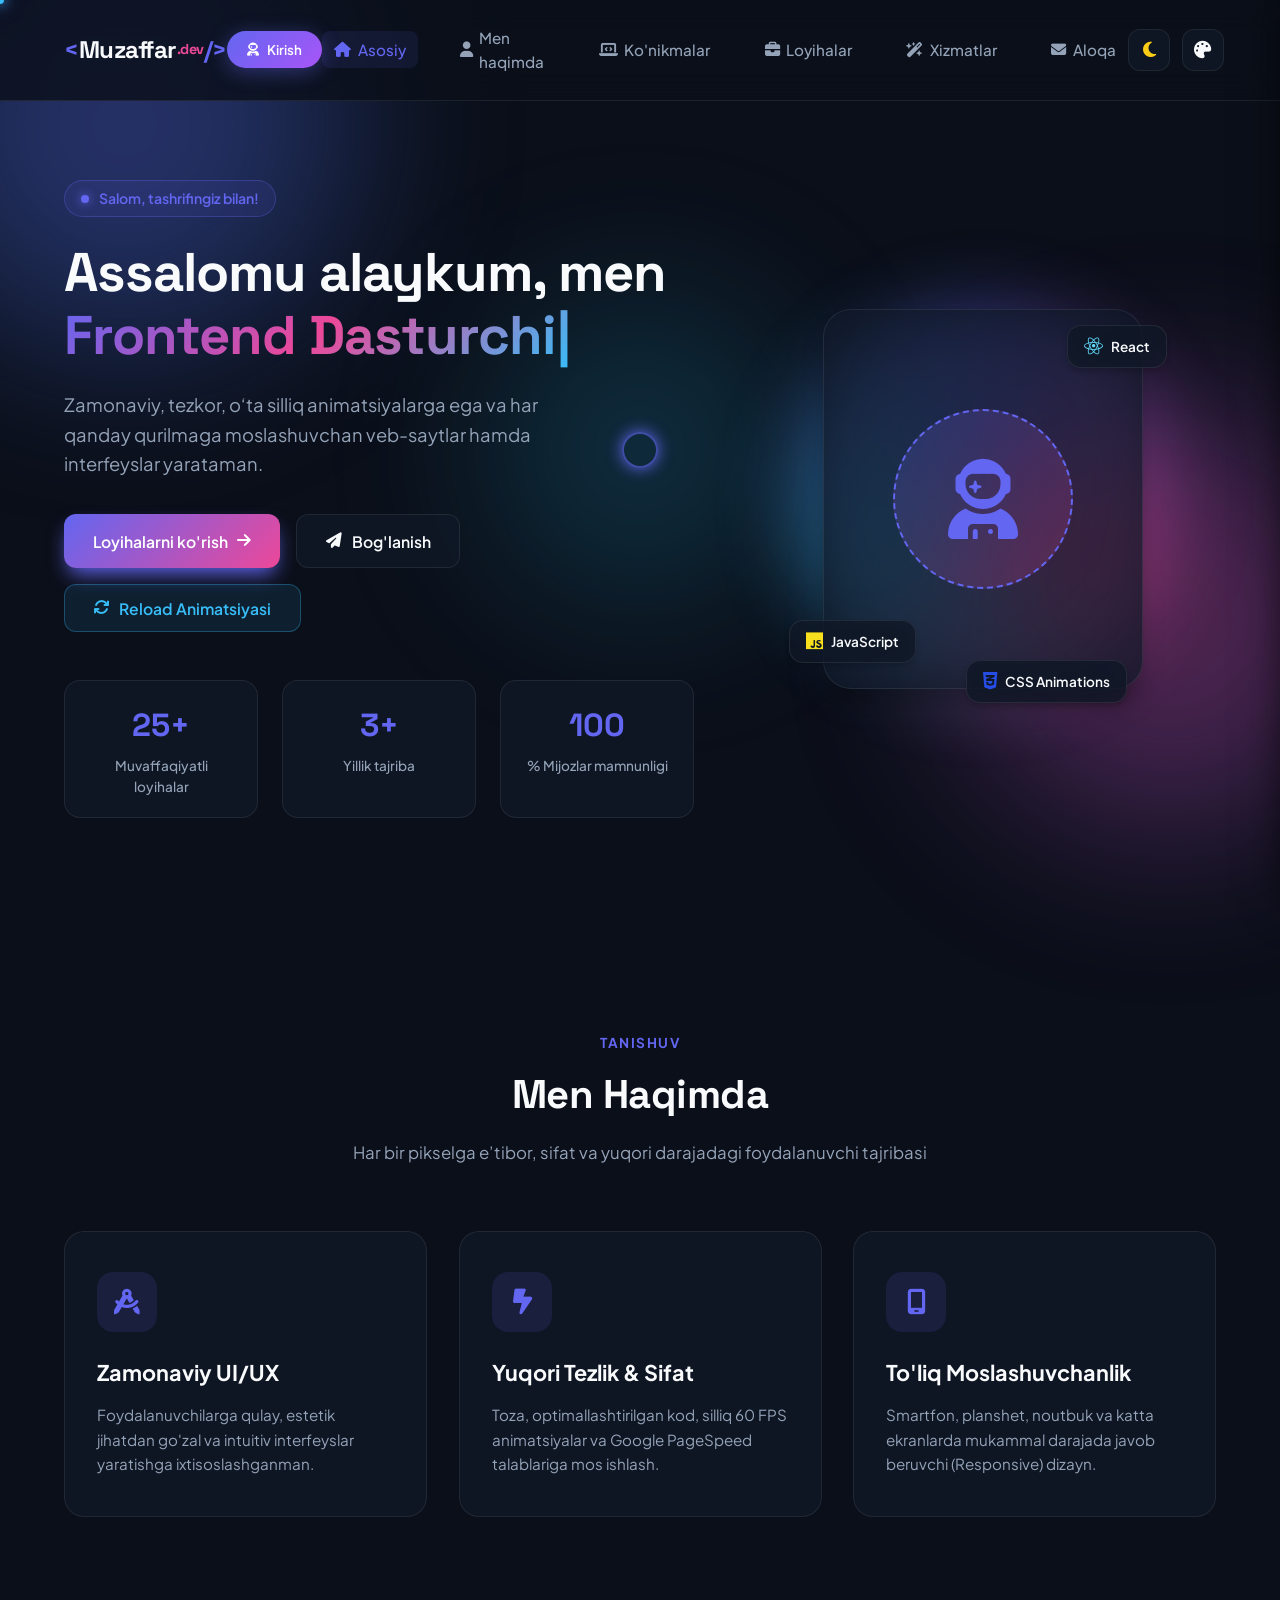
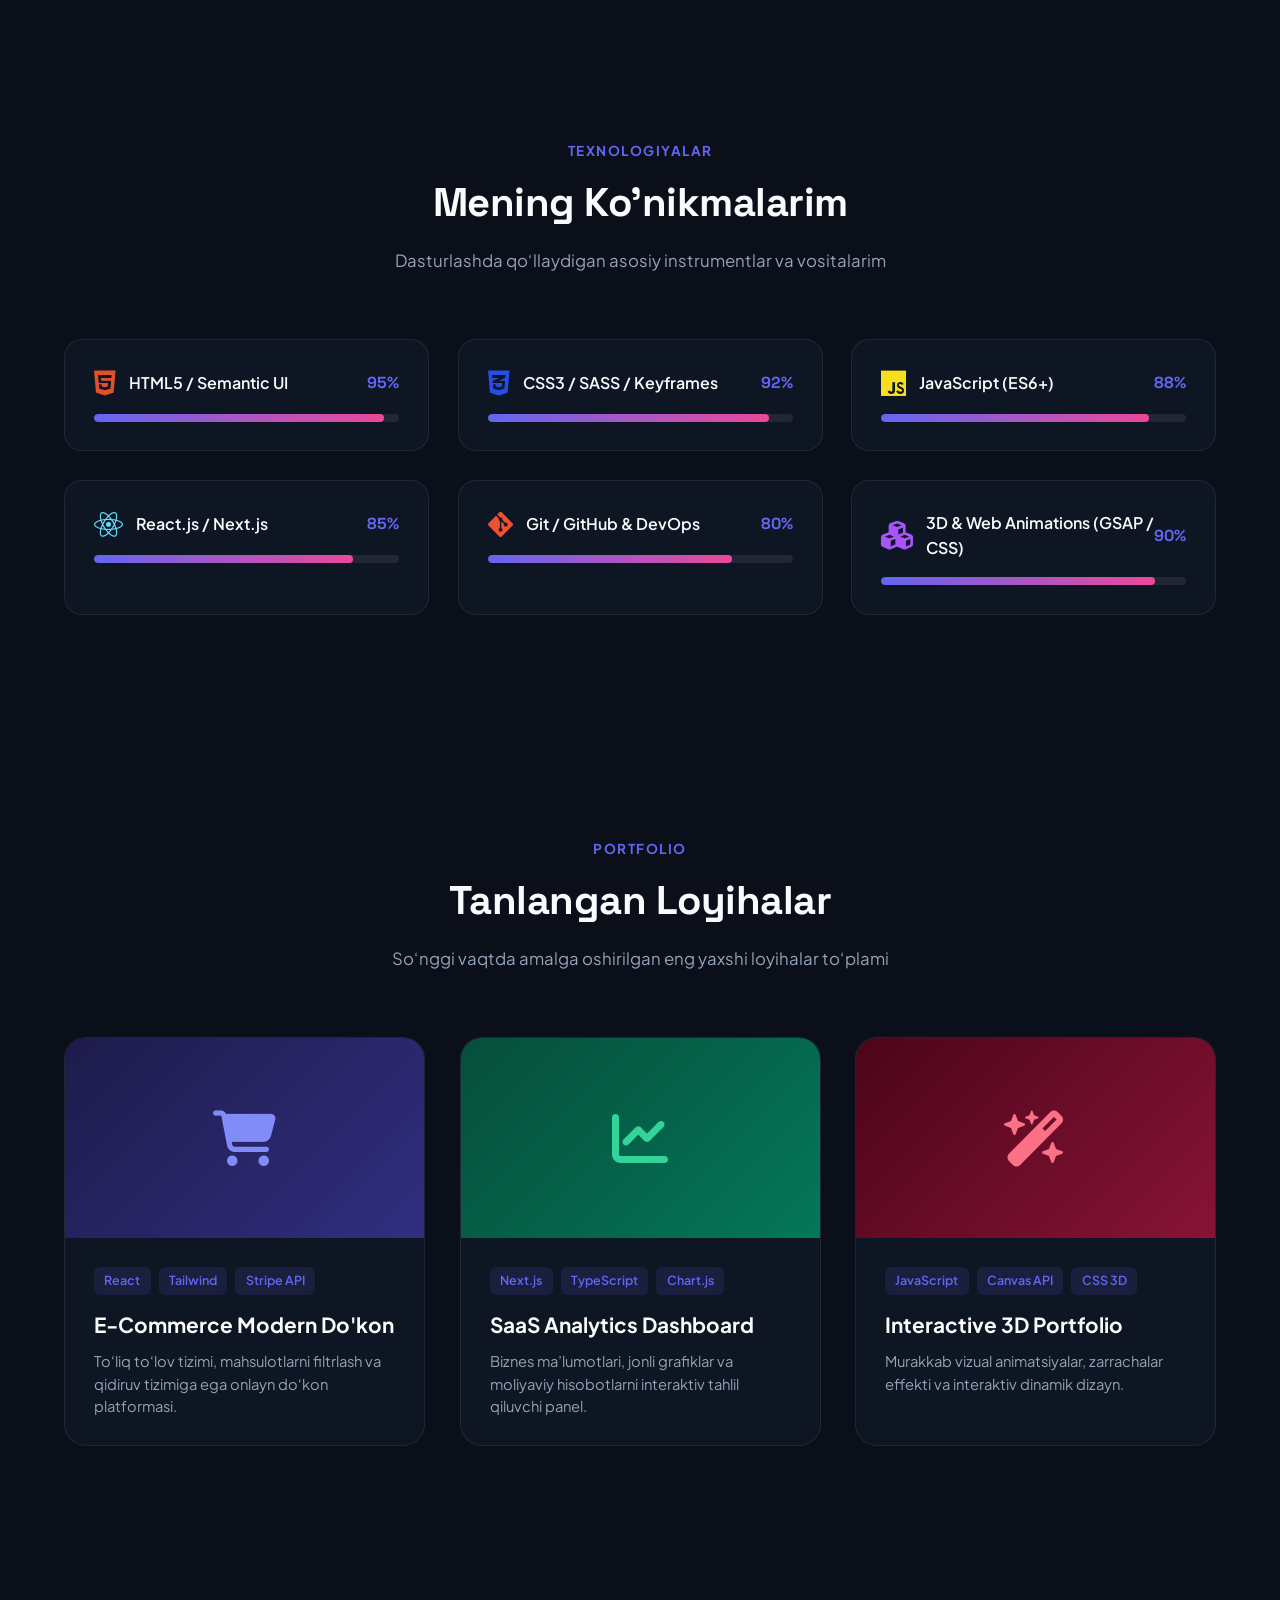
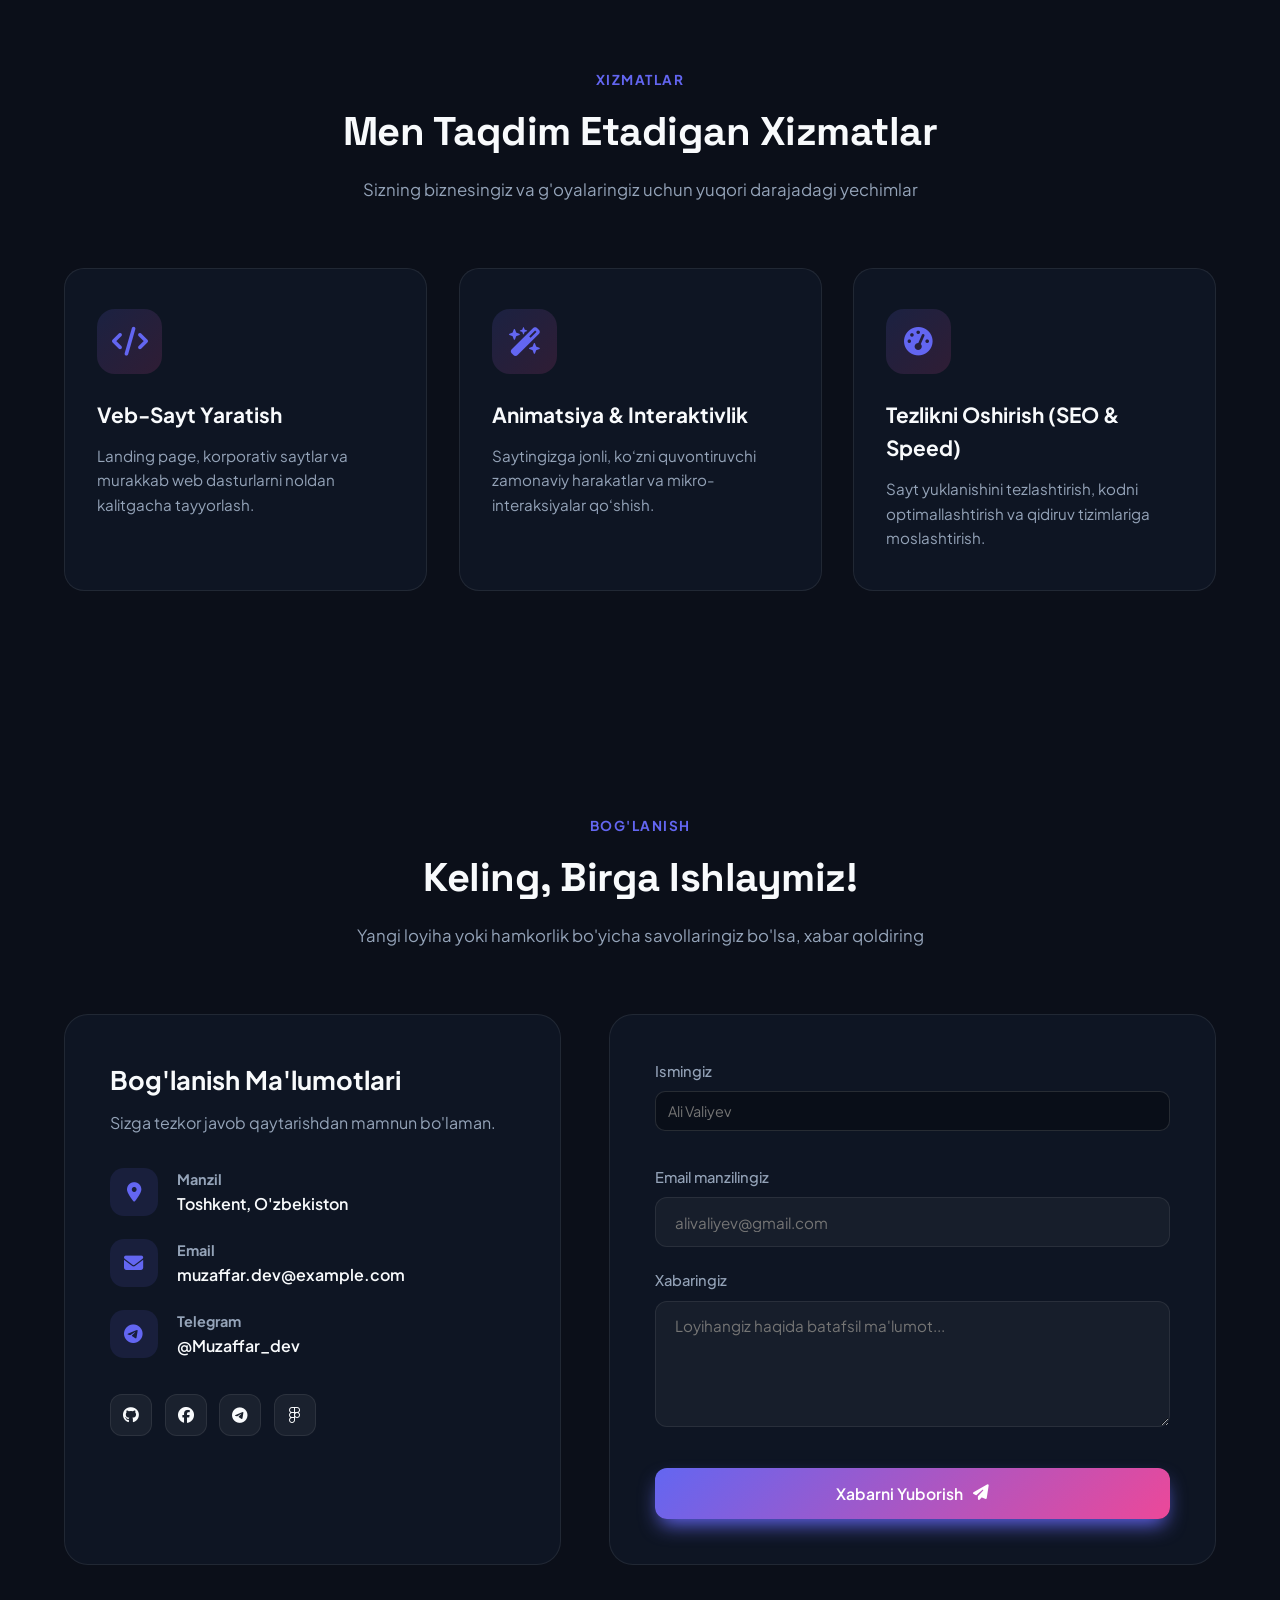
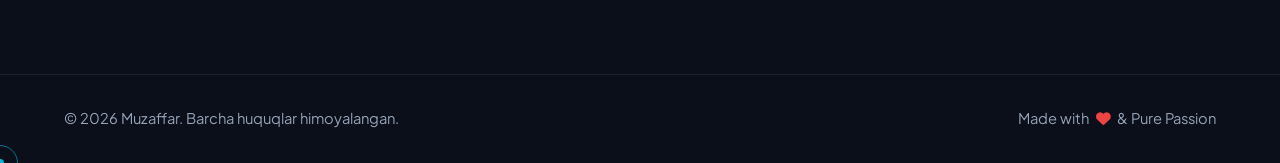
==== index.html @ 4d71cad2 "mening birinchi loyiham" ====
<!DOCTYPE html>
<html lang="uz" data-theme="dark">

<head>
  <meta charset="UTF-8">
  <meta name="viewport" content="width=device-width, initial-scale=1.0">
  <title>Portfolio | Creative Developer & Designer</title>

  <link rel="preconnect" href="https://fonts.googleapis.com">
  <link rel="preconnect" href="https://fonts.gstatic.com" crossorigin>
  <link
    href="https://fonts.googleapis.com/css2?family=Plus+Jakarta+Sans:wght@300;400;500;600;700;800&family=Space+Grotesk:wght@500;700&display=swap"
    rel="stylesheet">
  <link rel="stylesheet" href="https://cdnjs.cloudflare.com/ajax/libs/font-awesome/6.5.1/css/all.min.css">
  <link rel="stylesheet" href="style.css">
  <link rel="stylesheet" href="animations.css">
  <!-- FontAwesome va Google Identity Services -->
  <link rel="stylesheet" href="https://cdnjs.cloudflare.com/ajax/libs/font-awesome/6.5.1/css/all.min.css">
  <script src="https://accounts.google.com/gsi/client" async defer></script>
  <link rel="stylesheet" href="auth-cabinet.css">
</head>

<body>


  <div id="site-preloader">
    <div class="preloader-content">
      <div class="preloader-spinner">
        <div class="spinner-ring outer"></div>
        <div class="spinner-ring inner"></div>
        <div class="spinner-core">
          <i class="fa-solid fa-code"></i>
        </div>
      </div>
      <div class="preloader-info">
        <span class="preloader-title">Yuklanmoqda...</span>
        <div class="preloader-bar-bg">
          <div class="preloader-bar-fill" id="preloader-bar"></div>
        </div>
        <span class="preloader-percent" id="preloader-percent">0%</span>
      </div>
    </div>
  </div>

  <!-- Scroll Progress Bar -->
  <div id="scroll-progress"></div>

  <!-- Interactive Custom Cursor -->
  <div id="cursor-dot"></div>
  <div id="cursor-ring"></div>

  <!-- Background Ambient Floating Light Orbs -->
  <div class="ambient-orb orb-1"></div>
  <div class="ambient-orb orb-2"></div>
  <div class="ambient-orb orb-3"></div>

  <!-- ========================================================
       2. HEADER & NAVIGATION
       ======================================================== -->
  <header class="header" id="header">
    <div class="container nav-container">
      <a href="#hero" class="logo">
        <span class="logo-bracket">&lt;</span>
        <span class="logo-text">Muzaffar</span>
        <span class="logo-dot">.dev</span>
        <span class="logo-bracket">/&gt;</span>
      </a>

      <!-- NAVBARDAGI PROFIL / KIRISH TUGMASI -->
      <div class="nav-auth-container" id="navAuthContainer">
        <button class="btn-open-login" id="openLoginBtn" onclick="openLoginModal()">
          <i class="fa-solid fa-user-astronaut"></i>
          <span>Kirish</span>
        </button>

        <!-- Foydalanuvchi kirgandan keyin ko'rinadigan qism -->
        <div class="user-pill hidden" id="userPill" onclick="toggleCabinet()">
          <img src="" alt="Avatar" id="navUserAvatar" class="nav-avatar">
          <span id="navUserName" class="nav-name">Foydalanuvchi</span>
          <span class="user-badge" id="navUserBadge">Google</span>
          <span class="online-dot"></span>
        </div>
      </div>

      <nav class="nav-menu" id="nav-menu">
        <ul class="nav-list">
          <li class="nav-item"><a href="#hero" class="nav-link active"><i class="fa-solid fa-house"></i> Asosiy</a></li>
          <li class="nav-item"><a href="#about" class="nav-link"><i class="fa-solid fa-user"></i> Men haqimda</a></li>
          <li class="nav-item"><a href="#skills" class="nav-link"><i class="fa-solid fa-laptop-code"></i>
              Ko'nikmalar</a></li>
          <li class="nav-item"><a href="#projects" class="nav-link"><i class="fa-solid fa-briefcase"></i> Loyihalar</a>
          </li>
          <li class="nav-item"><a href="#services" class="nav-link"><i class="fa-solid fa-wand-magic-sparkles"></i>
              Xizmatlar</a></li>
          <li class="nav-item"><a href="#contact" class="nav-link"><i class="fa-solid fa-envelope"></i> Aloqa</a></li>
        </ul>
      </nav>

      <div class="nav-actions">
        <!-- Theme & Background Color Switcher with Animation -->
        <button class="theme-toggle-btn" id="theme-toggle" title="Orqa fon rangini o'zgartirish"
          aria-label="Mavzuni almashtirish">
          <i class="fa-solid fa-moon dark-icon"></i>
          <i class="fa-solid fa-sun light-icon"></i>
        </button>

        <!-- Color Palette Switcher -->
        <div class="color-palette-wrapper">
          <button class="palette-btn" id="palette-toggle" title="Rang sxemasini tanlash">
            <i class="fa-solid fa-palette"></i>
          </button>
          <div class="palette-dropdown" id="palette-dropdown">
            <span class="palette-dot color-indigo active" data-color="#6366f1"></span>
            <span class="palette-dot color-emerald" data-color="#10b981"></span>
            <span class="palette-dot color-rose" data-color="#f43f5e"></span>
            <span class="palette-dot color-amber" data-color="#f59e0b"></span>
            <span class="palette-dot color-cyan" data-color="#06b6d4"></span>
          </div>
        </div>

        <button class="menu-burger" id="menu-burger" aria-label="Menyu">
          <span></span>
          <span></span>
          <span></span>
        </button>
      </div>
    </div>
  </header>

  <main>
    <!-- ========================================================
         3. HERO SECTION
         ======================================================== -->
    <section class="hero-section" id="hero">
      <div class="container hero-container">
        <div class="hero-content reveal-on-scroll">
          <div class="hero-badge">
            <span class="badge-ping"></span>
            <span>Salom, tashrifingiz bilan!</span>
          </div>

          <h1 class="hero-title">
            Assalomu alaykum, men <br>
            <span class="gradient-text type-text" id="type-text">Frontend Dasturchi</span>
          </h1>

          <p class="hero-description">
            Zamonaviy, tezkor, o‘ta silliq animatsiyalarga ega va har qanday qurilmaga moslashuvchan veb-saytlar hamda
            interfeyslar yarataman.
          </p>

          <div class="hero-buttons">
            <a href="#projects" class="btn btn-primary">
              <span>Loyihalarni ko'rish</span>
              <i class="fa-solid fa-arrow-right"></i>
            </a>
            <a href="#contact" class="btn btn-secondary">
              <i class="fa-solid fa-paper-plane"></i>
              <span>Bog'lanish</span>
            </a>
            <button class="btn btn-reload" id="btn-reload-demo" title="Sahifani qayta yuklash animatsiyasini sinash">
              <i class="fa-solid fa-arrows-rotate"></i>
              <span>Reload Animatsiyasi</span>
            </button>
          </div>

          <div class="hero-stats">
            <div class="stat-card tilt-card">
              <h3 class="stat-num" data-target="25">0</h3>
              <p>Muvaffaqiyatli loyihalar</p>
            </div>
            <div class="stat-card tilt-card">
              <h3 class="stat-num" data-target="3">0</h3>
              <p>Yillik tajriba</p>
            </div>
            <div class="stat-card tilt-card">
              <h3 class="stat-num" data-target="100">0</h3>
              <p>% Mijozlar mamnunligi</p>
            </div>
          </div>
        </div>

        <div class="hero-visual reveal-on-scroll">
          <div class="avatar-glow-ring"></div>
          <div class="avatar-card tilt-card">
            <div class="avatar-box">
              <div class="avatar-icon-layer">
                <i class="fa-solid fa-user-astronaut astronaut-icon"></i>
              </div>
            </div>
            <div class="floating-tech-badge badge-top-right">
              <i class="fa-brands fa-react tech-react"></i>
              <span>React</span>
            </div>
            <div class="floating-tech-badge badge-bottom-left">
              <i class="fa-brands fa-js tech-js"></i>
              <span>JavaScript</span>
            </div>
            <div class="floating-tech-badge badge-bottom-right">
              <i class="fa-brands fa-css3-alt tech-css"></i>
              <span>CSS Animations</span>
            </div>
          </div>
        </div>
      </div>
    </section>

    <!-- ========================================================
         4. ABOUT SECTION
         ======================================================== -->
    <section class="section about-section" id="about">
      <div class="container">
        <div class="section-header reveal-on-scroll">
          <span class="section-tag">Tanishuv</span>
          <h2 class="section-title">Men Haqimda</h2>
          <p class="section-subtitle">Har bir pikselga e’tibor, sifat va yuqori darajadagi foydalanuvchi tajribasi</p>
        </div>

        <div class="about-grid">
          <div class="about-card tilt-card reveal-on-scroll">
            <div class="about-icon"><i class="fa-solid fa-compass-drafting"></i></div>
            <h3>Zamonaviy UI/UX</h3>
            <p>Foydalanuvchilarga qulay, estetik jihatdan go'zal va intuitiv interfeyslar yaratishga ixtisoslashganman.
            </p>
          </div>

          <div class="about-card tilt-card reveal-on-scroll">
            <div class="about-icon"><i class="fa-solid fa-bolt-lightning"></i></div>
            <h3>Yuqori Tezlik & Sifat</h3>
            <p>Toza, optimallashtirilgan kod, silliq 60 FPS animatsiyalar va Google PageSpeed talablariga mos ishlash.
            </p>
          </div>

          <div class="about-card tilt-card reveal-on-scroll">
            <div class="about-icon"><i class="fa-solid fa-mobile-screen"></i></div>
            <h3>To'liq Moslashuvchanlik</h3>
            <p>Smartfon, planshet, noutbuk va katta ekranlarda mukammal darajada javob beruvchi (Responsive) dizayn.</p>
          </div>
        </div>
      </div>
    </section>

    <!-- ========================================================
         5. SKILLS SECTION
         ======================================================== -->
    <section class="section skills-section" id="skills">
      <div class="container">
        <div class="section-header reveal-on-scroll">
          <span class="section-tag">Texnologiyalar</span>
          <h2 class="section-title">Mening Ko'nikmalarim</h2>
          <p class="section-subtitle">Dasturlashda qo‘llaydigan asosiy instrumentlar va vositalarim</p>
        </div>

        <div class="skills-grid">
          <div class="skill-card tilt-card reveal-on-scroll">
            <div class="skill-header">
              <i class="fa-brands fa-html5 skill-icon" style="color: #e34f26;"></i>
              <span class="skill-name">HTML5 / Semantic UI</span>
              <span class="skill-percent">95%</span>
            </div>
            <div class="skill-bar">
              <div class="skill-fill" style="width: 95%;"></div>
            </div>
          </div>

          <div class="skill-card tilt-card reveal-on-scroll">
            <div class="skill-header">
              <i class="fa-brands fa-css3-alt skill-icon" style="color: #264de4;"></i>
              <span class="skill-name">CSS3 / SASS / Keyframes</span>
              <span class="skill-percent">92%</span>
            </div>
            <div class="skill-bar">
              <div class="skill-fill" style="width: 92%;"></div>
            </div>
          </div>

          <div class="skill-card tilt-card reveal-on-scroll">
            <div class="skill-header">
              <i class="fa-brands fa-js skill-icon" style="color: #f7df1e;"></i>
              <span class="skill-name">JavaScript (ES6+)</span>
              <span class="skill-percent">88%</span>
            </div>
            <div class="skill-bar">
              <div class="skill-fill" style="width: 88%;"></div>
            </div>
          </div>

          <div class="skill-card tilt-card reveal-on-scroll">
            <div class="skill-header">
              <i class="fa-brands fa-react skill-icon" style="color: #61dafb;"></i>
              <span class="skill-name">React.js / Next.js</span>
              <span class="skill-percent">85%</span>
            </div>
            <div class="skill-bar">
              <div class="skill-fill" style="width: 85%;"></div>
            </div>
          </div>

          <div class="skill-card tilt-card reveal-on-scroll">
            <div class="skill-header">
              <i class="fa-brands fa-git-alt skill-icon" style="color: #f05032;"></i>
              <span class="skill-name">Git / GitHub & DevOps</span>
              <span class="skill-percent">80%</span>
            </div>
            <div class="skill-bar">
              <div class="skill-fill" style="width: 80%;"></div>
            </div>
          </div>

          <div class="skill-card tilt-card reveal-on-scroll">
            <div class="skill-header">
              <i class="fa-solid fa-cubes skill-icon" style="color: #a855f7;"></i>
              <span class="skill-name">3D & Web Animations (GSAP / CSS)</span>
              <span class="skill-percent">90%</span>
            </div>
            <div class="skill-bar">
              <div class="skill-fill" style="width: 90%;"></div>
            </div>
          </div>
        </div>
      </div>
    </section>

    <!-- ========================================================
         6. PROJECTS SECTION
         ======================================================== -->
    <section class="section projects-section" id="projects">
      <div class="container">
        <div class="section-header reveal-on-scroll">
          <span class="section-tag">Portfolio</span>
          <h2 class="section-title">Tanlangan Loyihalar</h2>
          <p class="section-subtitle">So‘nggi vaqtda amalga oshirilgan eng yaxshi loyihalar to‘plami</p>
        </div>

        <div class="projects-grid">
          <!-- Project 1 -->
          <div class="project-card tilt-card reveal-on-scroll">
            <div class="project-preview">
              <div class="project-img-mockup mockup-1">
                <i class="fa-solid fa-cart-shopping"></i>
              </div>
              <div class="project-overlay">
                <a href="#" class="overlay-link"><i class="fa-solid fa-arrow-up-right-from-square"></i></a>
                <a href="#" class="overlay-link"><i class="fa-brands fa-github"></i></a>
              </div>
            </div>
            <div class="project-info">
              <div class="project-tags">
                <span>React</span>
                <span>Tailwind</span>
                <span>Stripe API</span>
              </div>
              <h3 class="project-title">E-Commerce Modern Do'kon</h3>
              <p class="project-desc">To‘liq to‘lov tizimi, mahsulotlarni filtrlash va qidiruv tizimiga ega onlayn
                do‘kon platformasi.</p>
            </div>
          </div>

          <!-- Project 2 -->
          <div class="project-card tilt-card reveal-on-scroll">
            <div class="project-preview">
              <div class="project-img-mockup mockup-2">
                <i class="fa-solid fa-chart-line"></i>
              </div>
              <div class="project-overlay">
                <a href="#" class="overlay-link"><i class="fa-solid fa-arrow-up-right-from-square"></i></a>
                <a href="#" class="overlay-link"><i class="fa-brands fa-github"></i></a>
              </div>
            </div>
            <div class="project-info">
              <div class="project-tags">
                <span>Next.js</span>
                <span>TypeScript</span>
                <span>Chart.js</span>
              </div>
              <h3 class="project-title">SaaS Analytics Dashboard</h3>
              <p class="project-desc">Biznes ma’lumotlari, jonli grafiklar va moliyaviy hisobotlarni interaktiv tahlil
                qiluvchi panel.</p>
            </div>
          </div>

          <!-- Project 3 -->
          <div class="project-card tilt-card reveal-on-scroll">
            <div class="project-preview">
              <div class="project-img-mockup mockup-3">
                <i class="fa-solid fa-wand-magic-sparkles"></i>
              </div>
              <div class="project-overlay">
                <a href="#" class="overlay-link"><i class="fa-solid fa-arrow-up-right-from-square"></i></a>
                <a href="#" class="overlay-link"><i class="fa-brands fa-github"></i></a>
              </div>
            </div>
            <div class="project-info">
              <div class="project-tags">
                <span>JavaScript</span>
                <span>Canvas API</span>
                <span>CSS 3D</span>
              </div>
              <h3 class="project-title">Interactive 3D Portfolio</h3>
              <p class="project-desc">Murakkab vizual animatsiyalar, zarrachalar effekti va interaktiv dinamik dizayn.
              </p>
            </div>
          </div>
        </div>
      </div>
    </section>

    <!-- ========================================================
         7. SERVICES SECTION
         ======================================================== -->
    <section class="section services-section" id="services">
      <div class="container">
        <div class="section-header reveal-on-scroll">
          <span class="section-tag">Xizmatlar</span>
          <h2 class="section-title">Men Taqdim Etadigan Xizmatlar</h2>
          <p class="section-subtitle">Sizning biznesingiz va g'oyalaringiz uchun yuqori darajadagi yechimlar</p>
        </div>

        <div class="services-grid">
          <div class="service-card tilt-card reveal-on-scroll">
            <div class="service-icon"><i class="fa-solid fa-code"></i></div>
            <h3>Veb-Sayt Yaratish</h3>
            <p>Landing page, korporativ saytlar va murakkab web dasturlarni noldan kalitgacha tayyorlash.</p>
          </div>

          <div class="service-card tilt-card reveal-on-scroll">
            <div class="service-icon"><i class="fa-solid fa-wand-magic-sparkles"></i></div>
            <h3>Animatsiya & Interaktivlik</h3>
            <p>Saytingizga jonli, ko‘zni quvontiruvchi zamonaviy harakatlar va mikro-interaksiyalar qo‘shish.</p>
          </div>

          <div class="service-card tilt-card reveal-on-scroll">
            <div class="service-icon"><i class="fa-solid fa-gauge-high"></i></div>
            <h3>Tezlikni Oshirish (SEO & Speed)</h3>
            <p>Sayt yuklanishini tezlashtirish, kodni optimallashtirish va qidiruv tizimlariga moslashtirish.</p>
          </div>
        </div>
      </div>
    </section>

    <!-- ========================================================
         8. CONTACT SECTION
         ======================================================== -->
    <section class="section contact-section" id="contact">
      <div class="container">
        <div class="section-header reveal-on-scroll">
          <span class="section-tag">Bog'lanish</span>
          <h2 class="section-title">Keling, Birga Ishlaymiz!</h2>
          <p class="section-subtitle">Yangi loyiha yoki hamkorlik bo'yicha savollaringiz bo'lsa, xabar qoldiring</p>
        </div>

        <div class="contact-wrapper">
          <div class="contact-info tilt-card reveal-on-scroll">
            <h3>Bog'lanish Ma'lumotlari</h3>
            <p>Sizga tezkor javob qaytarishdan mamnun bo'laman.</p>

            <div class="contact-items">
              <div class="contact-item">
                <i class="fa-solid fa-location-dot"></i>
                <div>
                  <strong>Manzil</strong>
                  <p>Toshkent, O'zbekiston</p>
                </div>
              </div>
              <div class="contact-item">
                <i class="fa-solid fa-envelope"></i>
                <div>
                  <strong>Email</strong>
                  <p>muzaffar.dev@example.com</p>
                </div>
              </div>
              <div class="contact-item">
                <i class="fa-brands fa-telegram"></i>
                <div>
                  <strong>Telegram</strong>
                  <p>@Muzaffar_dev</p>
                </div>
              </div>
            </div>

            <div class="contact-socials">
              <a href="https://github.com/" class="social-link"><i class="fa-brands fa-github"></i></a>
              <a href="https://www.facebook.com/" class="social-link"><i class="fa-brands fa-facebook"></i></a>
              <a href="https://t.me/Muzaffar20112011" class="social-link"><i class="fa-brands fa-telegram"></i></a>
              <a href="https://www.figma.com/files/team/1638169599381898693/recents-and-sharing/recently-viewed?fuid=1638169596234379493"
                class="social-link"><i class="fa-brands fa-figma"></i></a>
            </div>
          </div>

          <form class="contact-form tilt-card reveal-on-scroll" id="contact-form">
            <div class="form-group">
              <label for="name">Ismingiz</label>
              <input type="text" id="name" required placeholder="Ali Valiyev">
            </div>
            <div class="form-group">
              <label for="email">Email manzilingiz</label>
              <input type="email" id="email" required placeholder="alivaliyev@gmail.com">
            </div>
            <div class="form-group">
              <label for="message">Xabaringiz</label>
              <textarea id="message" rows="5" required placeholder="Loyihangiz haqida batafsil ma'lumot..."></textarea>
            </div>
            <button type="submit" class="btn btn-primary btn-submit">
              <span>Xabarni Yuborish</span>
              <i class="fa-solid fa-paper-plane"></i>
            </button>
          </form>
        </div>
      </div>
    </section>
  </main>

  <!-- ========================================================
       9. FOOTER & BACK TO TOP BUTTON
       ======================================================== -->
  <footer class="footer">
    <div class="container footer-content">
      <p>&copy; 2026 Muzaffar. Barcha huquqlar himoyalangan.</p>
      <div class="footer-badge">
        <span>Made with</span>
        <i class="fa-solid fa-heart heart-pulse"></i>
        <span>& Pure Passion</span>
      </div>
    </div>
  </footer>

  <!-- Back to top button -->
  <button id="back-to-top" class="back-to-top" title="Tepaga qaytish" aria-label="Tepaga qaytish">
    <i class="fa-solid fa-chevron-up"></i>
  </button>

  <!-- 1. KIRISH MODAL OYNASI (LOGIN MODAL) -->
  <div class="auth-modal-overlay" id="loginModal">
    <div class="auth-modal-card">
      <button class="modal-close-btn" onclick="closeLoginModal()">&times;</button>

      <div class="modal-header">
        <div class="modal-logo-glow">
          <i class="fa-solid fa-shield-halved"></i>
        </div>
        <h2>Xush kelibsiz!</h2>
        <p>Portfolioga kirib, fikr bildiring va loyihalarni sevimlilarga saqlang.</p>
      </div>

      <div class="modal-actions">
        <!-- GOOGLE BILAN KIRISH TUGMASI -->
        <button class="btn-google-login" onclick="loginWithGoogle()">
          <svg width="20" height="20" viewBox="0 0 24 24">
            <path fill="#4285F4"
              d="M23.745 12.27c0-.7-.06-1.4-.19-2.07H12v4.51h6.6c-.29 1.52-1.14 2.82-2.4 3.68v3.05h3.88c2.27-2.09 3.66-5.17 3.66-9.17z" />
            <path fill="#34A853"
              d="M12 24c3.24 0 5.95-1.08 7.93-2.91l-3.88-3.05c-1.08.72-2.45 1.16-4.05 1.16-3.12 0-5.77-2.1-6.72-4.93H1.25v3.15C3.26 21.36 7.35 24 12 24z" />
            <path fill="#FBBC05"
              d="M5.28 14.27A7.2 7.2 0 0 1 4.9 12c0-.79.14-1.56.38-2.27V6.58H1.25A11.96 11.96 0 0 0 0 12c0 1.92.45 3.74 1.25 5.42l4.03-3.15z" />
            <path fill="#EA4335"
              d="M12 4.75c1.77 0 3.35.61 4.6 1.8l3.42-3.42C17.95 1.19 15.24 0 12 0 7.35 0 3.26 2.64 1.25 6.58l4.03 3.15c.95-2.83 3.6-4.98 6.72-4.98z" />
          </svg>
          <span>Google orqali kirish</span>
        </button>

        <div class="auth-divider">
          <span>yoki</span>
        </div>

        <!-- MEHMON SIFATIDA KIRISH -->
        <div class="guest-login-form">
          <div class="input-glow-group">
            <i class="fa-solid fa-user-tag"></i>
            <input type="text" id="guestNameInput" placeholder="Ismingiz (ixtiyoriy, masalan: Jasur)" maxlength="25">
          </div>
          <button class="btn-guest-login" onclick="loginAsGuest()">
            <i class="fa-solid fa-user-secret"></i>
            <span>Mehmon sifatida davom etish</span>
          </button>
        </div>
      </div>

      <div class="modal-footer">
        <small><i class="fa-solid fa-lock"></i> Ma'lumotlaringiz xavfsiz va faqat portfolio doirasida saqlanadi.</small>
      </div>
    </div>
  </div>

  <!-- 2. SHAXSIY KABINET (USER DRAWER PANEL) -->
  <div class="cabinet-overlay" id="cabinetOverlay" onclick="closeCabinet()"></div>
  <div class="cabinet-drawer" id="cabinetDrawer">
    <div class="cabinet-header">
      <h3><i class="fa-solid fa-sliders"></i> Shaxsiy Kabinet</h3>
      <button class="drawer-close-btn" onclick="closeCabinet()">&times;</button>
    </div>

    <div class="cabinet-content">
      <!-- Foydalanuvchi Profili -->
      <div class="cabinet-user-card">
        <div class="avatar-wrap">
          <img src="" id="cabinetAvatar" alt="Avatar">
          <span class="active-pulse"></span>
        </div>
        <div class="user-details">
          <h4 id="cabinetName">Foydalanuvchi</h4>
          <span id="cabinetEmail">foydalanuvchi@gmail.com</span>
          <span class="role-chip" id="cabinetRole">Google Verified</span>
        </div>
      </div>

      <!-- Kabinet bo'limlari -->
      <div class="cabinet-tabs">
        <button class="tab-btn active" onclick="switchCabinetTab('favorites')">
          <i class="fa-solid fa-heart"></i> Sevimlilar (<span id="favCount">0</span>)
        </button>
        <button class="tab-btn" onclick="switchCabinetTab('review')">
          <i class="fa-solid fa-comment-dots"></i> Fikr qoldirish
        </button>
        <button class="tab-btn" onclick="switchCabinetTab('message')">
          <i class="fa-solid fa-envelope"></i> Shaxsiy xabar
        </button>
      </div>

      <!-- Tab 1: Sevimlilar ro'yxati -->
      <div class="tab-content" id="tabFavorites">
        <div class="favorites-list" id="favoritesList">
          <p class="empty-text">Hali birorta loyiha saqlanmagan. Loyihalar ustidagi ❤️ belgisini bosing!</p>
        </div>
      </div>

      <!-- Tab 2: Fikr qoldirish -->
      <div class="tab-content hidden" id="tabReview">
        <div class="rating-stars" id="starRating">
          <i class="fa-regular fa-star" data-val="1" onclick="setRating(1)"></i>
          <i class="fa-regular fa-star" data-val="2" onclick="setRating(2)"></i>
          <i class="fa-regular fa-star" data-val="3" onclick="setRating(3)"></i>
          <i class="fa-regular fa-star" data-val="4" onclick="setRating(4)"></i>
          <i class="fa-regular fa-star" data-val="5" onclick="setRating(5)"></i>
        </div>
        <textarea id="reviewTextInput" placeholder="Portfolio va loyihalar haqida fikringizni yozing..."
          rows="4"></textarea>
        <button class="btn-primary-action" onclick="submitUserReview()">
          <i class="fa-solid fa-paper-plane"></i> Fikrni e'lon qilish
        </button>
      </div>

      <!-- Tab 3: Shaxsiy xabar yuborish -->
      <div class="tab-content hidden" id="tabMessage">
        <div class="direct-msg-box">
          <input type="text" id="directMsgSubject" placeholder="Mavzu (masalan: Ish taklifi)">
          <textarea id="directMsgBody" placeholder="Portfolio egasiga shaxsiy taklifingizni qoldiring..."
            rows="4"></textarea>
          <button class="btn-primary-action" onclick="sendDirectMessage()">
            <i class="fa-solid fa-paper-plane"></i> Xabarni yuborish
          </button>
        </div>
      </div>

      <!-- Chiqish tugmasi -->
      <div class="cabinet-footer">
        <button class="btn-logout" onclick="logoutUser()">
          <i class="fa-solid fa-arrow-right-from-bracket"></i> Tizimdan chiqish
        </button>
      </div>
    </div>
  </div>

  <!-- Kursor va Canvas orqa fon (Animatsiyalar uchun) -->
  <div class="custom-cursor-dot" id="cursorDot"></div>
  <div class="custom-cursor-outline" id="cursorOutline"></div>
  <canvas id="ambientCanvas"></canvas>

  <script src="auth-cabinet.js"></script>
  <script src="animations.js"></script>

  <script src="animations.js"></script>
  <script src="app.js"></script>
</body>

</html>
---- style.css ----
/* ========================================================
   MODERN PORTFOLIO BASE & THEME STYLES (STYLE.CSS)
   ======================================================== */

:root {
  /* Color Palette - Default (Indigo) */
  --primary: #6366f1;
  --primary-hover: #4f46e5;
  --primary-rgb: 99, 102, 241;
  --primary-glow: rgba(99, 102, 241, 0.4);

  --secondary: #ec4899;
  --accent: #38bdf8;

  /* Dark Theme (Default) */
  --bg-main: #0b0f19;
  --bg-card: rgba(17, 24, 39, 0.75);
  --bg-card-hover: rgba(31, 41, 55, 0.85);
  --bg-nav: rgba(11, 15, 25, 0.8);
  --text-primary: #f8fafc;
  --text-secondary: #94a3b8;
  --text-muted: #64748b;
  --border-color: rgba(255, 255, 255, 0.08);
  --border-glow: rgba(99, 102, 241, 0.3);
  --shadow-sm: 0 4px 6px -1px rgba(0, 0, 0, 0.2);
  --shadow-lg: 0 20px 25px -5px rgba(0, 0, 0, 0.4);
}

[data-theme="light"] {
  --bg-main: #f8fafc;
  --bg-card: rgba(255, 255, 255, 0.85);
  --bg-card-hover: rgba(241, 245, 249, 0.95);
  --bg-nav: rgba(255, 255, 255, 0.85);
  --text-primary: #0f172a;
  --text-secondary: #475569;
  --text-muted: #94a3b8;
  --border-color: rgba(0, 0, 0, 0.08);
  --border-glow: rgba(99, 102, 241, 0.2);
  --shadow-sm: 0 4px 6px -1px rgba(0, 0, 0, 0.05);
  --shadow-lg: 0 20px 25px -5px rgba(0, 0, 0, 0.1);
}

/* Base Reset */
*, *::before, *::after {
  margin: 0;
  padding: 0;
  box-sizing: border-box;
}

body {
  font-family: 'Plus Jakarta Sans', -apple-system, BlinkMacSystemFont, sans-serif;
  background-color: var(--bg-main);
  color: var(--text-primary);
  line-height: 1.6;
  position: relative;
  min-height: 100vh;
}

a {
  text-decoration: none;
  color: inherit;
}

ul {
  list-style: none;
}

button, input, textarea {
  font-family: inherit;
  outline: none;
  border: none;
}

.container {
  width: 90%;
  max-width: 1200px;
  margin: 0 auto;
}

.gradient-text {
  background: linear-gradient(135deg, var(--primary), var(--secondary), var(--accent));
  -webkit-background-clip: text;
  -webkit-text-fill-color: transparent;
}

/* ========================================================
   HEADER & NAVBAR
   ======================================================== */
.header {
  position: fixed;
  top: 0;
  left: 0;
  width: 100%;
  z-index: 1000;
  padding: 1.2rem 0;
  background: var(--bg-nav);
  backdrop-filter: blur(16px);
  -webkit-backdrop-filter: blur(16px);
  border-bottom: 1px solid var(--border-color);
  transition: all 0.3s ease;
}

.header.scrolled {
  padding: 0.8rem 0;
  box-shadow: var(--shadow-sm);
}

.nav-container {
  display: flex;
  align-items: center;
  justify-content: space-between;
}

.logo {
  font-family: 'Space Grotesk', sans-serif;
  font-size: 1.5rem;
  font-weight: 700;
  letter-spacing: -0.5px;
  display: flex;
  align-items: center;
}

.logo-bracket {
  color: var(--primary);
  font-weight: 800;
}

.logo-text {
  color: var(--text-primary);
}

.logo-dot {
  color: var(--secondary);
  font-size: 0.9rem;
}

.nav-list {
  display: flex;
  gap: 1.8rem;
  align-items: center;
}

.nav-link {
  font-size: 0.95rem;
  font-weight: 500;
  color: var(--text-secondary);
  display: flex;
  align-items: center;
  gap: 0.4rem;
  padding: 0.4rem 0.8rem;
  border-radius: 8px;
  transition: all 0.25s ease;
}

.nav-link:hover, .nav-link.active {
  color: var(--primary);
  background: rgba(var(--primary-rgb), 0.1);
}

.nav-actions {
  display: flex;
  align-items: center;
  gap: 0.75rem;
}

.theme-toggle-btn, .palette-btn {
  background: var(--bg-card);
  border: 1px solid var(--border-color);
  color: var(--text-primary);
  width: 42px;
  height: 42px;
  border-radius: 12px;
  cursor: pointer;
  display: flex;
  align-items: center;
  justify-content: center;
  font-size: 1.1rem;
  transition: all 0.3s cubic-bezier(0.34, 1.56, 0.64, 1);
}

.theme-toggle-btn:hover, .palette-btn:hover {
  transform: translateY(-2px);
  border-color: var(--primary);
  box-shadow: 0 0 15px var(--primary-glow);
}

[data-theme="dark"] .light-icon { display: none; }
[data-theme="dark"] .dark-icon { display: inline-block; color: #facc15; }
[data-theme="light"] .dark-icon { display: none; }
[data-theme="light"] .light-icon { display: inline-block; color: #f59e0b; }

/* Color Palette Dropdown */
.color-palette-wrapper {
  position: relative;
}

.palette-dropdown {
  position: absolute;
  top: 125%;
  right: 0;
  background: var(--bg-card);
  border: 1px solid var(--border-color);
  backdrop-filter: blur(20px);
  padding: 0.6rem;
  border-radius: 16px;
  display: flex;
  gap: 0.5rem;
  box-shadow: var(--shadow-lg);
  opacity: 0;
  visibility: hidden;
  transform: translateY(10px);
  transition: all 0.25s cubic-bezier(0.16, 1, 0.3, 1);
  z-index: 100;
}

.palette-dropdown.active {
  opacity: 1;
  visibility: visible;
  transform: translateY(0);
}

.palette-dot {
  width: 24px;
  height: 24px;
  border-radius: 50%;
  cursor: pointer;
  transition: transform 0.2s ease, border-color 0.2s ease;
  border: 2px solid transparent;
}

.palette-dot:hover, .palette-dot.active {
  transform: scale(1.25);
  border-color: #ffffff;
}

.color-indigo { background: #6366f1; }
.color-emerald { background: #10b981; }
.color-rose { background: #f43f5e; }
.color-amber { background: #f59e0b; }
.color-cyan { background: #06b6d4; }

.menu-burger {
  display: none;
  flex-direction: column;
  justify-content: space-around;
  width: 40px;
  height: 40px;
  background: var(--bg-card);
  border: 1px solid var(--border-color);
  border-radius: 10px;
  padding: 10px;
  cursor: pointer;
}

.menu-burger span {
  width: 100%;
  height: 2px;
  background: var(--text-primary);
  border-radius: 2px;
  transition: all 0.3s ease;
}

/* ========================================================
   HERO SECTION
   ======================================================== */
.hero-section {
  padding: 180px 0 100px;
  min-height: 100vh;
  display: flex;
  align-items: center;
  position: relative;
  z-index: 1;
}

.hero-container {
  display: grid;
  grid-template-columns: 1.15fr 0.85fr;
  align-items: center;
  gap: 3.5rem;
}

.hero-badge {
  display: inline-flex;
  align-items: center;
  gap: 0.6rem;
  padding: 0.4rem 1rem;
  border-radius: 9999px;
  background: rgba(var(--primary-rgb), 0.1);
  border: 1px solid var(--border-glow);
  color: var(--primary);
  font-size: 0.88rem;
  font-weight: 600;
  margin-bottom: 1.5rem;
}

.badge-ping {
  width: 8px;
  height: 8px;
  border-radius: 50%;
  background: var(--primary);
  box-shadow: 0 0 10px var(--primary);
  animation: ping 1.5s cubic-bezier(0, 0, 0.2, 1) infinite;
}

@keyframes ping {
  75%, 100% {
    transform: scale(2);
    opacity: 0;
  }
}

.hero-title {
  font-family: 'Space Grotesk', sans-serif;
  font-size: 3.4rem;
  font-weight: 800;
  line-height: 1.15;
  margin-bottom: 1.5rem;
  letter-spacing: -1px;
}

.hero-description {
  color: var(--text-secondary);
  font-size: 1.15rem;
  max-width: 540px;
  margin-bottom: 2.2rem;
}

.hero-buttons {
  display: flex;
  gap: 1rem;
  flex-wrap: wrap;
  margin-bottom: 3rem;
}

.btn {
  display: inline-flex;
  align-items: center;
  gap: 0.6rem;
  padding: 0.85rem 1.8rem;
  border-radius: 12px;
  font-weight: 600;
  font-size: 0.98rem;
  cursor: pointer;
  transition: all 0.3s cubic-bezier(0.34, 1.56, 0.64, 1);
}

.btn-primary {
  background: linear-gradient(135deg, var(--primary), var(--secondary));
  color: #ffffff;
  box-shadow: 0 10px 20px -5px var(--primary-glow);
}

.btn-primary:hover {
  transform: translateY(-3px) scale(1.02);
  box-shadow: 0 15px 30px -5px var(--primary-glow);
}

.btn-secondary {
  background: var(--bg-card);
  color: var(--text-primary);
  border: 1px solid var(--border-color);
}

.btn-secondary:hover {
  transform: translateY(-3px);
  border-color: var(--primary);
  background: var(--bg-card-hover);
}

.btn-reload {
  background: rgba(56, 189, 248, 0.1);
  color: var(--accent);
  border: 1px solid rgba(56, 189, 248, 0.3);
}

.btn-reload:hover {
  transform: translateY(-3px);
  background: rgba(56, 189, 248, 0.2);
}

.btn-reload i {
  transition: transform 0.6s ease;
}

.btn-reload:hover i {
  transform: rotate(360deg);
}

.hero-stats {
  display: flex;
  gap: 1.5rem;
}

.stat-card {
  background: var(--bg-card);
  border: 1px solid var(--border-color);
  border-radius: 16px;
  padding: 1.2rem 1.5rem;
  flex: 1;
  text-align: center;
  backdrop-filter: blur(10px);
}

.stat-num {
  font-family: 'Space Grotesk', sans-serif;
  font-size: 2rem;
  font-weight: 700;
  color: var(--primary);
  margin-bottom: 0.2rem;
}

.stat-card p {
  color: var(--text-muted);
  font-size: 0.85rem;
  font-weight: 500;
}

/* Hero Visual Box */
.hero-visual {
  position: relative;
  display: flex;
  justify-content: center;
  align-items: center;
}

.avatar-glow-ring {
  position: absolute;
  width: 380px;
  height: 380px;
  border-radius: 50%;
  background: conic-gradient(from 0deg, var(--primary), var(--secondary), var(--accent), var(--primary));
  filter: blur(40px);
  opacity: 0.45;
  animation: spinRing 12s linear infinite;
}

@keyframes spinRing {
  to { transform: rotate(360deg); }
}

.avatar-card {
  position: relative;
  width: 320px;
  height: 380px;
  background: var(--bg-card);
  border: 1px solid var(--border-color);
  border-radius: 28px;
  backdrop-filter: blur(20px);
  display: flex;
  align-items: center;
  justify-content: center;
  box-shadow: var(--shadow-lg);
}

.avatar-box {
  width: 180px;
  height: 180px;
  border-radius: 50%;
  background: linear-gradient(135deg, rgba(var(--primary-rgb), 0.2), rgba(236, 72, 153, 0.2));
  display: flex;
  align-items: center;
  justify-content: center;
  border: 2px dashed var(--primary);
}

.astronaut-icon {
  font-size: 5rem;
  color: var(--primary);
  animation: floatAstronaut 4s ease-in-out infinite alternate;
}

@keyframes floatAstronaut {
  0% { transform: translateY(0) rotate(0deg); }
  100% { transform: translateY(-15px) rotate(5deg); }
}

.floating-tech-badge {
  position: absolute;
  background: var(--bg-card);
  border: 1px solid var(--border-color);
  padding: 0.6rem 1rem;
  border-radius: 14px;
  display: flex;
  align-items: center;
  gap: 0.5rem;
  font-size: 0.85rem;
  font-weight: 600;
  box-shadow: var(--shadow-sm);
  backdrop-filter: blur(12px);
  animation: floatBadge 3.5s ease-in-out infinite alternate;
}

.badge-top-right {
  top: 15px;
  right: -25px;
  animation-delay: -1s;
}

.badge-bottom-left {
  bottom: 25px;
  left: -35px;
  animation-delay: -2s;
}

.badge-bottom-right {
  bottom: -15px;
  right: 15px;
  animation-delay: -0.5s;
}

.tech-react { color: #61dafb; font-size: 1.2rem; }
.tech-js { color: #f7df1e; font-size: 1.2rem; }
.tech-css { color: #264de4; font-size: 1.2rem; }

@keyframes floatBadge {
  0% { transform: translateY(0); }
  100% { transform: translateY(-10px); }
}

/* ========================================================
   SECTIONS GENERAL
   ======================================================== */
.section {
  padding: 110px 0;
  position: relative;
  z-index: 1;
}

.section-header {
  text-align: center;
  max-width: 650px;
  margin: 0 auto 4rem;
}

.section-tag {
  display: inline-block;
  font-size: 0.85rem;
  font-weight: 700;
  text-transform: uppercase;
  letter-spacing: 1.5px;
  color: var(--primary);
  margin-bottom: 0.6rem;
}

.section-title {
  font-family: 'Space Grotesk', sans-serif;
  font-size: 2.5rem;
  font-weight: 700;
  color: var(--text-primary);
  margin-bottom: 0.8rem;
  letter-spacing: -0.5px;
}

.section-subtitle {
  color: var(--text-secondary);
  font-size: 1.05rem;
}

/* ========================================================
   ABOUT SECTION
   ======================================================== */
.about-grid {
  display: grid;
  grid-template-columns: repeat(auto-fit, minmax(300px, 1fr));
  gap: 2rem;
}

.about-card {
  background: var(--bg-card);
  border: 1px solid var(--border-color);
  border-radius: 20px;
  padding: 2.5rem 2rem;
  backdrop-filter: blur(10px);
  transition: all 0.3s ease;
}

.about-card:hover {
  border-color: var(--primary);
  transform: translateY(-5px);
}

.about-icon {
  width: 60px;
  height: 60px;
  border-radius: 16px;
  background: rgba(var(--primary-rgb), 0.12);
  color: var(--primary);
  display: flex;
  align-items: center;
  justify-content: center;
  font-size: 1.6rem;
  margin-bottom: 1.5rem;
}

.about-card h3 {
  font-size: 1.35rem;
  margin-bottom: 0.8rem;
  color: var(--text-primary);
}

.about-card p {
  color: var(--text-secondary);
  font-size: 0.95rem;
}

/* ========================================================
   SKILLS SECTION
   ======================================================== */
.skills-grid {
  display: grid;
  grid-template-columns: repeat(auto-fit, minmax(320px, 1fr));
  gap: 1.8rem;
}

.skill-card {
  background: var(--bg-card);
  border: 1px solid var(--border-color);
  border-radius: 18px;
  padding: 1.8rem;
  backdrop-filter: blur(10px);
}

.skill-header {
  display: flex;
  align-items: center;
  margin-bottom: 1rem;
}

.skill-icon {
  font-size: 1.8rem;
  margin-right: 0.8rem;
}

.skill-name {
  font-weight: 600;
  font-size: 1rem;
  color: var(--text-primary);
}

.skill-percent {
  margin-left: auto;
  font-weight: 700;
  color: var(--primary);
  font-family: 'Space Grotesk', sans-serif;
}

.skill-bar {
  width: 100%;
  height: 8px;
  background: rgba(255, 255, 255, 0.08);
  border-radius: 99px;
  overflow: hidden;
}

.skill-fill {
  height: 100%;
  border-radius: 99px;
  background: linear-gradient(90deg, var(--primary), var(--secondary));
  transition: width 1.2s cubic-bezier(0.16, 1, 0.3, 1);
}

/* ========================================================
   PROJECTS SECTION
   ======================================================== */
.projects-grid {
  display: grid;
  grid-template-columns: repeat(auto-fit, minmax(320px, 1fr));
  gap: 2.2rem;
}

.project-card {
  background: var(--bg-card);
  border: 1px solid var(--border-color);
  border-radius: 22px;
  overflow: hidden;
  backdrop-filter: blur(10px);
}

.project-preview {
  position: relative;
  height: 200px;
  background: #1e293b;
  overflow: hidden;
  display: flex;
  align-items: center;
  justify-content: center;
}

.project-img-mockup {
  width: 100%;
  height: 100%;
  display: flex;
  align-items: center;
  justify-content: center;
  font-size: 3.5rem;
  transition: transform 0.5s ease;
}

.mockup-1 { background: linear-gradient(135deg, #1e1b4b, #312e81); color: #818cf8; }
.mockup-2 { background: linear-gradient(135deg, #064e3b, #047857); color: #34d399; }
.mockup-3 { background: linear-gradient(135deg, #4c0519, #881337); color: #fb7185; }

.project-card:hover .project-img-mockup {
  transform: scale(1.08);
}

.project-overlay {
  position: absolute;
  inset: 0;
  background: rgba(11, 15, 25, 0.7);
  backdrop-filter: blur(5px);
  display: flex;
  align-items: center;
  justify-content: center;
  gap: 1rem;
  opacity: 0;
  transition: opacity 0.3s ease;
}

.project-card:hover .project-overlay {
  opacity: 1;
}

.overlay-link {
  width: 48px;
  height: 48px;
  border-radius: 50%;
  background: #ffffff;
  color: #0f172a;
  display: flex;
  align-items: center;
  justify-content: center;
  font-size: 1.1rem;
  transition: transform 0.2s ease;
}

.overlay-link:hover {
  transform: scale(1.15);
}

.project-info {
  padding: 1.8rem;
}

.project-tags {
  display: flex;
  gap: 0.5rem;
  margin-bottom: 0.8rem;
  flex-wrap: wrap;
}

.project-tags span {
  font-size: 0.78rem;
  font-weight: 600;
  padding: 0.25rem 0.65rem;
  border-radius: 6px;
  background: rgba(var(--primary-rgb), 0.12);
  color: var(--primary);
}

.project-title {
  font-size: 1.3rem;
  font-weight: 700;
  margin-bottom: 0.6rem;
  color: var(--text-primary);
}

.project-desc {
  color: var(--text-secondary);
  font-size: 0.92rem;
  line-height: 1.5;
}

/* ========================================================
   SERVICES SECTION
   ======================================================== */
.services-grid {
  display: grid;
  grid-template-columns: repeat(auto-fit, minmax(300px, 1fr));
  gap: 2rem;
}

.service-card {
  background: var(--bg-card);
  border: 1px solid var(--border-color);
  border-radius: 20px;
  padding: 2.5rem 2rem;
  backdrop-filter: blur(10px);
}

.service-icon {
  width: 65px;
  height: 65px;
  border-radius: 18px;
  background: linear-gradient(135deg, rgba(var(--primary-rgb), 0.15), rgba(236, 72, 153, 0.15));
  color: var(--primary);
  display: flex;
  align-items: center;
  justify-content: center;
  font-size: 1.8rem;
  margin-bottom: 1.5rem;
}

.service-card h3 {
  font-size: 1.3rem;
  margin-bottom: 0.8rem;
  color: var(--text-primary);
}

.service-card p {
  color: var(--text-secondary);
  font-size: 0.95rem;
}

/* ========================================================
   CONTACT SECTION
   ======================================================== */
.contact-wrapper {
  display: grid;
  grid-template-columns: 0.9fr 1.1fr;
  gap: 3rem;
}

.contact-info, .contact-form {
  background: var(--bg-card);
  border: 1px solid var(--border-color);
  border-radius: 24px;
  padding: 2.8rem;
  backdrop-filter: blur(10px);
}

.contact-info h3 {
  font-size: 1.6rem;
  margin-bottom: 0.6rem;
}

.contact-info > p {
  color: var(--text-secondary);
  margin-bottom: 2rem;
}

.contact-items {
  display: flex;
  flex-direction: column;
  gap: 1.4rem;
  margin-bottom: 2.2rem;
}

.contact-item {
  display: flex;
  align-items: center;
  gap: 1.2rem;
}

.contact-item i {
  width: 48px;
  height: 48px;
  border-radius: 14px;
  background: rgba(var(--primary-rgb), 0.12);
  color: var(--primary);
  display: flex;
  align-items: center;
  justify-content: center;
  font-size: 1.2rem;
}

.contact-item strong {
  display: block;
  font-size: 0.9rem;
  color: var(--text-muted);
}

.contact-item p {
  color: var(--text-primary);
  font-weight: 600;
}

.contact-socials {
  display: flex;
  gap: 0.8rem;
}

.social-link {
  width: 42px;
  height: 42px;
  border-radius: 12px;
  background: rgba(255, 255, 255, 0.05);
  border: 1px solid var(--border-color);
  color: var(--text-primary);
  display: flex;
  align-items: center;
  justify-content: center;
  transition: all 0.25s ease;
}

.social-link:hover {
  background: var(--primary);
  color: #ffffff;
  transform: translateY(-3px);
}

.form-group {
  margin-bottom: 1.4rem;
}

.form-group label {
  display: block;
  margin-bottom: 0.5rem;
  font-size: 0.92rem;
  font-weight: 500;
  color: var(--text-secondary);
}

.form-group input, .form-group textarea {
  width: 100%;
  padding: 0.9rem 1.2rem;
  background: rgba(255, 255, 255, 0.04);
  border: 1px solid var(--border-color);
  border-radius: 12px;
  color: var(--text-primary);
  font-size: 0.95rem;
  transition: all 0.25s ease;
}

.form-group input:focus, .form-group textarea:focus {
  border-color: var(--primary);
  box-shadow: 0 0 15px var(--primary-glow);
  background: rgba(255, 255, 255, 0.07);
}

.btn-submit {
  width: 100%;
  justify-content: center;
  padding: 1rem;
}

/* ========================================================
   FOOTER & BACK TO TOP
   ======================================================== */
.footer {
  border-top: 1px solid var(--border-color);
  padding: 2rem 0;
  background: var(--bg-nav);
  position: relative;
  z-index: 1;
}

.footer-content {
  display: flex;
  align-items: center;
  justify-content: space-between;
  flex-wrap: wrap;
  gap: 1rem;
  color: var(--text-secondary);
  font-size: 0.92rem;
}

.footer-badge {
  display: flex;
  align-items: center;
  gap: 0.4rem;
}

.heart-pulse {
  color: #ef4444;
  animation: heartPulse 1.2s infinite;
}

@keyframes heartPulse {
  0%, 100% { transform: scale(1); }
  50% { transform: scale(1.3); }
}

.back-to-top {
  position: fixed;
  bottom: 30px;
  right: 30px;
  width: 48px;
  height: 48px;
  border-radius: 50%;
  background: var(--primary);
  color: #ffffff;
  display: flex;
  align-items: center;
  justify-content: center;
  font-size: 1.2rem;
  cursor: pointer;
  z-index: 999;
  opacity: 0;
  visibility: hidden;
  transform: translateY(20px);
  box-shadow: 0 10px 20px var(--primary-glow);
  transition: all 0.3s cubic-bezier(0.34, 1.56, 0.64, 1);
}

.back-to-top.show {
  opacity: 1;
  visibility: visible;
  transform: translateY(0);
}

.back-to-top:hover {
  transform: translateY(-5px);
  background: var(--primary-hover);
}

/* ========================================================
   RESPONSIVE (MOBILE & TABLET)
   ======================================================== */
@media (max-width: 992px) {
  .hero-container {
    grid-template-columns: 1fr;
    text-align: center;
    gap: 4rem;
  }

  .hero-title {
    font-size: 2.8rem;
  }

  .hero-description {
    margin: 0 auto 2.2rem;
  }

  .hero-buttons {
    justify-content: center;
  }

  .hero-stats {
    max-width: 500px;
    margin: 0 auto;
  }

  .contact-wrapper {
    grid-template-columns: 1fr;
  }
}

@media (max-width: 768px) {
  .nav-menu {
    position: fixed;
    top: 75px;
    left: 0;
    width: 100%;
    background: var(--bg-card);
    border-bottom: 1px solid var(--border-color);
    padding: 1.5rem;
    backdrop-filter: blur(25px);
    transform: translateY(-150%);
    transition: transform 0.35s ease;
  }

  .nav-menu.active {
    transform: translateY(0);
  }

  .nav-list {
    flex-direction: column;
    gap: 0.8rem;
    align-items: stretch;
  }

  .menu-burger {
    display: flex;
  }

  .hero-title {
    font-size: 2.2rem;
  }

  .hero-stats {
    flex-direction: column;
  }

  .section-title {
    font-size: 2rem;
  }

  .avatar-card {
    width: 280px;
    height: 330px;
  }
}
---- animations.css ----
/* ========================================================
   MODERN PORTFOLIO ANIMATIONS & EFFECTS (ANIMATIONS.CSS)
   ======================================================== */

/* 1. Global Silliq Fon va Rang O'tishlari (Background Morph) */
html, body {
  transition: background-color 0.7s cubic-bezier(0.4, 0, 0.2, 1),
              color 0.4s ease,
              border-color 0.4s ease;
  scroll-behavior: smooth;
  overflow-x: hidden;
}

/* 2. Scroll Progress Bar (Sahifa tepasidagi indikator) */
#scroll-progress {
  position: fixed;
  top: 0;
  left: 0;
  height: 4px;
  width: 0%;
  background: linear-gradient(90deg, var(--primary), var(--secondary), var(--accent));
  z-index: 99999;
  box-shadow: 0 0 12px var(--primary-glow);
  transition: width 0.1s ease-out;
}

/* 3. Preloader & Sahifaga Kirish Animatsiyasi */
#site-preloader {
  position: fixed;
  inset: 0;
  background: #070a12;
  z-index: 999999;
  display: flex;
  align-items: center;
  justify-content: center;
  transition: opacity 0.8s cubic-bezier(0.77, 0, 0.175, 1),
              transform 0.9s cubic-bezier(0.77, 0, 0.175, 1),
              visibility 0.8s;
}

#site-preloader.loaded {
  opacity: 0;
  visibility: hidden;
  transform: translateY(-100%);
}

/* Reload animatsiyasi chaqirilganda */
#site-preloader.reloading {
  opacity: 1 !important;
  visibility: visible !important;
  transform: translateY(0) !important;
}

.preloader-content {
  display: flex;
  flex-direction: column;
  align-items: center;
  text-align: center;
}

.preloader-spinner {
  position: relative;
  width: 90px;
  height: 90px;
  display: flex;
  align-items: center;
  justify-content: center;
  margin-bottom: 1.8rem;
}

.spinner-ring {
  position: absolute;
  inset: 0;
  border-radius: 50%;
  border: 3px solid transparent;
}

.spinner-ring.outer {
  border-top-color: var(--primary);
  border-right-color: var(--secondary);
  animation: spinClockwise 1.2s cubic-bezier(0.68, -0.55, 0.265, 1.55) infinite;
}

.spinner-ring.inner {
  inset: 10px;
  border-bottom-color: var(--accent);
  animation: spinCounter 0.9s linear infinite;
}

.spinner-core {
  font-size: 1.8rem;
  color: var(--primary);
  animation: pulseCore 1.5s ease-in-out infinite alternate;
}

.preloader-info {
  display: flex;
  flex-direction: column;
  align-items: center;
  gap: 0.6rem;
}

.preloader-title {
  color: #94a3b8;
  font-size: 0.95rem;
  font-weight: 500;
  letter-spacing: 1.5px;
}

.preloader-bar-bg {
  width: 220px;
  height: 6px;
  background: rgba(255, 255, 255, 0.1);
  border-radius: 99px;
  overflow: hidden;
  box-shadow: inset 0 1px 3px rgba(0, 0, 0, 0.5);
}

.preloader-bar-fill {
  width: 0%;
  height: 100%;
  background: linear-gradient(90deg, var(--primary), var(--secondary), var(--accent));
  border-radius: 99px;
  box-shadow: 0 0 10px var(--primary-glow);
  transition: width 0.05s ease-out;
}

.preloader-percent {
  font-family: 'Space Grotesk', sans-serif;
  font-size: 1.15rem;
  font-weight: 700;
  color: #ffffff;
  letter-spacing: 1px;
}

@keyframes spinClockwise {
  0% { transform: rotate(0deg); }
  100% { transform: rotate(360deg); }
}

@keyframes spinCounter {
  0% { transform: rotate(0deg); }
  100% { transform: rotate(-360deg); }
}

@keyframes pulseCore {
  0% { transform: scale(0.85); opacity: 0.7; }
  100% { transform: scale(1.15); opacity: 1; }
}

/* 4. Sahifaga kirishdagi silliq ko'tarilish (Page Stagger Reveal) */
.page-loaded main, 
.page-loaded header {
  animation: pageEntrance 1s cubic-bezier(0.16, 1, 0.3, 1) forwards;
}

@keyframes pageEntrance {
  0% {
    opacity: 0;
    transform: translateY(25px);
  }
  100% {
    opacity: 1;
    transform: translateY(0);
  }
}

/* 5. Zamonaviy Neon Glow Cursor */
#cursor-dot, #cursor-ring {
  pointer-events: none;
  position: fixed;
  border-radius: 50%;
  z-index: 99998;
  transform: translate(-50%, -50%);
  transition: opacity 0.3s ease;
}

#cursor-dot {
  width: 8px;
  height: 8px;
  background: var(--accent);
  box-shadow: 0 0 12px var(--accent), 0 0 20px var(--primary);
}

#cursor-ring {
  width: 36px;
  height: 36px;
  border: 2px solid rgba(var(--primary-rgb), 0.6);
  box-shadow: 0 0 15px var(--primary-glow);
  transition: width 0.3s ease, height 0.3s ease, background 0.3s ease, border-color 0.3s ease;
}

#cursor-ring.cursor-hover {
  width: 55px;
  height: 55px;
  background: rgba(var(--primary-rgb), 0.15);
  border-color: var(--secondary);
}

@media (hover: none) and (pointer: coarse) {
  #cursor-dot, #cursor-ring { display: none !important; }
}

/* 6. Dinamik Suzuvchi Fon Sharlari (Ambient Orbs) */
.ambient-orb {
  position: fixed;
  border-radius: 50%;
  filter: blur(90px);
  opacity: 0.35;
  pointer-events: none;
  z-index: 0;
  animation: floatOrb 20s ease-in-out infinite alternate;
}

.orb-1 {
  width: 450px;
  height: 450px;
  background: radial-gradient(circle, var(--primary), #3b82f6);
  top: -100px;
  left: -100px;
}

.orb-2 {
  width: 420px;
  height: 420px;
  background: radial-gradient(circle, var(--secondary), #8b5cf6);
  bottom: 8%;
  right: -100px;
  animation-duration: 25s;
  animation-delay: -6s;
}

.orb-3 {
  width: 300px;
  height: 300px;
  background: radial-gradient(circle, var(--accent), #06b6d4);
  top: 50%;
  left: 50%;
  transform: translate(-50%, -50%);
  animation-duration: 18s;
  animation-delay: -3s;
  opacity: 0.2;
}

@keyframes floatOrb {
  0% { transform: translate(0, 0) scale(1); }
  50% { transform: translate(70px, 90px) scale(1.15); }
  100% { transform: translate(-50px, 50px) scale(0.92); }
}

/* 7. Scroll Reveal Animatsiyasi */
.reveal-on-scroll {
  opacity: 0;
  transform: translateY(35px);
  transition: opacity 0.8s cubic-bezier(0.16, 1, 0.3, 1),
              transform 0.8s cubic-bezier(0.16, 1, 0.3, 1);
  will-change: opacity, transform;
}

.reveal-on-scroll.revealed {
  opacity: 1;
  transform: translateY(0);
}

/* 8. 3D Tilt Kartochka Effekti */
.tilt-card {
  transform-style: preserve-3d;
  transition: transform 0.2s ease-out, box-shadow 0.35s ease;
  will-change: transform;
}

.tilt-card:hover {
  box-shadow: 0 20px 40px -15px var(--primary-glow);
}

/* 9. Orqa fon o'zgarganda to'lqin tarqalishi (Theme Ripple) */
.theme-ripple {
  position: fixed;
  border-radius: 50%;
  pointer-events: none;
  z-index: 99990;
  transform: translate(-50%, -50%) scale(0);
  animation: rippleExpand 0.85s cubic-bezier(0.4, 0, 0.2, 1) forwards;
}

@keyframes rippleExpand {
  to {
    transform: translate(-50%, -50%) scale(4.5);
    opacity: 0;
  }
}

/* 10. Typewriter Cursor Blink */
.type-text::after {
  content: '|';
  color: var(--primary);
  animation: blink 0.8s infinite;
  margin-left: 2px;
}

@keyframes blink {
  0%, 100% { opacity: 1; }
  50% { opacity: 0; }
}
---- auth-cabinet.css ----
/* ========================================================
   AUTH, LOGIN MODAL VA SHAXSIY KABINET STILLARI
   ======================================================== */

:root {
  --primary-glow: #6366f1;
  --secondary-glow: #a855f7;
  --cyber-cyan: #06b6d4;
  --glass-bg: rgba(18, 24, 38, 0.75);
  --glass-border: rgba(255, 255, 255, 0.12);
  --text-main: #f8fafc;
  --text-muted: #94a3b8;
}

/* Navbardagi profil / kirish qismi */
.nav-auth-container {
  display: flex;
  align-items: center;
  gap: 12px;
}

.btn-open-login {
  background: linear-gradient(
    135deg,
    var(--primary-glow),
    var(--secondary-glow)
  );
  color: #fff;
  border: none;
  padding: 10px 20px;
  border-radius: 9999px;
  font-weight: 600;
  cursor: pointer;
  display: inline-flex;
  align-items: center;
  gap: 8px;
  box-shadow: 0 4px 20px rgba(99, 102, 241, 0.4);
  transition: all 0.3s cubic-bezier(0.4, 0, 0.2, 1);
}

.btn-open-login:hover {
  transform: translateY(-2px) scale(1.03);
  box-shadow: 0 8px 25px rgba(99, 102, 241, 0.6);
}

.user-pill {
  display: flex;
  align-items: center;
  gap: 10px;
  background: var(--glass-bg);
  border: 1px solid var(--glass-border);
  padding: 6px 14px 6px 6px;
  border-radius: 9999px;
  cursor: pointer;
  backdrop-filter: blur(12px);
  transition: all 0.3s ease;
  position: relative;
}

.user-pill:hover {
  border-color: var(--cyber-cyan);
  box-shadow: 0 0 15px rgba(6, 182, 212, 0.3);
}

.nav-avatar {
  width: 34px;
  height: 34px;
  border-radius: 50%;
  object-fit: cover;
  border: 2px solid var(--primary-glow);
}

.nav-name {
  color: var(--text-main);
  font-weight: 500;
  font-size: 0.95rem;
}

.user-badge {
  font-size: 0.7rem;
  background: rgba(99, 102, 241, 0.2);
  color: #818cf8;
  padding: 2px 8px;
  border-radius: 12px;
  font-weight: 600;
}

.online-dot {
  width: 8px;
  height: 8px;
  background-color: #10b981;
  border-radius: 50%;
  box-shadow: 0 0 8px #10b981;
}

/* -------------------------------------------
   MODAL OYNA (LOGIN MODAL)
   ------------------------------------------- */
.auth-modal-overlay {
  position: fixed;
  inset: 0;
  background: rgba(4, 7, 18, 0.75);
  backdrop-filter: blur(10px);
  display: flex;
  align-items: center;
  justify-content: center;
  z-index: 99999;
  opacity: 0;
  visibility: hidden;
  transition: all 0.35s ease;
}

.auth-modal-overlay.active {
  opacity: 1;
  visibility: visible;
}

.auth-modal-card {
  background: rgba(21, 29, 46, 0.95);
  border: 1px solid var(--glass-border);
  width: 90%;
  max-width: 440px;
  padding: 35px 30px;
  border-radius: 24px;
  box-shadow:
    0 25px 60px rgba(0, 0, 0, 0.6),
    0 0 40px rgba(99, 102, 241, 0.2);
  position: relative;
  transform: scale(0.9) translateY(20px);
  transition: all 0.35s cubic-bezier(0.34, 1.56, 0.64, 1);
  text-align: center;
}

.auth-modal-overlay.active .auth-modal-card {
  transform: scale(1) translateY(0);
}

.modal-close-btn {
  position: absolute;
  top: 18px;
  right: 20px;
  background: transparent;
  border: none;
  font-size: 28px;
  color: var(--text-muted);
  cursor: pointer;
  transition: 0.2s;
}

.modal-close-btn:hover {
  color: #fff;
  transform: rotate(90deg);
}

.modal-logo-glow {
  width: 60px;
  height: 60px;
  margin: 0 auto 15px;
  background: linear-gradient(135deg, var(--primary-glow), var(--cyber-cyan));
  border-radius: 18px;
  display: flex;
  align-items: center;
  justify-content: center;
  font-size: 26px;
  color: #fff;
  box-shadow: 0 10px 25px rgba(6, 182, 212, 0.4);
}

.modal-header h2 {
  color: #fff;
  font-size: 1.6rem;
  margin-bottom: 8px;
}

.modal-header p {
  color: var(--text-muted);
  font-size: 0.9rem;
  margin-bottom: 25px;
  line-height: 1.4;
}

/* Google Login tugmasi */
.btn-google-login {
  width: 100%;
  display: flex;
  align-items: center;
  justify-content: center;
  gap: 12px;
  padding: 13px 20px;
  background: #ffffff;
  color: #1f2937;
  border: none;
  border-radius: 14px;
  font-size: 1rem;
  font-weight: 600;
  cursor: pointer;
  box-shadow: 0 4px 15px rgba(255, 255, 255, 0.15);
  transition: all 0.3s ease;
}

.btn-google-login:hover {
  transform: translateY(-2px);
  box-shadow: 0 6px 20px rgba(255, 255, 255, 0.3);
  background: #f1f5f9;
}

.auth-divider {
  margin: 22px 0;
  position: relative;
  text-align: center;
}

.auth-divider::before {
  content: "";
  position: absolute;
  top: 50%;
  left: 0;
  right: 0;
  height: 1px;
  background: var(--glass-border);
}

.auth-divider span {
  position: relative;
  background: #151d2e;
  padding: 0 14px;
  color: var(--text-muted);
  font-size: 0.85rem;
  text-transform: uppercase;
}

/* Mehmon formasi */
.input-glow-group {
  position: relative;
  margin-bottom: 12px;
}

.input-glow-group i {
  position: absolute;
  left: 14px;
  top: 50%;
  transform: translateY(-50%);
  color: var(--text-muted);
}

.input-glow-group input {
  width: 100%;
  padding: 12px 16px 12px 42px;
  border-radius: 12px;
  background: rgba(255, 255, 255, 0.05);
  border: 1px solid var(--glass-border);
  color: #fff;
  font-size: 0.95rem;
  outline: none;
  box-sizing: border-box;
  transition: all 0.3s;
}

.input-glow-group input:focus {
  border-color: var(--cyber-cyan);
  box-shadow: 0 0 15px rgba(6, 182, 212, 0.3);
}

.btn-guest-login {
  width: 100%;
  display: flex;
  align-items: center;
  justify-content: center;
  gap: 10px;
  padding: 12px 20px;
  background: rgba(255, 255, 255, 0.07);
  border: 1px solid var(--glass-border);
  color: var(--text-main);
  border-radius: 12px;
  font-weight: 600;
  cursor: pointer;
  transition: 0.3s;
}

.btn-guest-login:hover {
  background: rgba(255, 255, 255, 0.15);
  border-color: #fff;
}

.modal-footer {
  margin-top: 25px;
  color: var(--text-muted);
  font-size: 0.75rem;
}

/* -------------------------------------------
   SHAXSIY KABINET (DRAWER PANEL)
   ------------------------------------------- */
.cabinet-overlay {
  position: fixed;
  inset: 0;
  background: rgba(0, 0, 0, 0.6);
  z-index: 99990;
  opacity: 0;
  visibility: hidden;
  transition: all 0.3s;
}

.cabinet-overlay.active {
  opacity: 1;
  visibility: visible;
}

.cabinet-drawer {
  position: fixed;
  top: 0;
  right: -420px;
  width: 400px;
  max-width: 90vw;
  height: 100vh;
  background: rgba(15, 23, 42, 0.97);
  backdrop-filter: blur(20px);
  border-left: 1px solid var(--glass-border);
  z-index: 99995;
  box-shadow: -15px 0 40px rgba(0, 0, 0, 0.7);
  transition: right 0.4s cubic-bezier(0.16, 1, 0.3, 1);
  display: flex;
  flex-direction: column;
}

.cabinet-drawer.active {
  right: 0;
}

.cabinet-header {
  padding: 22px 25px;
  display: flex;
  align-items: center;
  justify-content: space-between;
  border-bottom: 1px solid var(--glass-border);
}

.cabinet-header h3 {
  color: #fff;
  font-size: 1.25rem;
  margin: 0;
  display: flex;
  align-items: center;
  gap: 10px;
}

.drawer-close-btn {
  background: none;
  border: none;
  color: var(--text-muted);
  font-size: 26px;
  cursor: pointer;
}

.cabinet-content {
  padding: 20px 25px;
  flex: 1;
  overflow-y: auto;
  display: flex;
  flex-direction: column;
  gap: 20px;
}

.cabinet-user-card {
  display: flex;
  align-items: center;
  gap: 15px;
  background: rgba(255, 255, 255, 0.04);
  padding: 16px;
  border-radius: 18px;
  border: 1px solid var(--glass-border);
}

.avatar-wrap {
  position: relative;
}

.avatar-wrap img {
  width: 60px;
  height: 60px;
  border-radius: 50%;
  object-fit: cover;
  border: 2px solid var(--cyber-cyan);
}

.active-pulse {
  position: absolute;
  bottom: 3px;
  right: 3px;
  width: 12px;
  height: 12px;
  background: #10b981;
  border: 2px solid #0f172a;
  border-radius: 50%;
}

.user-details h4 {
  margin: 0 0 4px;
  color: #fff;
  font-size: 1.1rem;
}

.user-details span {
  display: block;
  font-size: 0.8rem;
  color: var(--text-muted);
}

.role-chip {
  display: inline-block !important;
  margin-top: 6px;
  background: rgba(6, 182, 212, 0.15);
  color: var(--cyber-cyan) !important;
  padding: 2px 8px;
  border-radius: 8px;
  font-weight: 600;
  font-size: 0.75rem !important;
}

/* Tablar */
.cabinet-tabs {
  display: flex;
  gap: 6px;
  background: rgba(255, 255, 255, 0.03);
  padding: 4px;
  border-radius: 12px;
}

.tab-btn {
  flex: 1;
  background: none;
  border: none;
  color: var(--text-muted);
  padding: 8px 6px;
  font-size: 0.8rem;
  border-radius: 8px;
  cursor: pointer;
  transition: 0.2s;
  display: flex;
  align-items: center;
  justify-content: center;
  gap: 6px;
}

.tab-btn.active {
  background: var(--primary-glow);
  color: #fff;
  font-weight: 600;
}

.tab-content {
  background: rgba(255, 255, 255, 0.02);
  border: 1px solid var(--glass-border);
  padding: 16px;
  border-radius: 14px;
}

.hidden {
  display: none !important;
}

.empty-text {
  color: var(--text-muted);
  font-size: 0.85rem;
  text-align: center;
  padding: 20px 0;
}

/* Yulduzchalar */
.rating-stars {
  display: flex;
  justify-content: center;
  gap: 8px;
  font-size: 24px;
  color: #f59e0b;
  cursor: pointer;
  margin-bottom: 12px;
}

textarea,
input[type="text"] {
  width: 100%;
  background: rgba(0, 0, 0, 0.3);
  border: 1px solid var(--glass-border);
  border-radius: 10px;
  color: #fff;
  padding: 10px 12px;
  font-size: 0.9rem;
  outline: none;
  box-sizing: border-box;
  margin-bottom: 12px;
}

textarea:focus,
input[type="text"]:focus {
  border-color: var(--primary-glow);
}

.btn-primary-action {
  width: 100%;
  background: linear-gradient(135deg, var(--cyber-cyan), var(--primary-glow));
  border: none;
  color: #fff;
  padding: 11px;
  border-radius: 10px;
  font-weight: 600;
  cursor: pointer;
  transition: 0.3s;
}

.btn-primary-action:hover {
  opacity: 0.9;
  transform: translateY(-1px);
}

.cabinet-footer {
  margin-top: auto;
  padding-top: 15px;
}

.btn-logout {
  width: 100%;
  background: rgba(239, 68, 68, 0.15);
  border: 1px solid rgba(239, 68, 68, 0.3);
  color: #f87171;
  padding: 12px;
  border-radius: 12px;
  font-weight: 600;
  cursor: pointer;
  transition: 0.3s;
}

.btn-logout:hover {
  background: #ef4444;
  color: #fff;
}

/* Loyihalar uchun "Like" tugmasi stili */
.project-like-btn {
  position: absolute;
  top: 15px;
  right: 15px;
  background: rgba(15, 23, 42, 0.8);
  border: 1px solid var(--glass-border);
  color: var(--text-muted);
  width: 38px;
  height: 38px;
  border-radius: 50%;
  display: flex;
  align-items: center;
  justify-content: center;
  cursor: pointer;
  backdrop-filter: blur(8px);
  transition: all 0.3s;
  z-index: 10;
}

.project-like-btn.liked {
  color: #ef4444;
  transform: scale(1.15);
  box-shadow: 0 0 15px rgba(239, 68, 68, 0.5);
}

/* Sevimlilar ro'yxati kartochkasi */
.fav-item {
  display: flex;
  align-items: center;
  justify-content: space-between;
  padding: 10px;
  background: rgba(255, 255, 255, 0.05);
  border-radius: 10px;
  margin-bottom: 8px;
}

.fav-item span {
  color: #fff;
  font-size: 0.9rem;
}

.fav-item button {
  background: none;
  border: none;
  color: #ef4444;
  cursor: pointer;
}

/* Custom Kursor */
.custom-cursor-dot {
  width: 8px;
  height: 8px;
  background-color: var(--cyber-cyan);
  position: fixed;
  border-radius: 50%;
  pointer-events: none;
  z-index: 999999;
  transform: translate(-50%, -50%);
  transition: opacity 0.2s;
}

.custom-cursor-outline {
  width: 36px;
  height: 36px;
  border: 1.5px solid rgba(6, 182, 212, 0.6);
  position: fixed;
  border-radius: 50%;
  pointer-events: none;
  z-index: 999998;
  transform: translate(-50%, -50%);
  transition:
    transform 0.15s ease-out,
    width 0.2s,
    height 0.2s;
}

#ambientCanvas {
  position: fixed;
  inset: 0;
  pointer-events: none;
  z-index: -1;
}
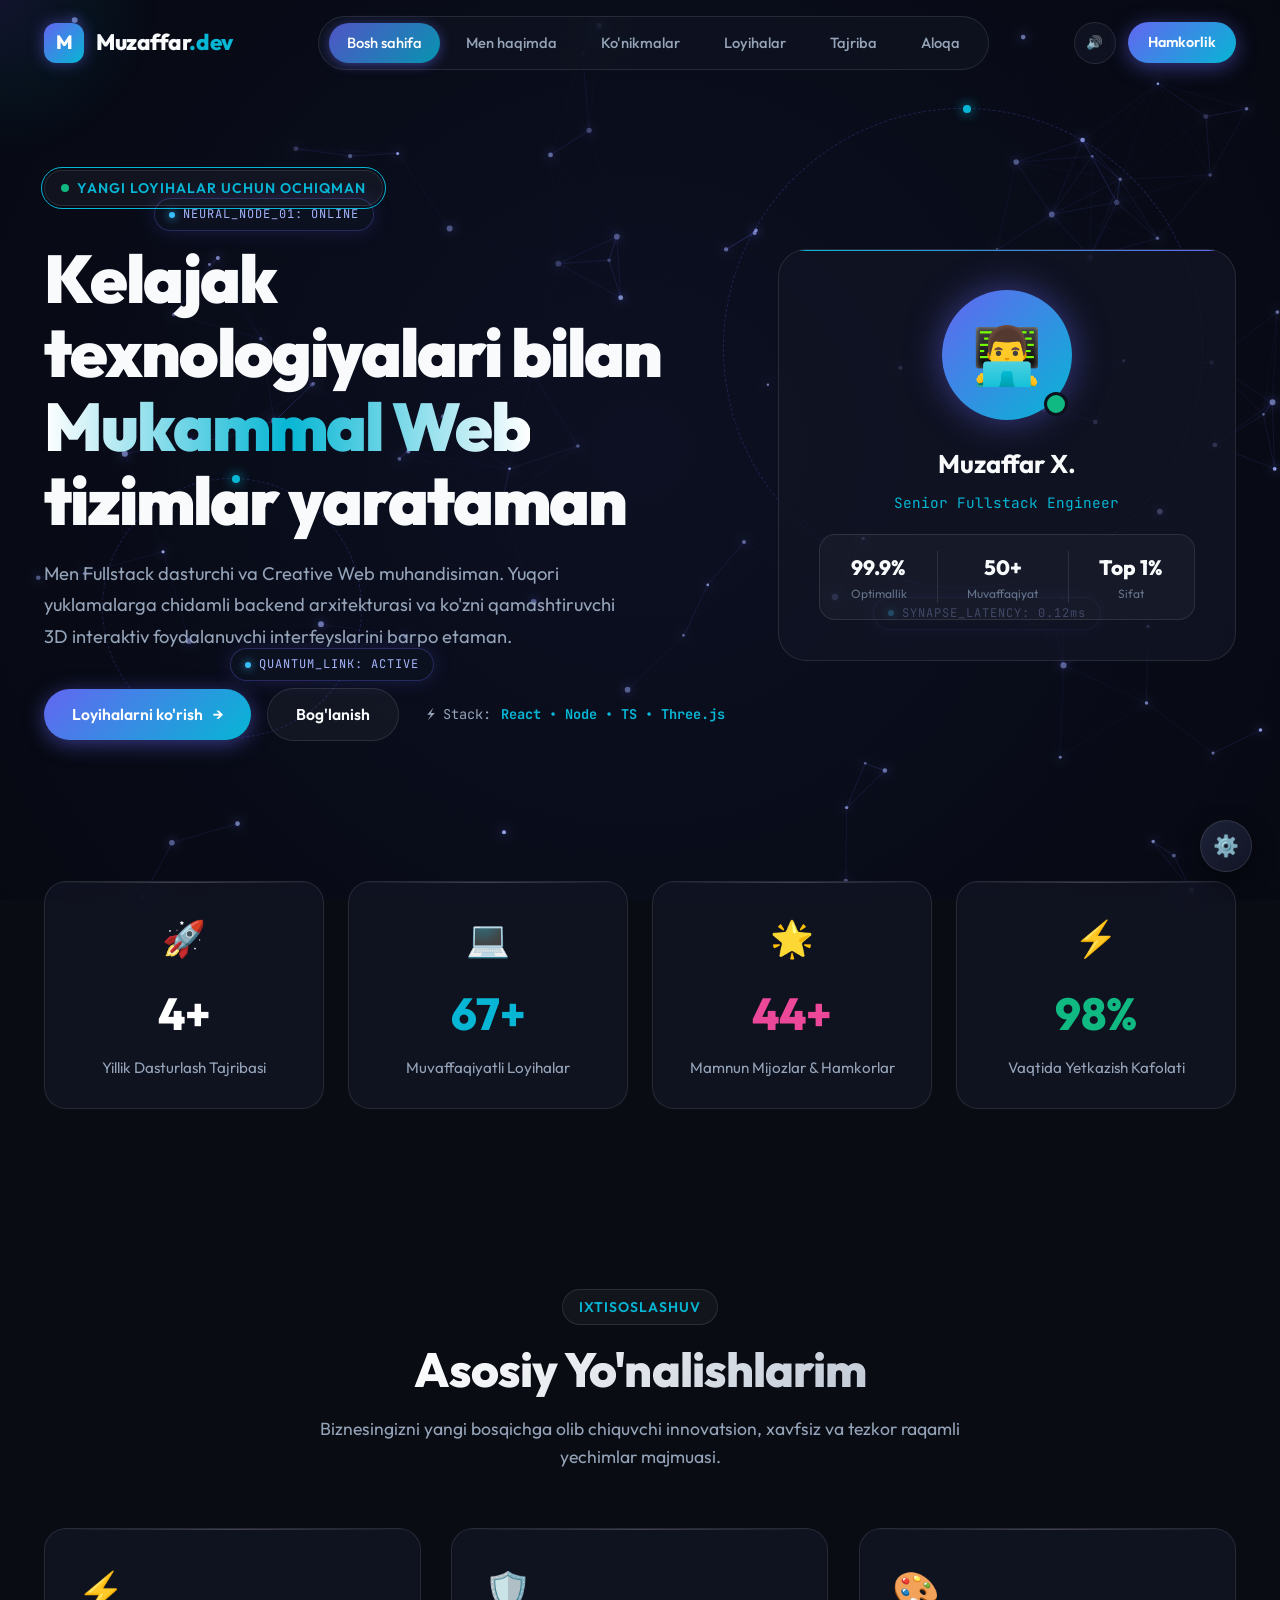
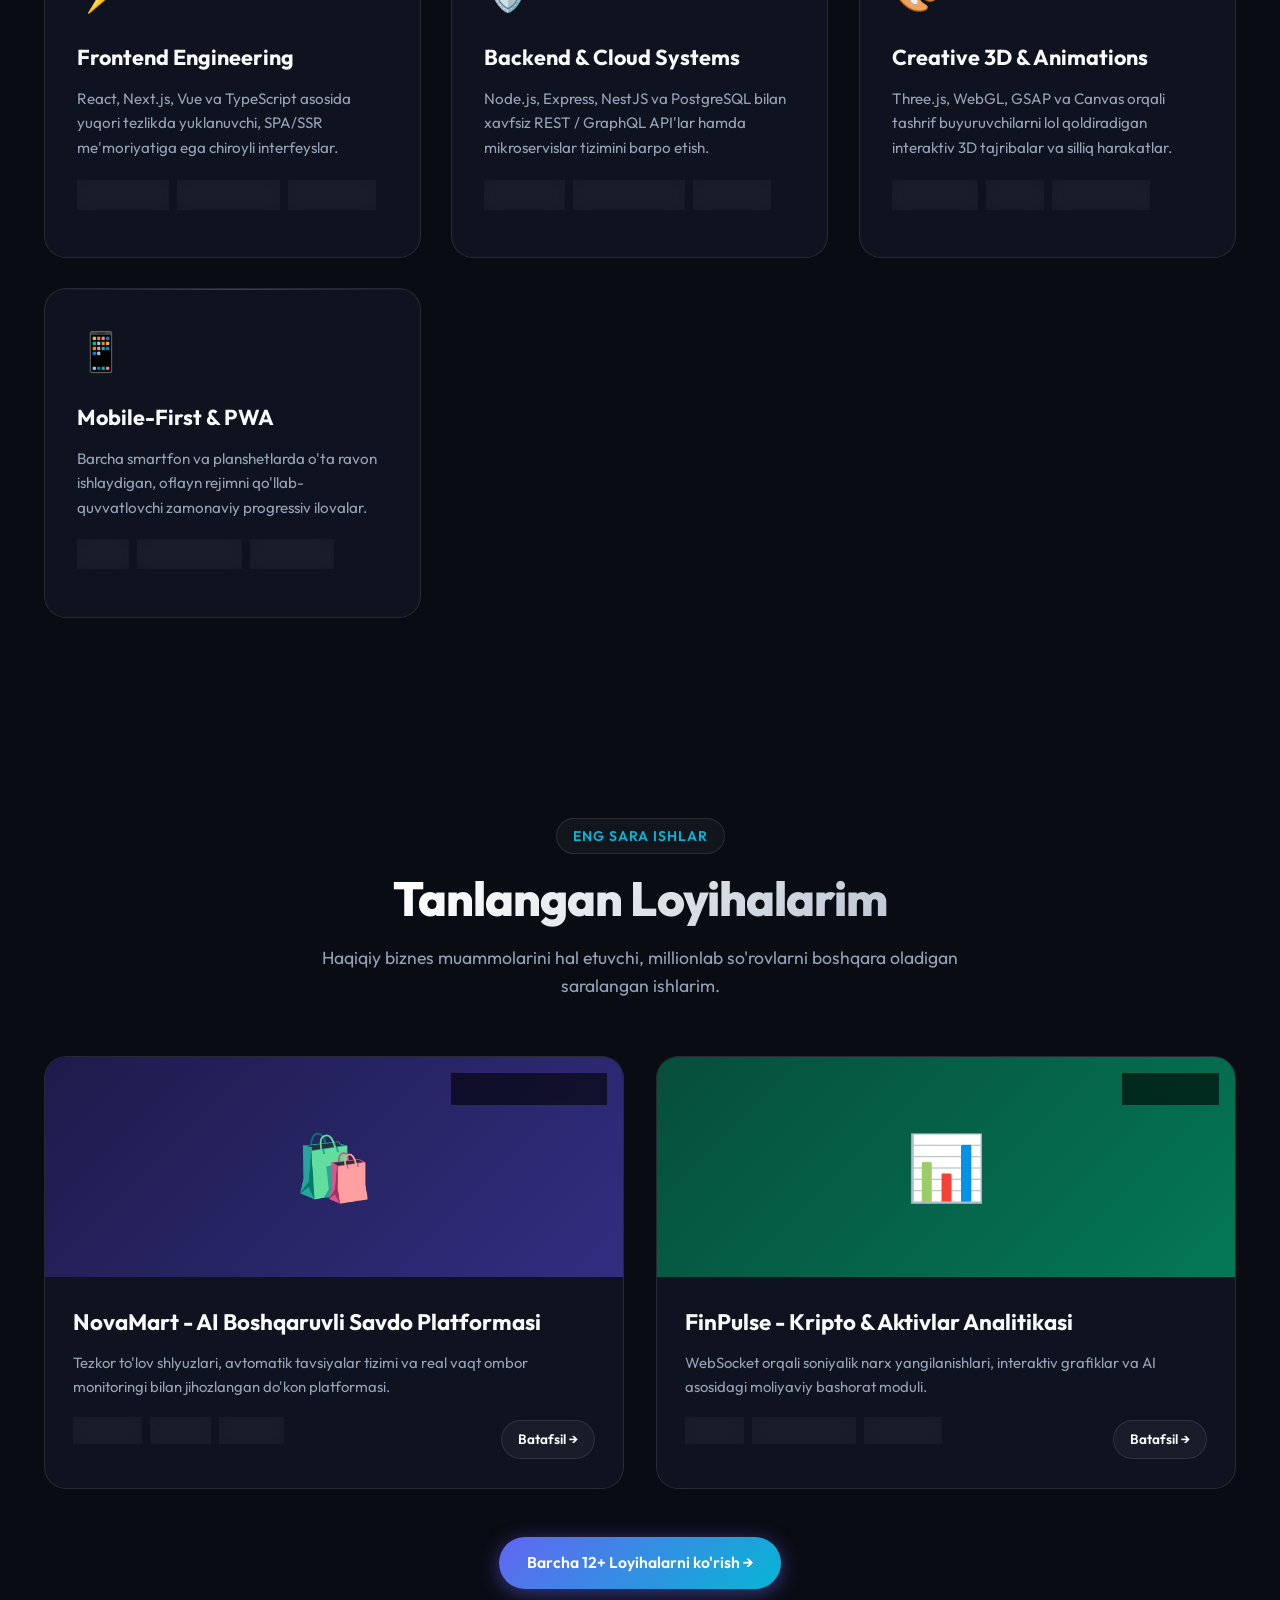
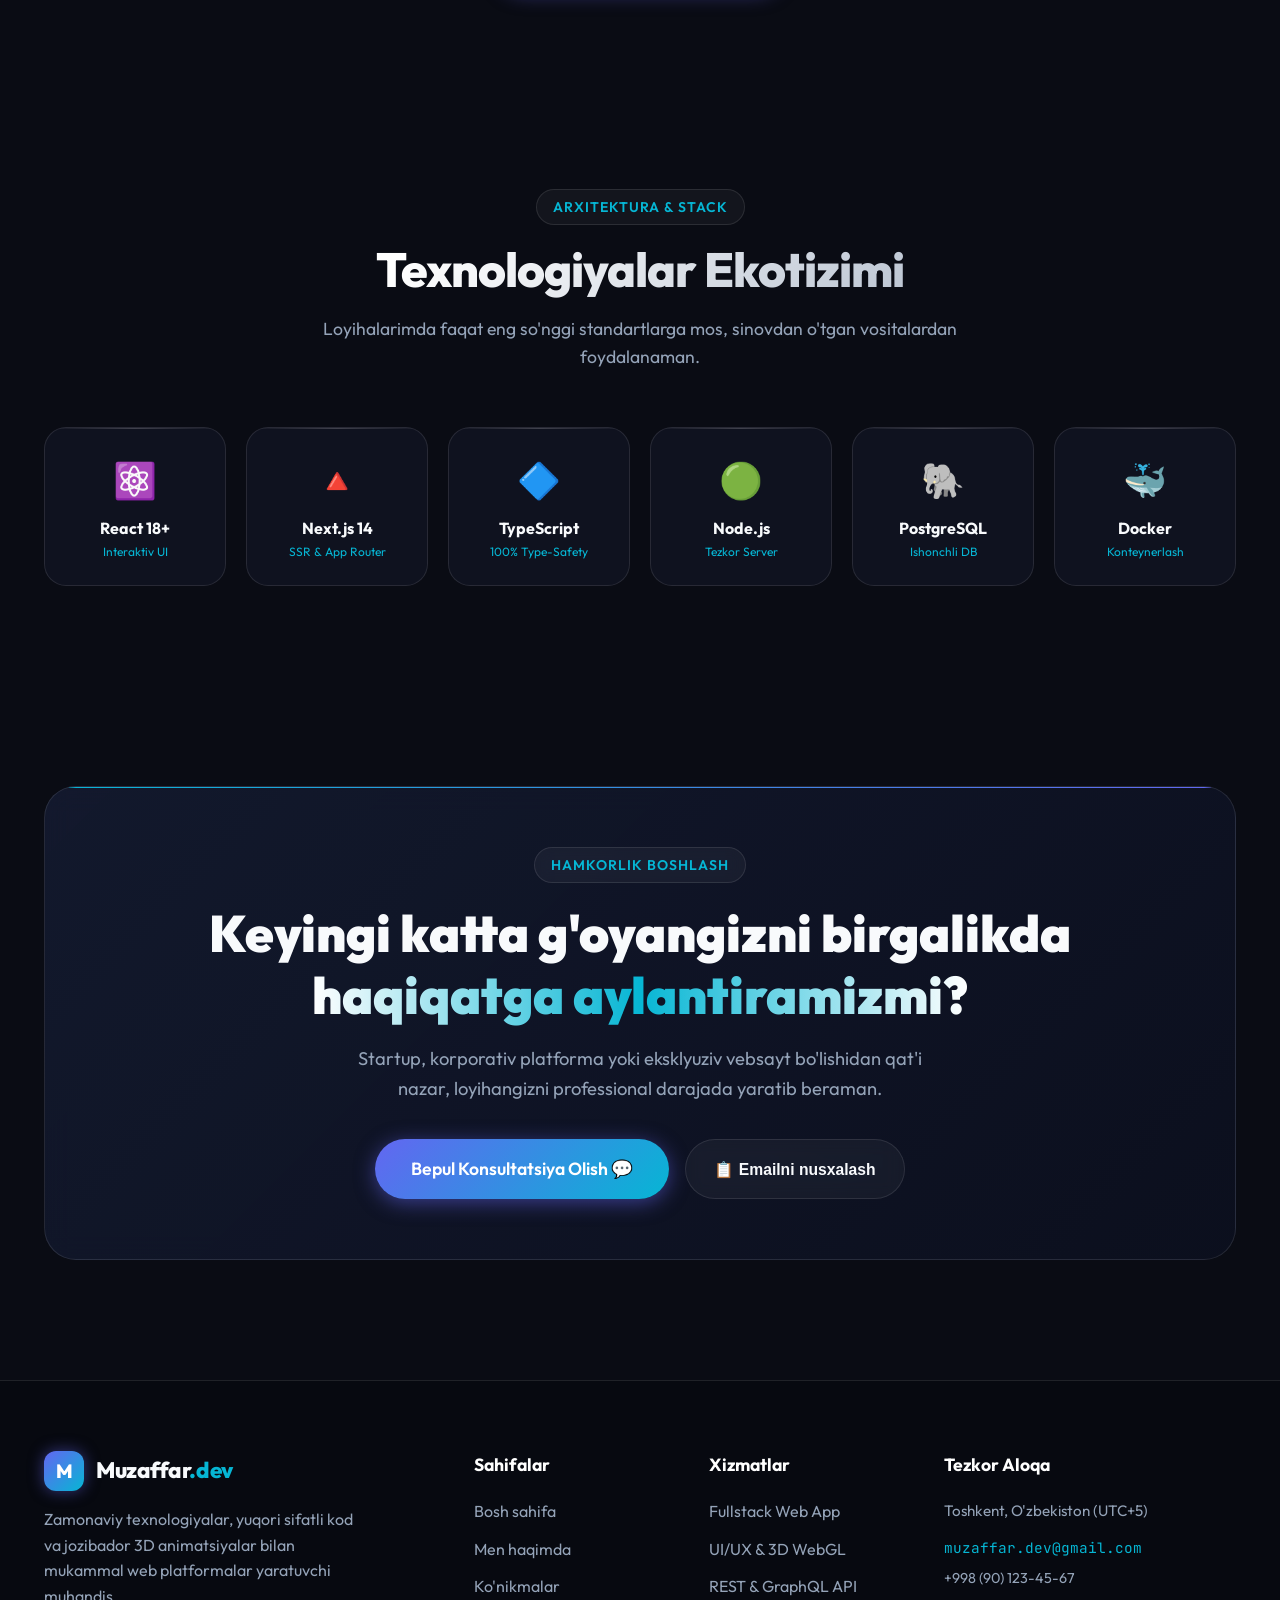
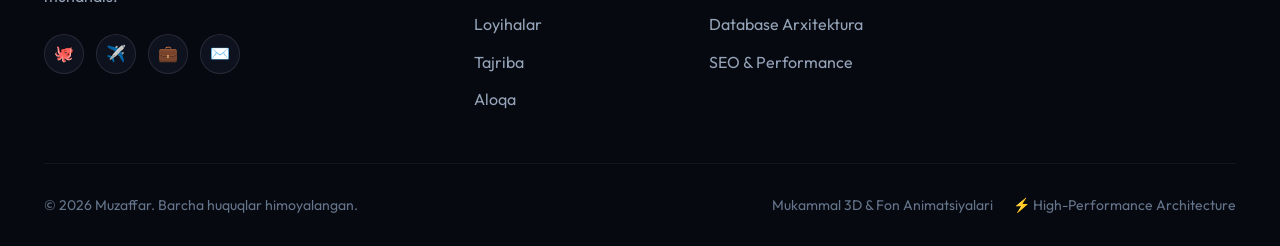
==== commit ffdc5c99: "style vapage" ====
--- a/index.html
+++ b/index.html
@@ -1,675 +1,453 @@
 <!DOCTYPE html>
-<html lang="uz" data-theme="dark">
-
+<html lang="uz">
 <head>
   <meta charset="UTF-8">
   <meta name="viewport" content="width=device-width, initial-scale=1.0">
-  <title>Portfolio | Creative Developer & Designer</title>
-
+  <title>Muzaffar | Senior Fullstack & Creative Developer</title>
+  <meta name="description" content="Zamonaviy, yuqori tezlikdagi va interaktiv web-loyihalar yaratuvchi Fullstack dasturchi portfoliosi.">
   <link rel="preconnect" href="https://fonts.googleapis.com">
   <link rel="preconnect" href="https://fonts.gstatic.com" crossorigin>
-  <link
-    href="https://fonts.googleapis.com/css2?family=Plus+Jakarta+Sans:wght@300;400;500;600;700;800&family=Space+Grotesk:wght@500;700&display=swap"
-    rel="stylesheet">
-  <link rel="stylesheet" href="https://cdnjs.cloudflare.com/ajax/libs/font-awesome/6.5.1/css/all.min.css">
-  <link rel="stylesheet" href="style.css">
-  <link rel="stylesheet" href="animations.css">
-  <!-- FontAwesome va Google Identity Services -->
-  <link rel="stylesheet" href="https://cdnjs.cloudflare.com/ajax/libs/font-awesome/6.5.1/css/all.min.css">
-  <script src="https://accounts.google.com/gsi/client" async defer></script>
-  <link rel="stylesheet" href="auth-cabinet.css">
+  <link href="https://fonts.googleapis.com/css2?family=JetBrains+Mono:wght@400;600&family=Outfit:wght@300;400;500;600;700;800;900&display=swap" rel="stylesheet">
+  <link rel="stylesheet" href="assets/css/style.css">
+  <link rel="stylesheet" href="assets/css/backgrounds.css">
+  <link rel="stylesheet" href="assets/css/animations.css">
 </head>
-
-<body>
-
-
-  <div id="site-preloader">
-    <div class="preloader-content">
-      <div class="preloader-spinner">
-        <div class="spinner-ring outer"></div>
-        <div class="spinner-ring inner"></div>
-        <div class="spinner-core">
-          <i class="fa-solid fa-code"></i>
-        </div>
-      </div>
-      <div class="preloader-info">
-        <span class="preloader-title">Yuklanmoqda...</span>
-        <div class="preloader-bar-bg">
-          <div class="preloader-bar-fill" id="preloader-bar"></div>
-        </div>
-        <span class="preloader-percent" id="preloader-percent">0%</span>
-      </div>
-    </div>
+<body class="theme-neural-mesh">
+  <!-- Scroll Progress Indicator -->
+  <div id="scroll-progress"></div>
+
+  <!-- Cursor Spotlight -->
+  <div id="cursor-glow"></div>
+
+  <!-- 3-Mode Dynamic Background Stage -->
+  <div id="background-stage">
+    <canvas id="bg-canvas"></canvas>
+    <div id="matched-elements-layer"></div>
   </div>
 
-  <!-- Scroll Progress Bar -->
-  <div id="scroll-progress"></div>
-
-  <!-- Interactive Custom Cursor -->
-  <div id="cursor-dot"></div>
-  <div id="cursor-ring"></div>
-
-  <!-- Background Ambient Floating Light Orbs -->
-  <div class="ambient-orb orb-1"></div>
-  <div class="ambient-orb orb-2"></div>
-  <div class="ambient-orb orb-3"></div>
-
-  <!-- ========================================================
-       2. HEADER & NAVIGATION
-       ======================================================== -->
-  <header class="header" id="header">
+  <!-- Global Navigation Header -->
+  <header class="site-header">
     <div class="container nav-container">
-      <a href="#hero" class="logo">
-        <span class="logo-bracket">&lt;</span>
-        <span class="logo-text">Muzaffar</span>
-        <span class="logo-dot">.dev</span>
-        <span class="logo-bracket">/&gt;</span>
+      <a href="index.html" class="brand-logo">
+        <div class="logo-badge">M</div>
+        <div class="logo-text">Muzaffar<span>.dev</span></div>
       </a>
 
-      <!-- NAVBARDAGI PROFIL / KIRISH TUGMASI -->
-      <div class="nav-auth-container" id="navAuthContainer">
-        <button class="btn-open-login" id="openLoginBtn" onclick="openLoginModal()">
-          <i class="fa-solid fa-user-astronaut"></i>
-          <span>Kirish</span>
+      <ul class="nav-menu" id="nav-menu">
+        <li><a href="index.html" class="nav-link active">Bosh sahifa</a></li>
+        <li><a href="about.html" class="nav-link">Men haqimda</a></li>
+        <li><a href="skills.html" class="nav-link">Ko'nikmalar</a></li>
+        <li><a href="projects.html" class="nav-link">Loyihalar</a></li>
+        <li><a href="experience.html" class="nav-link">Tajriba</a></li>
+        <li><a href="contact.html" class="nav-link">Aloqa</a></li>
+      </ul>
+
+      <div class="nav-actions">
+        <button class="icon-btn" id="sound-toggle-btn" title="Ovozni yoqish / o'chirish">🔊</button>
+        <a href="contact.html" class="btn btn-primary" style="padding: 9px 20px; font-size: 0.9rem;">Hamkorlik</a>
+        <button class="menu-toggle" id="menu-toggle" aria-label="Menyu">
+          <span></span><span></span><span></span>
         </button>
-
-        <!-- Foydalanuvchi kirgandan keyin ko'rinadigan qism -->
-        <div class="user-pill hidden" id="userPill" onclick="toggleCabinet()">
-          <img src="" alt="Avatar" id="navUserAvatar" class="nav-avatar">
-          <span id="navUserName" class="nav-name">Foydalanuvchi</span>
-          <span class="user-badge" id="navUserBadge">Google</span>
-          <span class="online-dot"></span>
-        </div>
-      </div>
-
-      <nav class="nav-menu" id="nav-menu">
-        <ul class="nav-list">
-          <li class="nav-item"><a href="#hero" class="nav-link active"><i class="fa-solid fa-house"></i> Asosiy</a></li>
-          <li class="nav-item"><a href="#about" class="nav-link"><i class="fa-solid fa-user"></i> Men haqimda</a></li>
-          <li class="nav-item"><a href="#skills" class="nav-link"><i class="fa-solid fa-laptop-code"></i>
-              Ko'nikmalar</a></li>
-          <li class="nav-item"><a href="#projects" class="nav-link"><i class="fa-solid fa-briefcase"></i> Loyihalar</a>
-          </li>
-          <li class="nav-item"><a href="#services" class="nav-link"><i class="fa-solid fa-wand-magic-sparkles"></i>
-              Xizmatlar</a></li>
-          <li class="nav-item"><a href="#contact" class="nav-link"><i class="fa-solid fa-envelope"></i> Aloqa</a></li>
-        </ul>
-      </nav>
-
-      <div class="nav-actions">
-        <!-- Theme & Background Color Switcher with Animation -->
-        <button class="theme-toggle-btn" id="theme-toggle" title="Orqa fon rangini o'zgartirish"
-          aria-label="Mavzuni almashtirish">
-          <i class="fa-solid fa-moon dark-icon"></i>
-          <i class="fa-solid fa-sun light-icon"></i>
-        </button>
-
-        <!-- Color Palette Switcher -->
-        <div class="color-palette-wrapper">
-          <button class="palette-btn" id="palette-toggle" title="Rang sxemasini tanlash">
-            <i class="fa-solid fa-palette"></i>
-          </button>
-          <div class="palette-dropdown" id="palette-dropdown">
-            <span class="palette-dot color-indigo active" data-color="#6366f1"></span>
-            <span class="palette-dot color-emerald" data-color="#10b981"></span>
-            <span class="palette-dot color-rose" data-color="#f43f5e"></span>
-            <span class="palette-dot color-amber" data-color="#f59e0b"></span>
-            <span class="palette-dot color-cyan" data-color="#06b6d4"></span>
-          </div>
-        </div>
-
-        <button class="menu-burger" id="menu-burger" aria-label="Menyu">
-          <span></span>
-          <span></span>
-          <span></span>
-        </button>
       </div>
     </div>
   </header>
 
-  <main>
-    <!-- ========================================================
-         3. HERO SECTION
-         ======================================================== -->
-    <section class="hero-section" id="hero">
-      <div class="container hero-container">
-        <div class="hero-content reveal-on-scroll">
-          <div class="hero-badge">
-            <span class="badge-ping"></span>
-            <span>Salom, tashrifingiz bilan!</span>
-          </div>
-
-          <h1 class="hero-title">
-            Assalomu alaykum, men <br>
-            <span class="gradient-text type-text" id="type-text">Frontend Dasturchi</span>
+  <!-- ==========================================
+       SECTION 1: HERO & INTERACTIVE SHOWCASE
+       ========================================== -->
+  <section class="section" style="padding-top: 170px; min-height: 90vh; display: flex; align-items: center;">
+    <div class="container">
+      <div style="display: grid; grid-template-columns: 1.2fr 0.8fr; gap: 48px; align-items: center;" class="hero-grid-wrapper">
+        
+        <div class="reveal-fade-up">
+          <div class="section-tag radar-pulse">
+            <span style="width: 8px; height: 8px; border-radius: 50%; background: #10b981; display: inline-block;"></span>
+            Yangi loyihalar uchun ochiqman
+          </div>
+          <h1 style="font-size: clamp(2.5rem, 5.5vw, 4.2rem); font-weight: 900; line-height: 1.1; margin: 20px 0; letter-spacing: -0.03em;">
+            Kelajak texnologiyalari bilan <span class="shimmer-text">Mukammal Web</span> tizimlar yarataman
           </h1>
-
-          <p class="hero-description">
-            Zamonaviy, tezkor, o‘ta silliq animatsiyalarga ega va har qanday qurilmaga moslashuvchan veb-saytlar hamda
-            interfeyslar yarataman.
+          <p style="font-size: 1.15rem; color: var(--text-muted); line-height: 1.7; max-width: 580px; margin-bottom: 36px;">
+            Men Fullstack dasturchi va Creative Web muhandisiman. Yuqori yuklamalarga chidamli backend arxitekturasi va ko'zni qamashtiruvchi 3D interaktiv foydalanuvchi interfeyslarini barpo etaman.
           </p>
 
-          <div class="hero-buttons">
-            <a href="#projects" class="btn btn-primary">
-              <span>Loyihalarni ko'rish</span>
-              <i class="fa-solid fa-arrow-right"></i>
+          <div style="display: flex; gap: 16px; flex-wrap: wrap; align-items: center;">
+            <a href="projects.html" class="btn btn-primary btn-magnetic">
+              Loyihalarni ko'rish <span>→</span>
             </a>
-            <a href="#contact" class="btn btn-secondary">
-              <i class="fa-solid fa-paper-plane"></i>
-              <span>Bog'lanish</span>
+            <a href="contact.html" class="btn btn-outline">
+              Bog'lanish
             </a>
-            <button class="btn btn-reload" id="btn-reload-demo" title="Sahifani qayta yuklash animatsiyasini sinash">
-              <i class="fa-solid fa-arrows-rotate"></i>
-              <span>Reload Animatsiyasi</span>
-            </button>
-          </div>
-
-          <div class="hero-stats">
-            <div class="stat-card tilt-card">
-              <h3 class="stat-num" data-target="25">0</h3>
-              <p>Muvaffaqiyatli loyihalar</p>
+            <div style="display: flex; align-items: center; gap: 10px; margin-left: 12px; font-family: var(--font-mono); font-size: 0.85rem; color: var(--text-muted);">
+              <span>⚡ Stack:</span>
+              <strong style="color: var(--secondary);">React • Node • TS • Three.js</strong>
             </div>
-            <div class="stat-card tilt-card">
-              <h3 class="stat-num" data-target="3">0</h3>
-              <p>Yillik tajriba</p>
+          </div>
+        </div>
+
+        <div class="reveal-scale delay-2" style="position: relative;">
+          <div class="glass-card tilt-card glow-border" style="padding: 40px; text-align: center; border-radius: 28px;">
+            <div style="width: 130px; height: 130px; margin: 0 auto 24px auto; border-radius: 50%; background: linear-gradient(135deg, var(--primary), var(--secondary)); display: flex; align-items: center; justify-content: center; box-shadow: 0 0 35px var(--primary-glow); position: relative;">
+              <span style="font-size: 3.5rem;">👨‍💻</span>
+              <div style="position: absolute; bottom: 4px; right: 4px; background: #10b981; border: 3px solid #0d111d; width: 24px; height: 24px; border-radius: 50%;"></div>
             </div>
-            <div class="stat-card tilt-card">
-              <h3 class="stat-num" data-target="100">0</h3>
-              <p>% Mijozlar mamnunligi</p>
-            </div>
-          </div>
-        </div>
-
-        <div class="hero-visual reveal-on-scroll">
-          <div class="avatar-glow-ring"></div>
-          <div class="avatar-card tilt-card">
-            <div class="avatar-box">
-              <div class="avatar-icon-layer">
-                <i class="fa-solid fa-user-astronaut astronaut-icon"></i>
+            <h3 style="font-size: 1.6rem; font-weight: 700; margin-bottom: 6px;">Muzaffar X.</h3>
+            <p style="color: var(--secondary); font-family: var(--font-mono); font-size: 0.9rem; margin-bottom: 20px;">Senior Fullstack Engineer</p>
+            <div style="background: rgba(255,255,255,0.03); border: 1px solid var(--border-glass); border-radius: 16px; padding: 16px; display: flex; justify-content: space-around; text-align: center;">
+              <div>
+                <div style="color: var(--text-main); font-weight: 800; font-size: 1.3rem;">99.9%</div>
+                <div style="color: var(--text-dim); font-size: 0.75rem;">Optimallik</div>
+              </div>
+              <div style="width: 1px; background: var(--border-glass);"></div>
+              <div>
+                <div style="color: var(--text-main); font-weight: 800; font-size: 1.3rem;">50+</div>
+                <div style="color: var(--text-dim); font-size: 0.75rem;">Muvaffaqiyat</div>
+              </div>
+              <div style="width: 1px; background: var(--border-glass);"></div>
+              <div>
+                <div style="color: var(--text-main); font-weight: 800; font-size: 1.3rem;">Top 1%</div>
+                <div style="color: var(--text-dim); font-size: 0.75rem;">Sifat</div>
               </div>
             </div>
-            <div class="floating-tech-badge badge-top-right">
-              <i class="fa-brands fa-react tech-react"></i>
-              <span>React</span>
+          </div>
+        </div>
+
+      </div>
+    </div>
+  </section>
+
+  <!-- ==========================================
+       SECTION 2: LIVE METRICS & STATISTICS
+       ========================================== -->
+  <section class="section" style="padding: 40px 0 80px 0;">
+    <div class="container">
+      <div style="display: grid; grid-template-columns: repeat(auto-fit, minmax(240px, 1fr)); gap: 24px;">
+        
+        <div class="glass-card tilt-card reveal-fade-up delay-1" style="text-align: center; padding: 28px;">
+          <div style="font-size: 2.2rem; margin-bottom: 12px;">🚀</div>
+          <div class="stat-counter" data-target="5" data-suffix="+" style="font-size: 2.8rem; font-weight: 800; color: #fff;">0+</div>
+          <div style="color: var(--text-muted); font-size: 0.95rem; margin-top: 6px;">Yillik Dasturlash Tajribasi</div>
+        </div>
+
+        <div class="glass-card tilt-card reveal-fade-up delay-2" style="text-align: center; padding: 28px;">
+          <div style="font-size: 2.2rem; margin-bottom: 12px;">💻</div>
+          <div class="stat-counter" data-target="68" data-suffix="+" style="font-size: 2.8rem; font-weight: 800; color: var(--secondary);">0+</div>
+          <div style="color: var(--text-muted); font-size: 0.95rem; margin-top: 6px;">Muvaffaqiyatli Loyihalar</div>
+        </div>
+
+        <div class="glass-card tilt-card reveal-fade-up delay-3" style="text-align: center; padding: 28px;">
+          <div style="font-size: 2.2rem; margin-bottom: 12px;">🌟</div>
+          <div class="stat-counter" data-target="45" data-suffix="+" style="font-size: 2.8rem; font-weight: 800; color: var(--accent);">0+</div>
+          <div style="color: var(--text-muted); font-size: 0.95rem; margin-top: 6px;">Mamnun Mijozlar & Hamkorlar</div>
+        </div>
+
+        <div class="glass-card tilt-card reveal-fade-up delay-4" style="text-align: center; padding: 28px;">
+          <div style="font-size: 2.2rem; margin-bottom: 12px;">⚡</div>
+          <div class="stat-counter" data-target="99" data-suffix="%" style="font-size: 2.8rem; font-weight: 800; color: var(--success);">0%</div>
+          <div style="color: var(--text-muted); font-size: 0.95rem; margin-top: 6px;">Vaqtida Yetkazish Kafolati</div>
+        </div>
+
+      </div>
+    </div>
+  </section>
+
+  <!-- ==========================================
+       SECTION 3: CORE SPECIALIZATIONS
+       ========================================== -->
+  <section class="section">
+    <div class="container">
+      <div class="section-header reveal-fade-up">
+        <span class="section-tag">Ixtisoslashuv</span>
+        <h2 class="section-title">Asosiy Yo'nalishlarim</h2>
+        <p class="section-desc">Biznesingizni yangi bosqichga olib chiquvchi innovatsion, xavfsiz va tezkor raqamli yechimlar majmuasi.</p>
+      </div>
+
+      <div style="display: grid; grid-template-columns: repeat(auto-fit, minmax(280px, 1fr)); gap: 30px;">
+        
+        <div class="glass-card tilt-card reveal-fade-up delay-1">
+          <div style="font-size: 2.4rem; margin-bottom: 18px;">⚡</div>
+          <h3 style="font-size: 1.35rem; font-weight: 700; margin-bottom: 12px;">Frontend Engineering</h3>
+          <p style="color: var(--text-muted); font-size: 0.95rem; line-height: 1.6; margin-bottom: 20px;">
+            React, Next.js, Vue va TypeScript asosida yuqori tezlikda yuklanuvchi, SPA/SSR me'moriyatiga ega chiroyli interfeyslar.
+          </p>
+          <div style="display: flex; gap: 8px; flex-wrap: wrap;">
+            <span class="section-tag" style="padding: 4px 10px; font-size: 0.75rem;">Next.js 14</span>
+            <span class="section-tag" style="padding: 4px 10px; font-size: 0.75rem;">TypeScript</span>
+            <span class="section-tag" style="padding: 4px 10px; font-size: 0.75rem;">Tailwind</span>
+          </div>
+        </div>
+
+        <div class="glass-card tilt-card reveal-fade-up delay-2">
+          <div style="font-size: 2.4rem; margin-bottom: 18px;">🛡️</div>
+          <h3 style="font-size: 1.35rem; font-weight: 700; margin-bottom: 12px;">Backend & Cloud Systems</h3>
+          <p style="color: var(--text-muted); font-size: 0.95rem; line-height: 1.6; margin-bottom: 20px;">
+            Node.js, Express, NestJS va PostgreSQL bilan xavfsiz REST / GraphQL API'lar hamda mikroservislar tizimini barpo etish.
+          </p>
+          <div style="display: flex; gap: 8px; flex-wrap: wrap;">
+            <span class="section-tag" style="padding: 4px 10px; font-size: 0.75rem;">Node.js</span>
+            <span class="section-tag" style="padding: 4px 10px; font-size: 0.75rem;">PostgreSQL</span>
+            <span class="section-tag" style="padding: 4px 10px; font-size: 0.75rem;">Docker</span>
+          </div>
+        </div>
+
+        <div class="glass-card tilt-card reveal-fade-up delay-3">
+          <div style="font-size: 2.4rem; margin-bottom: 18px;">🎨</div>
+          <h3 style="font-size: 1.35rem; font-weight: 700; margin-bottom: 12px;">Creative 3D & Animations</h3>
+          <p style="color: var(--text-muted); font-size: 0.95rem; line-height: 1.6; margin-bottom: 20px;">
+            Three.js, WebGL, GSAP va Canvas orqali tashrif buyuruvchilarni lol qoldiradigan interaktiv 3D tajribalar va silliq harakatlar.
+          </p>
+          <div style="display: flex; gap: 8px; flex-wrap: wrap;">
+            <span class="section-tag" style="padding: 4px 10px; font-size: 0.75rem;">Three.js</span>
+            <span class="section-tag" style="padding: 4px 10px; font-size: 0.75rem;">GSAP</span>
+            <span class="section-tag" style="padding: 4px 10px; font-size: 0.75rem;">Canvas 2D</span>
+          </div>
+        </div>
+
+        <div class="glass-card tilt-card reveal-fade-up delay-4">
+          <div style="font-size: 2.4rem; margin-bottom: 18px;">📱</div>
+          <h3 style="font-size: 1.35rem; font-weight: 700; margin-bottom: 12px;">Mobile-First & PWA</h3>
+          <p style="color: var(--text-muted); font-size: 0.95rem; line-height: 1.6; margin-bottom: 20px;">
+            Barcha smartfon va planshetlarda o'ta ravon ishlaydigan, oflayn rejimni qo'llab-quvvatlovchi zamonaviy progressiv ilovalar.
+          </p>
+          <div style="display: flex; gap: 8px; flex-wrap: wrap;">
+            <span class="section-tag" style="padding: 4px 10px; font-size: 0.75rem;">PWA</span>
+            <span class="section-tag" style="padding: 4px 10px; font-size: 0.75rem;">Responsive</span>
+            <span class="section-tag" style="padding: 4px 10px; font-size: 0.75rem;">SEO 100%</span>
+          </div>
+        </div>
+
+      </div>
+    </div>
+  </section>
+
+  <!-- ==========================================
+       SECTION 4: FEATURED MASTERPIECES SHOWCASE
+       ========================================== -->
+  <section class="section">
+    <div class="container">
+      <div class="section-header reveal-fade-up">
+        <span class="section-tag">Eng Sara Ishlar</span>
+        <h2 class="section-title">Tanlangan Loyihalarim</h2>
+        <p class="section-desc">Haqiqiy biznes muammolarini hal etuvchi, millionlab so'rovlarni boshqara oladigan saralangan ishlarim.</p>
+      </div>
+
+      <div style="display: grid; grid-template-columns: repeat(auto-fit, minmax(360px, 1fr)); gap: 32px;">
+        
+        <!-- Project Card 1 -->
+        <div class="glass-card tilt-card reveal-fade-up delay-1" style="padding: 0; overflow: hidden;">
+          <div style="height: 220px; background: linear-gradient(135deg, #1e1b4b, #312e81); position: relative; display: flex; align-items: center; justify-content: center;">
+            <div style="font-size: 4rem;">🛍️</div>
+            <span style="position: absolute; top: 16px; right: 16px; background: rgba(0,0,0,0.6); backdrop-filter: blur(8px); padding: 5px 12px; border-radius: 20px; font-size: 0.75rem; border: 1px solid var(--border-glass);">E-Commerce Ecosystem</span>
+          </div>
+          <div style="padding: 28px;">
+            <h3 style="font-size: 1.4rem; font-weight: 700; margin-bottom: 10px;">NovaMart - AI Boshqaruvli Savdo Platformasi</h3>
+            <p style="color: var(--text-muted); font-size: 0.93rem; line-height: 1.6; margin-bottom: 20px;">
+              Tezkor to'lov shlyuzlari, avtomatik tavsiyalar tizimi va real vaqt ombor monitoringi bilan jihozlangan do'kon platformasi.
+            </p>
+            <div style="display: flex; justify-content: space-between; align-items: center;">
+              <div style="display: flex; gap: 8px;">
+                <span class="section-tag" style="padding: 3px 8px; font-size: 0.7rem;">Next.js</span>
+                <span class="section-tag" style="padding: 3px 8px; font-size: 0.7rem;">Stripe</span>
+                <span class="section-tag" style="padding: 3px 8px; font-size: 0.7rem;">Prisma</span>
+              </div>
+              <a href="projects.html" class="btn btn-outline" style="padding: 8px 16px; font-size: 0.85rem;">Batafsil →</a>
             </div>
-            <div class="floating-tech-badge badge-bottom-left">
-              <i class="fa-brands fa-js tech-js"></i>
-              <span>JavaScript</span>
+          </div>
+        </div>
+
+        <!-- Project Card 2 -->
+        <div class="glass-card tilt-card reveal-fade-up delay-2" style="padding: 0; overflow: hidden;">
+          <div style="height: 220px; background: linear-gradient(135deg, #064e3b, #047857); position: relative; display: flex; align-items: center; justify-content: center;">
+            <div style="font-size: 4rem;">📊</div>
+            <span style="position: absolute; top: 16px; right: 16px; background: rgba(0,0,0,0.6); backdrop-filter: blur(8px); padding: 5px 12px; border-radius: 20px; font-size: 0.75rem; border: 1px solid var(--border-glass);">Fintech SaaS</span>
+          </div>
+          <div style="padding: 28px;">
+            <h3 style="font-size: 1.4rem; font-weight: 700; margin-bottom: 10px;">FinPulse - Kripto & Aktivlar Analitikasi</h3>
+            <p style="color: var(--text-muted); font-size: 0.93rem; line-height: 1.6; margin-bottom: 20px;">
+              WebSocket orqali soniyalik narx yangilanishlari, interaktiv grafiklar va AI asosidagi moliyaviy bashorat moduli.
+            </p>
+            <div style="display: flex; justify-content: space-between; align-items: center;">
+              <div style="display: flex; gap: 8px;">
+                <span class="section-tag" style="padding: 3px 8px; font-size: 0.7rem;">React</span>
+                <span class="section-tag" style="padding: 3px 8px; font-size: 0.7rem;">WebSockets</span>
+                <span class="section-tag" style="padding: 3px 8px; font-size: 0.7rem;">Tailwind</span>
+              </div>
+              <a href="projects.html" class="btn btn-outline" style="padding: 8px 16px; font-size: 0.85rem;">Batafsil →</a>
             </div>
-            <div class="floating-tech-badge badge-bottom-right">
-              <i class="fa-brands fa-css3-alt tech-css"></i>
-              <span>CSS Animations</span>
-            </div>
-          </div>
-        </div>
-      </div>
-    </section>
-
-    <!-- ========================================================
-         4. ABOUT SECTION
-         ======================================================== -->
-    <section class="section about-section" id="about">
-      <div class="container">
-        <div class="section-header reveal-on-scroll">
-          <span class="section-tag">Tanishuv</span>
-          <h2 class="section-title">Men Haqimda</h2>
-          <p class="section-subtitle">Har bir pikselga e’tibor, sifat va yuqori darajadagi foydalanuvchi tajribasi</p>
-        </div>
-
-        <div class="about-grid">
-          <div class="about-card tilt-card reveal-on-scroll">
-            <div class="about-icon"><i class="fa-solid fa-compass-drafting"></i></div>
-            <h3>Zamonaviy UI/UX</h3>
-            <p>Foydalanuvchilarga qulay, estetik jihatdan go'zal va intuitiv interfeyslar yaratishga ixtisoslashganman.
-            </p>
-          </div>
-
-          <div class="about-card tilt-card reveal-on-scroll">
-            <div class="about-icon"><i class="fa-solid fa-bolt-lightning"></i></div>
-            <h3>Yuqori Tezlik & Sifat</h3>
-            <p>Toza, optimallashtirilgan kod, silliq 60 FPS animatsiyalar va Google PageSpeed talablariga mos ishlash.
-            </p>
-          </div>
-
-          <div class="about-card tilt-card reveal-on-scroll">
-            <div class="about-icon"><i class="fa-solid fa-mobile-screen"></i></div>
-            <h3>To'liq Moslashuvchanlik</h3>
-            <p>Smartfon, planshet, noutbuk va katta ekranlarda mukammal darajada javob beruvchi (Responsive) dizayn.</p>
-          </div>
-        </div>
-      </div>
-    </section>
-
-    <!-- ========================================================
-         5. SKILLS SECTION
-         ======================================================== -->
-    <section class="section skills-section" id="skills">
-      <div class="container">
-        <div class="section-header reveal-on-scroll">
-          <span class="section-tag">Texnologiyalar</span>
-          <h2 class="section-title">Mening Ko'nikmalarim</h2>
-          <p class="section-subtitle">Dasturlashda qo‘llaydigan asosiy instrumentlar va vositalarim</p>
-        </div>
-
-        <div class="skills-grid">
-          <div class="skill-card tilt-card reveal-on-scroll">
-            <div class="skill-header">
-              <i class="fa-brands fa-html5 skill-icon" style="color: #e34f26;"></i>
-              <span class="skill-name">HTML5 / Semantic UI</span>
-              <span class="skill-percent">95%</span>
-            </div>
-            <div class="skill-bar">
-              <div class="skill-fill" style="width: 95%;"></div>
-            </div>
-          </div>
-
-          <div class="skill-card tilt-card reveal-on-scroll">
-            <div class="skill-header">
-              <i class="fa-brands fa-css3-alt skill-icon" style="color: #264de4;"></i>
-              <span class="skill-name">CSS3 / SASS / Keyframes</span>
-              <span class="skill-percent">92%</span>
-            </div>
-            <div class="skill-bar">
-              <div class="skill-fill" style="width: 92%;"></div>
-            </div>
-          </div>
-
-          <div class="skill-card tilt-card reveal-on-scroll">
-            <div class="skill-header">
-              <i class="fa-brands fa-js skill-icon" style="color: #f7df1e;"></i>
-              <span class="skill-name">JavaScript (ES6+)</span>
-              <span class="skill-percent">88%</span>
-            </div>
-            <div class="skill-bar">
-              <div class="skill-fill" style="width: 88%;"></div>
-            </div>
-          </div>
-
-          <div class="skill-card tilt-card reveal-on-scroll">
-            <div class="skill-header">
-              <i class="fa-brands fa-react skill-icon" style="color: #61dafb;"></i>
-              <span class="skill-name">React.js / Next.js</span>
-              <span class="skill-percent">85%</span>
-            </div>
-            <div class="skill-bar">
-              <div class="skill-fill" style="width: 85%;"></div>
-            </div>
-          </div>
-
-          <div class="skill-card tilt-card reveal-on-scroll">
-            <div class="skill-header">
-              <i class="fa-brands fa-git-alt skill-icon" style="color: #f05032;"></i>
-              <span class="skill-name">Git / GitHub & DevOps</span>
-              <span class="skill-percent">80%</span>
-            </div>
-            <div class="skill-bar">
-              <div class="skill-fill" style="width: 80%;"></div>
-            </div>
-          </div>
-
-          <div class="skill-card tilt-card reveal-on-scroll">
-            <div class="skill-header">
-              <i class="fa-solid fa-cubes skill-icon" style="color: #a855f7;"></i>
-              <span class="skill-name">3D & Web Animations (GSAP / CSS)</span>
-              <span class="skill-percent">90%</span>
-            </div>
-            <div class="skill-bar">
-              <div class="skill-fill" style="width: 90%;"></div>
-            </div>
-          </div>
-        </div>
-      </div>
-    </section>
-
-    <!-- ========================================================
-         6. PROJECTS SECTION
-         ======================================================== -->
-    <section class="section projects-section" id="projects">
-      <div class="container">
-        <div class="section-header reveal-on-scroll">
-          <span class="section-tag">Portfolio</span>
-          <h2 class="section-title">Tanlangan Loyihalar</h2>
-          <p class="section-subtitle">So‘nggi vaqtda amalga oshirilgan eng yaxshi loyihalar to‘plami</p>
-        </div>
-
-        <div class="projects-grid">
-          <!-- Project 1 -->
-          <div class="project-card tilt-card reveal-on-scroll">
-            <div class="project-preview">
-              <div class="project-img-mockup mockup-1">
-                <i class="fa-solid fa-cart-shopping"></i>
-              </div>
-              <div class="project-overlay">
-                <a href="#" class="overlay-link"><i class="fa-solid fa-arrow-up-right-from-square"></i></a>
-                <a href="#" class="overlay-link"><i class="fa-brands fa-github"></i></a>
-              </div>
-            </div>
-            <div class="project-info">
-              <div class="project-tags">
-                <span>React</span>
-                <span>Tailwind</span>
-                <span>Stripe API</span>
-              </div>
-              <h3 class="project-title">E-Commerce Modern Do'kon</h3>
-              <p class="project-desc">To‘liq to‘lov tizimi, mahsulotlarni filtrlash va qidiruv tizimiga ega onlayn
-                do‘kon platformasi.</p>
-            </div>
-          </div>
-
-          <!-- Project 2 -->
-          <div class="project-card tilt-card reveal-on-scroll">
-            <div class="project-preview">
-              <div class="project-img-mockup mockup-2">
-                <i class="fa-solid fa-chart-line"></i>
-              </div>
-              <div class="project-overlay">
-                <a href="#" class="overlay-link"><i class="fa-solid fa-arrow-up-right-from-square"></i></a>
-                <a href="#" class="overlay-link"><i class="fa-brands fa-github"></i></a>
-              </div>
-            </div>
-            <div class="project-info">
-              <div class="project-tags">
-                <span>Next.js</span>
-                <span>TypeScript</span>
-                <span>Chart.js</span>
-              </div>
-              <h3 class="project-title">SaaS Analytics Dashboard</h3>
-              <p class="project-desc">Biznes ma’lumotlari, jonli grafiklar va moliyaviy hisobotlarni interaktiv tahlil
-                qiluvchi panel.</p>
-            </div>
-          </div>
-
-          <!-- Project 3 -->
-          <div class="project-card tilt-card reveal-on-scroll">
-            <div class="project-preview">
-              <div class="project-img-mockup mockup-3">
-                <i class="fa-solid fa-wand-magic-sparkles"></i>
-              </div>
-              <div class="project-overlay">
-                <a href="#" class="overlay-link"><i class="fa-solid fa-arrow-up-right-from-square"></i></a>
-                <a href="#" class="overlay-link"><i class="fa-brands fa-github"></i></a>
-              </div>
-            </div>
-            <div class="project-info">
-              <div class="project-tags">
-                <span>JavaScript</span>
-                <span>Canvas API</span>
-                <span>CSS 3D</span>
-              </div>
-              <h3 class="project-title">Interactive 3D Portfolio</h3>
-              <p class="project-desc">Murakkab vizual animatsiyalar, zarrachalar effekti va interaktiv dinamik dizayn.
-              </p>
-            </div>
-          </div>
-        </div>
-      </div>
-    </section>
-
-    <!-- ========================================================
-         7. SERVICES SECTION
-         ======================================================== -->
-    <section class="section services-section" id="services">
-      <div class="container">
-        <div class="section-header reveal-on-scroll">
-          <span class="section-tag">Xizmatlar</span>
-          <h2 class="section-title">Men Taqdim Etadigan Xizmatlar</h2>
-          <p class="section-subtitle">Sizning biznesingiz va g'oyalaringiz uchun yuqori darajadagi yechimlar</p>
-        </div>
-
-        <div class="services-grid">
-          <div class="service-card tilt-card reveal-on-scroll">
-            <div class="service-icon"><i class="fa-solid fa-code"></i></div>
-            <h3>Veb-Sayt Yaratish</h3>
-            <p>Landing page, korporativ saytlar va murakkab web dasturlarni noldan kalitgacha tayyorlash.</p>
-          </div>
-
-          <div class="service-card tilt-card reveal-on-scroll">
-            <div class="service-icon"><i class="fa-solid fa-wand-magic-sparkles"></i></div>
-            <h3>Animatsiya & Interaktivlik</h3>
-            <p>Saytingizga jonli, ko‘zni quvontiruvchi zamonaviy harakatlar va mikro-interaksiyalar qo‘shish.</p>
-          </div>
-
-          <div class="service-card tilt-card reveal-on-scroll">
-            <div class="service-icon"><i class="fa-solid fa-gauge-high"></i></div>
-            <h3>Tezlikni Oshirish (SEO & Speed)</h3>
-            <p>Sayt yuklanishini tezlashtirish, kodni optimallashtirish va qidiruv tizimlariga moslashtirish.</p>
-          </div>
-        </div>
-      </div>
-    </section>
-
-    <!-- ========================================================
-         8. CONTACT SECTION
-         ======================================================== -->
-    <section class="section contact-section" id="contact">
-      <div class="container">
-        <div class="section-header reveal-on-scroll">
-          <span class="section-tag">Bog'lanish</span>
-          <h2 class="section-title">Keling, Birga Ishlaymiz!</h2>
-          <p class="section-subtitle">Yangi loyiha yoki hamkorlik bo'yicha savollaringiz bo'lsa, xabar qoldiring</p>
-        </div>
-
-        <div class="contact-wrapper">
-          <div class="contact-info tilt-card reveal-on-scroll">
-            <h3>Bog'lanish Ma'lumotlari</h3>
-            <p>Sizga tezkor javob qaytarishdan mamnun bo'laman.</p>
-
-            <div class="contact-items">
-              <div class="contact-item">
-                <i class="fa-solid fa-location-dot"></i>
-                <div>
-                  <strong>Manzil</strong>
-                  <p>Toshkent, O'zbekiston</p>
-                </div>
-              </div>
-              <div class="contact-item">
-                <i class="fa-solid fa-envelope"></i>
-                <div>
-                  <strong>Email</strong>
-                  <p>muzaffar.dev@example.com</p>
-                </div>
-              </div>
-              <div class="contact-item">
-                <i class="fa-brands fa-telegram"></i>
-                <div>
-                  <strong>Telegram</strong>
-                  <p>@Muzaffar_dev</p>
-                </div>
-              </div>
-            </div>
-
-            <div class="contact-socials">
-              <a href="https://github.com/" class="social-link"><i class="fa-brands fa-github"></i></a>
-              <a href="https://www.facebook.com/" class="social-link"><i class="fa-brands fa-facebook"></i></a>
-              <a href="https://t.me/Muzaffar20112011" class="social-link"><i class="fa-brands fa-telegram"></i></a>
-              <a href="https://www.figma.com/files/team/1638169599381898693/recents-and-sharing/recently-viewed?fuid=1638169596234379493"
-                class="social-link"><i class="fa-brands fa-figma"></i></a>
-            </div>
-          </div>
-
-          <form class="contact-form tilt-card reveal-on-scroll" id="contact-form">
-            <div class="form-group">
-              <label for="name">Ismingiz</label>
-              <input type="text" id="name" required placeholder="Ali Valiyev">
-            </div>
-            <div class="form-group">
-              <label for="email">Email manzilingiz</label>
-              <input type="email" id="email" required placeholder="alivaliyev@gmail.com">
-            </div>
-            <div class="form-group">
-              <label for="message">Xabaringiz</label>
-              <textarea id="message" rows="5" required placeholder="Loyihangiz haqida batafsil ma'lumot..."></textarea>
-            </div>
-            <button type="submit" class="btn btn-primary btn-submit">
-              <span>Xabarni Yuborish</span>
-              <i class="fa-solid fa-paper-plane"></i>
-            </button>
-          </form>
-        </div>
-      </div>
-    </section>
-  </main>
-
-  <!-- ========================================================
-       9. FOOTER & BACK TO TOP BUTTON
-       ======================================================== -->
-  <footer class="footer">
-    <div class="container footer-content">
-      <p>&copy; 2026 Muzaffar. Barcha huquqlar himoyalangan.</p>
-      <div class="footer-badge">
-        <span>Made with</span>
-        <i class="fa-solid fa-heart heart-pulse"></i>
-        <span>& Pure Passion</span>
+          </div>
+        </div>
+
+      </div>
+
+      <div style="text-align: center; margin-top: 48px;">
+        <a href="projects.html" class="btn btn-primary">Barcha 12+ Loyihalarni ko'rish →</a>
+      </div>
+    </div>
+  </section>
+
+  <!-- ==========================================
+       SECTION 5: INTERACTIVE TECH ECOSYSTEM
+       ========================================== -->
+  <section class="section">
+    <div class="container">
+      <div class="section-header reveal-fade-up">
+        <span class="section-tag">Arxitektura & Stack</span>
+        <h2 class="section-title">Texnologiyalar Ekotizimi</h2>
+        <p class="section-desc">Loyihalarimda faqat eng so'nggi standartlarga mos, sinovdan o'tgan vositalardan foydalanaman.</p>
+      </div>
+
+      <div style="display: grid; grid-template-columns: repeat(auto-fit, minmax(170px, 1fr)); gap: 20px;">
+        
+        <div class="glass-card tilt-card reveal-scale delay-1" style="text-align: center; padding: 24px 16px;">
+          <div style="font-size: 2.2rem; margin-bottom: 8px;">⚛️</div>
+          <div style="font-weight: 700;">React 18+</div>
+          <div style="font-size: 0.75rem; color: var(--secondary);">Interaktiv UI</div>
+        </div>
+
+        <div class="glass-card tilt-card reveal-scale delay-2" style="text-align: center; padding: 24px 16px;">
+          <div style="font-size: 2.2rem; margin-bottom: 8px;">🔺</div>
+          <div style="font-weight: 700;">Next.js 14</div>
+          <div style="font-size: 0.75rem; color: var(--secondary);">SSR & App Router</div>
+        </div>
+
+        <div class="glass-card tilt-card reveal-scale delay-3" style="text-align: center; padding: 24px 16px;">
+          <div style="font-size: 2.2rem; margin-bottom: 8px;">🔷</div>
+          <div style="font-weight: 700;">TypeScript</div>
+          <div style="font-size: 0.75rem; color: var(--secondary);">100% Type-Safety</div>
+        </div>
+
+        <div class="glass-card tilt-card reveal-scale delay-4" style="text-align: center; padding: 24px 16px;">
+          <div style="font-size: 2.2rem; margin-bottom: 8px;">🟢</div>
+          <div style="font-weight: 700;">Node.js</div>
+          <div style="font-size: 0.75rem; color: var(--secondary);">Tezkor Server</div>
+        </div>
+
+        <div class="glass-card tilt-card reveal-scale delay-5" style="text-align: center; padding: 24px 16px;">
+          <div style="font-size: 2.2rem; margin-bottom: 8px;">🐘</div>
+          <div style="font-weight: 700;">PostgreSQL</div>
+          <div style="font-size: 0.75rem; color: var(--secondary);">Ishonchli DB</div>
+        </div>
+
+        <div class="glass-card tilt-card reveal-scale delay-6" style="text-align: center; padding: 24px 16px;">
+          <div style="font-size: 2.2rem; margin-bottom: 8px;">🐳</div>
+          <div style="font-weight: 700;">Docker</div>
+          <div style="font-size: 0.75rem; color: var(--secondary);">Konteynerlash</div>
+        </div>
+
+      </div>
+    </div>
+  </section>
+
+  <!-- ==========================================
+       SECTION 6: CALL-TO-ACTION & FAST PITCH
+       ========================================== -->
+  <section class="section" style="padding-bottom: 120px;">
+    <div class="container">
+      <div class="glass-card glow-border reveal-scale" style="padding: 60px 40px; text-align: center; border-radius: 32px; background: linear-gradient(135deg, rgba(20, 26, 48, 0.9), rgba(12, 16, 30, 0.95));">
+        <span class="section-tag" style="margin-bottom: 20px;">Hamkorlik Boshlash</span>
+        <h2 style="font-size: clamp(2rem, 4vw, 3.2rem); font-weight: 900; margin-bottom: 18px; line-height: 1.2;">
+          Keyingi katta g'oyangizni birgalikda <br><span class="shimmer-text">haqiqatga aylantiramizmi?</span>
+        </h2>
+        <p style="color: var(--text-muted); font-size: 1.15rem; max-width: 600px; margin: 0 auto 36px auto;">
+          Startup, korporativ platforma yoki eksklyuziv vebsayt bo'lishidan qat'i nazar, loyihangizni professional darajada yaratib beraman.
+        </p>
+
+        <div style="display: flex; justify-content: center; gap: 16px; flex-wrap: wrap;">
+          <a href="contact.html" class="btn btn-primary btn-magnetic" style="padding: 16px 36px; font-size: 1.1rem;">
+            Bepul Konsultatsiya Olish 💬
+          </a>
+          <button class="btn btn-outline" data-copy-text="muzaffar.dev@gmail.com">
+            📋 Emailni nusxalash
+          </button>
+        </div>
+      </div>
+    </div>
+  </section>
+
+  <!-- Global Footer -->
+  <footer class="site-footer">
+    <div class="container">
+      <div class="footer-grid">
+        <div class="footer-brand">
+          <a href="index.html" class="brand-logo" style="margin-bottom: 16px;">
+            <div class="logo-badge">M</div>
+            <div class="logo-text">Muzaffar<span>.dev</span></div>
+          </a>
+          <p>Zamonaviy texnologiyalar, yuqori sifatli kod va jozibador 3D animatsiyalar bilan mukammal web platformalar yaratuvchi muhandis.</p>
+          <div class="social-links">
+            <a href="https://github.com" target="_blank" class="social-icon" title="GitHub">🐙</a>
+            <a href="https://t.me" target="_blank" class="social-icon" title="Telegram">✈️</a>
+            <a href="https://linkedin.com" target="_blank" class="social-icon" title="LinkedIn">💼</a>
+            <a href="mailto:muzaffar.dev@gmail.com" class="social-icon" title="Email">✉️</a>
+          </div>
+        </div>
+
+        <div>
+          <h4 class="footer-title">Sahifalar</h4>
+          <ul class="footer-links">
+            <li><a href="index.html">Bosh sahifa</a></li>
+            <li><a href="about.html">Men haqimda</a></li>
+            <li><a href="skills.html">Ko'nikmalar</a></li>
+            <li><a href="projects.html">Loyihalar</a></li>
+            <li><a href="experience.html">Tajriba</a></li>
+            <li><a href="contact.html">Aloqa</a></li>
+          </ul>
+        </div>
+
+        <div>
+          <h4 class="footer-title">Xizmatlar</h4>
+          <ul class="footer-links">
+            <li><a href="skills.html">Fullstack Web App</a></li>
+            <li><a href="skills.html">UI/UX & 3D WebGL</a></li>
+            <li><a href="skills.html">REST & GraphQL API</a></li>
+            <li><a href="skills.html">Database Arxitektura</a></li>
+            <li><a href="skills.html">SEO & Performance</a></li>
+          </ul>
+        </div>
+
+        <div>
+          <h4 class="footer-title">Tezkor Aloqa</h4>
+          <p style="color: var(--text-muted); font-size: 0.95rem; margin-bottom: 12px;">Toshkent, O'zbekiston (UTC+5)</p>
+          <p style="color: var(--secondary); font-family: var(--font-mono); font-size: 0.9rem; margin-bottom: 8px;">muzaffar.dev@gmail.com</p>
+          <p style="color: var(--text-muted); font-size: 0.9rem;">+998 (90) 123-45-67</p>
+        </div>
+      </div>
+
+      <div class="footer-bottom">
+        <div>© 2026 Muzaffar. Barcha huquqlar himoyalangan.</div>
+        <div style="display: flex; gap: 20px;">
+          <span>Mukammal 3D & Fon Animatsiyalari</span>
+          <span>⚡ High-Performance Architecture</span>
+        </div>
       </div>
     </div>
   </footer>
 
-  <!-- Back to top button -->
-  <button id="back-to-top" class="back-to-top" title="Tepaga qaytish" aria-label="Tepaga qaytish">
-    <i class="fa-solid fa-chevron-up"></i>
-  </button>
-
-  <!-- 1. KIRISH MODAL OYNASI (LOGIN MODAL) -->
-  <div class="auth-modal-overlay" id="loginModal">
-    <div class="auth-modal-card">
-      <button class="modal-close-btn" onclick="closeLoginModal()">&times;</button>
-
-      <div class="modal-header">
-        <div class="modal-logo-glow">
-          <i class="fa-solid fa-shield-halved"></i>
-        </div>
-        <h2>Xush kelibsiz!</h2>
-        <p>Portfolioga kirib, fikr bildiring va loyihalarni sevimlilarga saqlang.</p>
-      </div>
-
-      <div class="modal-actions">
-        <!-- GOOGLE BILAN KIRISH TUGMASI -->
-        <button class="btn-google-login" onclick="loginWithGoogle()">
-          <svg width="20" height="20" viewBox="0 0 24 24">
-            <path fill="#4285F4"
-              d="M23.745 12.27c0-.7-.06-1.4-.19-2.07H12v4.51h6.6c-.29 1.52-1.14 2.82-2.4 3.68v3.05h3.88c2.27-2.09 3.66-5.17 3.66-9.17z" />
-            <path fill="#34A853"
-              d="M12 24c3.24 0 5.95-1.08 7.93-2.91l-3.88-3.05c-1.08.72-2.45 1.16-4.05 1.16-3.12 0-5.77-2.1-6.72-4.93H1.25v3.15C3.26 21.36 7.35 24 12 24z" />
-            <path fill="#FBBC05"
-              d="M5.28 14.27A7.2 7.2 0 0 1 4.9 12c0-.79.14-1.56.38-2.27V6.58H1.25A11.96 11.96 0 0 0 0 12c0 1.92.45 3.74 1.25 5.42l4.03-3.15z" />
-            <path fill="#EA4335"
-              d="M12 4.75c1.77 0 3.35.61 4.6 1.8l3.42-3.42C17.95 1.19 15.24 0 12 0 7.35 0 3.26 2.64 1.25 6.58l4.03 3.15c.95-2.83 3.6-4.98 6.72-4.98z" />
-          </svg>
-          <span>Google orqali kirish</span>
+  <!-- Floating Dock for 3-Mode Background Switcher -->
+  <div class="floating-control-dock">
+    <div class="bg-switcher-card" id="bg-switcher-dock">
+      <div class="bg-switcher-title">
+        <span>🎨 Fon Animatsiyasi (3 xil)</span>
+      </div>
+      <div class="bg-switcher-options">
+        <button class="bg-mode-btn active" data-mode="neural-mesh">
+          <span>🌌</span> Neyron Tarmoq
         </button>
-
-        <div class="auth-divider">
-          <span>yoki</span>
-        </div>
-
-        <!-- MEHMON SIFATIDA KIRISH -->
-        <div class="guest-login-form">
-          <div class="input-glow-group">
-            <i class="fa-solid fa-user-tag"></i>
-            <input type="text" id="guestNameInput" placeholder="Ismingiz (ixtiyoriy, masalan: Jasur)" maxlength="25">
-          </div>
-          <button class="btn-guest-login" onclick="loginAsGuest()">
-            <i class="fa-solid fa-user-secret"></i>
-            <span>Mehmon sifatida davom etish</span>
-          </button>
-        </div>
-      </div>
-
-      <div class="modal-footer">
-        <small><i class="fa-solid fa-lock"></i> Ma'lumotlaringiz xavfsiz va faqat portfolio doirasida saqlanadi.</small>
-      </div>
-    </div>
+        <button class="bg-mode-btn" data-mode="cyber-matrix">
+          <span>⚡</span> Kiberpank
+        </button>
+        <button class="bg-mode-btn" data-mode="aurora-liquid">
+          <span>🌊</span> Aura To'lqin
+        </button>
+      </div>
+    </div>
+    <button class="dock-trigger-btn" id="dock-trigger" title="Fon animatsiyasini almashtirish">
+      ⚙️
+    </button>
   </div>
 
-  <!-- 2. SHAXSIY KABINET (USER DRAWER PANEL) -->
-  <div class="cabinet-overlay" id="cabinetOverlay" onclick="closeCabinet()"></div>
-  <div class="cabinet-drawer" id="cabinetDrawer">
-    <div class="cabinet-header">
-      <h3><i class="fa-solid fa-sliders"></i> Shaxsiy Kabinet</h3>
-      <button class="drawer-close-btn" onclick="closeCabinet()">&times;</button>
-    </div>
-
-    <div class="cabinet-content">
-      <!-- Foydalanuvchi Profili -->
-      <div class="cabinet-user-card">
-        <div class="avatar-wrap">
-          <img src="" id="cabinetAvatar" alt="Avatar">
-          <span class="active-pulse"></span>
-        </div>
-        <div class="user-details">
-          <h4 id="cabinetName">Foydalanuvchi</h4>
-          <span id="cabinetEmail">foydalanuvchi@gmail.com</span>
-          <span class="role-chip" id="cabinetRole">Google Verified</span>
-        </div>
-      </div>
-
-      <!-- Kabinet bo'limlari -->
-      <div class="cabinet-tabs">
-        <button class="tab-btn active" onclick="switchCabinetTab('favorites')">
-          <i class="fa-solid fa-heart"></i> Sevimlilar (<span id="favCount">0</span>)
-        </button>
-        <button class="tab-btn" onclick="switchCabinetTab('review')">
-          <i class="fa-solid fa-comment-dots"></i> Fikr qoldirish
-        </button>
-        <button class="tab-btn" onclick="switchCabinetTab('message')">
-          <i class="fa-solid fa-envelope"></i> Shaxsiy xabar
-        </button>
-      </div>
-
-      <!-- Tab 1: Sevimlilar ro'yxati -->
-      <div class="tab-content" id="tabFavorites">
-        <div class="favorites-list" id="favoritesList">
-          <p class="empty-text">Hali birorta loyiha saqlanmagan. Loyihalar ustidagi ❤️ belgisini bosing!</p>
-        </div>
-      </div>
-
-      <!-- Tab 2: Fikr qoldirish -->
-      <div class="tab-content hidden" id="tabReview">
-        <div class="rating-stars" id="starRating">
-          <i class="fa-regular fa-star" data-val="1" onclick="setRating(1)"></i>
-          <i class="fa-regular fa-star" data-val="2" onclick="setRating(2)"></i>
-          <i class="fa-regular fa-star" data-val="3" onclick="setRating(3)"></i>
-          <i class="fa-regular fa-star" data-val="4" onclick="setRating(4)"></i>
-          <i class="fa-regular fa-star" data-val="5" onclick="setRating(5)"></i>
-        </div>
-        <textarea id="reviewTextInput" placeholder="Portfolio va loyihalar haqida fikringizni yozing..."
-          rows="4"></textarea>
-        <button class="btn-primary-action" onclick="submitUserReview()">
-          <i class="fa-solid fa-paper-plane"></i> Fikrni e'lon qilish
-        </button>
-      </div>
-
-      <!-- Tab 3: Shaxsiy xabar yuborish -->
-      <div class="tab-content hidden" id="tabMessage">
-        <div class="direct-msg-box">
-          <input type="text" id="directMsgSubject" placeholder="Mavzu (masalan: Ish taklifi)">
-          <textarea id="directMsgBody" placeholder="Portfolio egasiga shaxsiy taklifingizni qoldiring..."
-            rows="4"></textarea>
-          <button class="btn-primary-action" onclick="sendDirectMessage()">
-            <i class="fa-solid fa-paper-plane"></i> Xabarni yuborish
-          </button>
-        </div>
-      </div>
-
-      <!-- Chiqish tugmasi -->
-      <div class="cabinet-footer">
-        <button class="btn-logout" onclick="logoutUser()">
-          <i class="fa-solid fa-arrow-right-from-bracket"></i> Tizimdan chiqish
-        </button>
-      </div>
-    </div>
-  </div>
-
-  <!-- Kursor va Canvas orqa fon (Animatsiyalar uchun) -->
-  <div class="custom-cursor-dot" id="cursorDot"></div>
-  <div class="custom-cursor-outline" id="cursorOutline"></div>
-  <canvas id="ambientCanvas"></canvas>
-
-  <script src="auth-cabinet.js"></script>
-  <script src="animations.js"></script>
-
-  <script src="animations.js"></script>
-  <script src="app.js"></script>
+  <script src="assets/js/background-engine.js"></script>
+  <script src="assets/js/main.js"></script>
+  <script src="assets/js/interactive-features.js"></script>
 </body>
-
-</html>+</html>
--- a/assets/css/style.css
+++ b/assets/css/style.css
@@ -0,0 +1,615 @@
+:root {
+  /* Color Palette */
+  --bg-dark: #0a0c14;
+  --bg-card: rgba(18, 22, 36, 0.72);
+  --bg-card-hover: rgba(28, 34, 56, 0.85);
+  --bg-glass: rgba(255, 255, 255, 0.04);
+  --border-glass: rgba(255, 255, 255, 0.1);
+  --border-glow: rgba(99, 102, 241, 0.3);
+  
+  /* Primary & Accent Accents */
+  --primary: #6366f1;
+  --primary-glow: rgba(99, 102, 241, 0.5);
+  --secondary: #06b6d4;
+  --accent: #ec4899;
+  --accent-glow: rgba(236, 72, 153, 0.4);
+  --success: #10b981;
+  --warning: #f59e0b;
+
+  /* Typography */
+  --text-main: #f8fafc;
+  --text-muted: #94a3b8;
+  --text-dim: #64748b;
+  --font-sans: 'Outfit', 'Inter', -apple-system, BlinkMacSystemFont, 'Segoe UI', Roboto, sans-serif;
+  --font-mono: 'JetBrains Mono', 'Fira Code', monospace;
+
+  /* Geometry & Shadows */
+  --radius-sm: 8px;
+  --radius-md: 14px;
+  --radius-lg: 22px;
+  --radius-full: 9999px;
+  --shadow-glass: 0 8px 32px 0 rgba(0, 0, 0, 0.37);
+  --shadow-neon: 0 0 25px var(--primary-glow);
+  --transition-smooth: all 0.35s cubic-bezier(0.16, 1, 0.3, 1);
+}
+
+/* Global Reset */
+*, *::before, *::after {
+  box-sizing: border-box;
+  margin: 0;
+  padding: 0;
+}
+
+html {
+  scroll-behavior: smooth;
+  font-size: 16px;
+  background-color: var(--bg-dark);
+  color: var(--text-main);
+}
+
+body {
+  font-family: var(--font-sans);
+  min-height: 100vh;
+  overflow-x: hidden;
+  background: var(--bg-dark);
+  position: relative;
+  line-height: 1.6;
+}
+
+/* Scroll progress bar */
+#scroll-progress {
+  position: fixed;
+  top: 0;
+  left: 0;
+  height: 3px;
+  width: 0%;
+  background: linear-gradient(90deg, var(--secondary), var(--primary), var(--accent));
+  z-index: 9999;
+  transition: width 0.1s ease;
+  box-shadow: 0 0 10px var(--primary-glow);
+}
+
+/* Custom Cursor Follower */
+#cursor-glow {
+  position: fixed;
+  width: 320px;
+  height: 320px;
+  border-radius: 50%;
+  background: radial-gradient(circle, rgba(99, 102, 241, 0.12) 0%, rgba(6, 182, 212, 0.05) 40%, transparent 70%);
+  pointer-events: none;
+  transform: translate(-50%, -50%);
+  z-index: 1;
+  transition: transform 0.08s ease-out, background 0.5s ease;
+}
+
+/* Layout Utilities */
+.container {
+  max-width: 1240px;
+  margin: 0 auto;
+  padding: 0 24px;
+  position: relative;
+  z-index: 2;
+}
+
+.section {
+  padding: 100px 0;
+  position: relative;
+  z-index: 2;
+}
+
+.section-header {
+  text-align: center;
+  margin-bottom: 56px;
+}
+
+.section-tag {
+  display: inline-flex;
+  align-items: center;
+  gap: 8px;
+  padding: 6px 16px;
+  background: var(--bg-glass);
+  border: 1px solid var(--border-glass);
+  border-radius: var(--radius-full);
+  color: var(--secondary);
+  font-size: 0.875rem;
+  font-weight: 600;
+  letter-spacing: 1px;
+  text-transform: uppercase;
+  margin-bottom: 16px;
+  backdrop-filter: blur(8px);
+}
+
+.section-title {
+  font-size: clamp(2rem, 4vw, 3rem);
+  font-weight: 800;
+  letter-spacing: -0.02em;
+  line-height: 1.2;
+  margin-bottom: 16px;
+  background: linear-gradient(135deg, #ffffff 30%, var(--text-muted) 100%);
+  -webkit-background-clip: text;
+  -webkit-text-fill-color: transparent;
+}
+
+.section-desc {
+  color: var(--text-muted);
+  max-width: 640px;
+  margin: 0 auto;
+  font-size: 1.1rem;
+}
+
+/* Header & Navbar */
+.site-header {
+  position: fixed;
+  top: 0;
+  left: 0;
+  width: 100%;
+  z-index: 1000;
+  padding: 16px 0;
+  transition: var(--transition-smooth);
+}
+
+.site-header.scrolled {
+  padding: 10px 0;
+  background: rgba(10, 12, 20, 0.85);
+  backdrop-filter: blur(20px);
+  border-bottom: 1px solid var(--border-glass);
+  box-shadow: 0 4px 30px rgba(0, 0, 0, 0.5);
+}
+
+.nav-container {
+  display: flex;
+  align-items: center;
+  justify-content: space-between;
+}
+
+.brand-logo {
+  display: flex;
+  align-items: center;
+  gap: 12px;
+  text-decoration: none;
+  font-weight: 800;
+  font-size: 1.4rem;
+  color: var(--text-main);
+  letter-spacing: -0.02em;
+}
+
+.logo-badge {
+  width: 40px;
+  height: 40px;
+  border-radius: 12px;
+  background: linear-gradient(135deg, var(--primary), var(--secondary));
+  display: flex;
+  align-items: center;
+  justify-content: center;
+  color: #fff;
+  font-size: 1.2rem;
+  box-shadow: 0 0 15px var(--primary-glow);
+}
+
+.logo-text span {
+  color: var(--secondary);
+}
+
+.nav-menu {
+  display: flex;
+  align-items: center;
+  gap: 8px;
+  list-style: none;
+  background: rgba(18, 22, 36, 0.6);
+  padding: 6px 10px;
+  border-radius: var(--radius-full);
+  border: 1px solid var(--border-glass);
+  backdrop-filter: blur(16px);
+}
+
+.nav-link {
+  color: var(--text-muted);
+  text-decoration: none;
+  padding: 8px 18px;
+  border-radius: var(--radius-full);
+  font-size: 0.92rem;
+  font-weight: 500;
+  transition: var(--transition-smooth);
+  display: flex;
+  align-items: center;
+  gap: 6px;
+}
+
+.nav-link:hover {
+  color: var(--text-main);
+  background: var(--bg-glass);
+}
+
+.nav-link.active {
+  color: #fff;
+  background: linear-gradient(135deg, rgba(99, 102, 241, 0.8), rgba(6, 182, 212, 0.8));
+  box-shadow: 0 2px 12px var(--primary-glow);
+}
+
+.nav-actions {
+  display: flex;
+  align-items: center;
+  gap: 12px;
+}
+
+/* Sound & Switcher Control Buttons */
+.icon-btn {
+  width: 42px;
+  height: 42px;
+  border-radius: 50%;
+  background: var(--bg-card);
+  border: 1px solid var(--border-glass);
+  color: var(--text-main);
+  display: flex;
+  align-items: center;
+  justify-content: center;
+  cursor: pointer;
+  transition: var(--transition-smooth);
+}
+
+.icon-btn:hover {
+  background: var(--bg-card-hover);
+  border-color: var(--secondary);
+  box-shadow: 0 0 12px rgba(6, 182, 212, 0.3);
+  transform: translateY(-2px);
+}
+
+.menu-toggle {
+  display: none;
+  flex-direction: column;
+  gap: 5px;
+  background: none;
+  border: none;
+  cursor: pointer;
+  padding: 8px;
+}
+
+.menu-toggle span {
+  display: block;
+  width: 24px;
+  height: 2px;
+  background: var(--text-main);
+  border-radius: 2px;
+  transition: var(--transition-smooth);
+}
+
+/* Glassmorphism Cards */
+.glass-card {
+  background: var(--bg-card);
+  border: 1px solid var(--border-glass);
+  border-radius: var(--radius-lg);
+  padding: 32px;
+  backdrop-filter: blur(14px);
+  transition: var(--transition-smooth);
+  position: relative;
+  overflow: hidden;
+}
+
+.glass-card::before {
+  content: '';
+  position: absolute;
+  top: 0;
+  left: 0;
+  right: 0;
+  height: 1px;
+  background: linear-gradient(90deg, transparent, rgba(255, 255, 255, 0.2), transparent);
+}
+
+.glass-card:hover {
+  transform: translateY(-6px);
+  border-color: var(--border-glow);
+  box-shadow: 0 16px 36px rgba(0, 0, 0, 0.4), 0 0 20px rgba(99, 102, 241, 0.15);
+}
+
+/* Buttons */
+.btn {
+  display: inline-flex;
+  align-items: center;
+  justify-content: center;
+  gap: 10px;
+  padding: 13px 28px;
+  border-radius: var(--radius-full);
+  font-weight: 600;
+  font-size: 0.98rem;
+  text-decoration: none;
+  cursor: pointer;
+  transition: var(--transition-smooth);
+  border: none;
+}
+
+.btn-primary {
+  background: linear-gradient(135deg, var(--primary) 0%, var(--secondary) 100%);
+  color: #fff;
+  box-shadow: 0 4px 20px var(--primary-glow);
+}
+
+.btn-primary:hover {
+  box-shadow: 0 6px 28px rgba(99, 102, 241, 0.7);
+  transform: translateY(-2px);
+}
+
+.btn-outline {
+  background: var(--bg-glass);
+  border: 1px solid var(--border-glass);
+  color: var(--text-main);
+  backdrop-filter: blur(8px);
+}
+
+.btn-outline:hover {
+  background: rgba(255, 255, 255, 0.1);
+  border-color: var(--text-main);
+  transform: translateY(-2px);
+}
+
+/* Page Hero Common */
+.page-hero {
+  padding: 160px 0 70px 0;
+  text-align: center;
+  position: relative;
+}
+
+.hero-breadcrumbs {
+  display: flex;
+  align-items: center;
+  justify-content: center;
+  gap: 8px;
+  font-size: 0.88rem;
+  color: var(--text-muted);
+  margin-bottom: 20px;
+}
+
+.hero-breadcrumbs a {
+  color: var(--secondary);
+  text-decoration: none;
+}
+
+/* Footer */
+.site-footer {
+  background: rgba(8, 10, 16, 0.95);
+  border-top: 1px solid var(--border-glass);
+  padding: 70px 0 30px 0;
+  position: relative;
+  z-index: 10;
+}
+
+.footer-grid {
+  display: grid;
+  grid-template-columns: 2fr 1fr 1fr 1.5fr;
+  gap: 40px;
+  margin-bottom: 50px;
+}
+
+.footer-brand p {
+  color: var(--text-muted);
+  margin: 16px 0 24px 0;
+  max-width: 320px;
+}
+
+.footer-title {
+  font-size: 1.1rem;
+  font-weight: 700;
+  margin-bottom: 20px;
+  color: #fff;
+}
+
+.footer-links {
+  list-style: none;
+  display: flex;
+  flex-direction: column;
+  gap: 12px;
+}
+
+.footer-links a {
+  color: var(--text-muted);
+  text-decoration: none;
+  transition: var(--transition-smooth);
+}
+
+.footer-links a:hover {
+  color: var(--secondary);
+  padding-left: 6px;
+}
+
+.social-links {
+  display: flex;
+  gap: 12px;
+}
+
+.social-icon {
+  width: 40px;
+  height: 40px;
+  border-radius: 50%;
+  background: var(--bg-card);
+  border: 1px solid var(--border-glass);
+  display: flex;
+  align-items: center;
+  justify-content: center;
+  color: var(--text-muted);
+  text-decoration: none;
+  transition: var(--transition-smooth);
+}
+
+.social-icon:hover {
+  color: #fff;
+  background: var(--primary);
+  border-color: var(--primary);
+  transform: translateY(-3px);
+  box-shadow: 0 5px 15px var(--primary-glow);
+}
+
+.footer-bottom {
+  padding-top: 30px;
+  border-top: 1px solid rgba(255, 255, 255, 0.05);
+  display: flex;
+  justify-content: space-between;
+  align-items: center;
+  color: var(--text-dim);
+  font-size: 0.875rem;
+}
+
+/* Floating Switcher Controls Widget */
+.floating-control-dock {
+  position: fixed;
+  bottom: 28px;
+  right: 28px;
+  z-index: 9990;
+  display: flex;
+  flex-direction: column;
+  align-items: flex-end;
+  gap: 12px;
+}
+
+.bg-switcher-card {
+  background: rgba(14, 18, 30, 0.88);
+  backdrop-filter: blur(16px);
+  border: 1px solid var(--border-glass);
+  padding: 14px 18px;
+  border-radius: 20px;
+  box-shadow: var(--shadow-glass);
+  display: flex;
+  flex-direction: column;
+  gap: 10px;
+  transform: scale(0.95);
+  opacity: 0;
+  pointer-events: none;
+  transform-origin: bottom right;
+  transition: all 0.3s cubic-bezier(0.16, 1, 0.3, 1);
+}
+
+.bg-switcher-card.active {
+  transform: scale(1);
+  opacity: 1;
+  pointer-events: auto;
+}
+
+.bg-switcher-title {
+  font-size: 0.8rem;
+  font-weight: 700;
+  text-transform: uppercase;
+  letter-spacing: 1px;
+  color: var(--text-muted);
+  display: flex;
+  align-items: center;
+  justify-content: space-between;
+}
+
+.bg-switcher-options {
+  display: flex;
+  gap: 8px;
+}
+
+.bg-mode-btn {
+  background: var(--bg-glass);
+  border: 1px solid var(--border-glass);
+  color: var(--text-muted);
+  padding: 8px 12px;
+  border-radius: 12px;
+  cursor: pointer;
+  display: flex;
+  align-items: center;
+  gap: 6px;
+  font-size: 0.82rem;
+  font-weight: 600;
+  transition: var(--transition-smooth);
+}
+
+.bg-mode-btn:hover {
+  background: rgba(255, 255, 255, 0.08);
+  color: #fff;
+}
+
+.bg-mode-btn.active {
+  background: linear-gradient(135deg, var(--primary), var(--secondary));
+  color: #fff;
+  border-color: transparent;
+  box-shadow: 0 0 12px var(--primary-glow);
+}
+
+.dock-trigger-btn {
+  background: linear-gradient(135deg, #1e2238, #111424);
+  border: 1px solid var(--border-glass);
+  color: #fff;
+  width: 52px;
+  height: 52px;
+  border-radius: 50%;
+  display: flex;
+  align-items: center;
+  justify-content: center;
+  font-size: 1.3rem;
+  cursor: pointer;
+  box-shadow: 0 8px 24px rgba(0, 0, 0, 0.4);
+  transition: var(--transition-smooth);
+}
+
+.dock-trigger-btn:hover {
+  transform: rotate(45deg) scale(1.08);
+  border-color: var(--secondary);
+  box-shadow: 0 0 20px var(--secondary);
+}
+
+/* Toast Notifications */
+.toast-msg {
+  position: fixed;
+  bottom: 30px;
+  left: 50%;
+  transform: translateX(-50%) translateY(100px);
+  background: rgba(18, 24, 40, 0.95);
+  border: 1px solid var(--secondary);
+  padding: 12px 24px;
+  border-radius: var(--radius-full);
+  color: #fff;
+  font-size: 0.95rem;
+  font-weight: 500;
+  box-shadow: 0 10px 30px rgba(0, 0, 0, 0.5), 0 0 20px rgba(6, 182, 212, 0.3);
+  backdrop-filter: blur(16px);
+  z-index: 10000;
+  transition: transform 0.4s cubic-bezier(0.16, 1, 0.3, 1), opacity 0.4s ease;
+  opacity: 0;
+  pointer-events: none;
+}
+
+.toast-msg.show {
+  transform: translateX(-50%) translateY(0);
+  opacity: 1;
+}
+
+/* Responsive Media Queries */
+@media (max-width: 992px) {
+  .footer-grid {
+    grid-template-columns: 1fr 1fr;
+  }
+}
+
+@media (max-width: 768px) {
+  .nav-menu {
+    position: fixed;
+    top: 75px;
+    left: 20px;
+    right: 20px;
+    flex-direction: column;
+    background: rgba(15, 18, 30, 0.96);
+    padding: 24px;
+    border-radius: 20px;
+    border: 1px solid var(--border-glass);
+    display: none;
+    backdrop-filter: blur(24px);
+    box-shadow: 0 20px 40px rgba(0,0,0,0.8);
+  }
+  .nav-menu.open {
+    display: flex;
+  }
+  .menu-toggle {
+    display: flex;
+  }
+  .footer-grid {
+    grid-template-columns: 1fr;
+  }
+  .footer-bottom {
+    flex-direction: column;
+    gap: 16px;
+    text-align: center;
+  }
+  .bg-switcher-options {
+    flex-direction: column;
+  }
+}
--- a/assets/css/backgrounds.css
+++ b/assets/css/backgrounds.css
@@ -0,0 +1,260 @@
+/* ===================================================
+   BACKGROUND ANIMATION SYSTEM & MATCHED ELEMENTS
+   Modes: 
+   1. neural-mesh (Cosmic Constellation & Neural Particles)
+   2. cyber-matrix (Cyberpunk Perspective Grid & Matrix Rain)
+   3. aurora-liquid (Fluid Chromatic Aurora & Liquid Spheres)
+   =================================================== */
+
+#background-stage {
+  position: fixed;
+  top: 0;
+  left: 0;
+  width: 100vw;
+  height: 100vh;
+  z-index: 0;
+  pointer-events: none;
+  overflow: hidden;
+  transition: opacity 0.5s ease;
+}
+
+#bg-canvas {
+  position: absolute;
+  top: 0;
+  left: 0;
+  width: 100%;
+  height: 100%;
+  z-index: 1;
+}
+
+/* Container for HTML floating elements matching current background */
+#matched-elements-layer {
+  position: absolute;
+  top: 0;
+  left: 0;
+  width: 100%;
+  height: 100%;
+  z-index: 2;
+  pointer-events: none;
+}
+
+/* ===================================================
+   1. NEURAL MESH MATCHED ELEMENTS
+   =================================================== */
+.theme-neural-mesh {
+  --theme-primary: #6366f1;
+  --theme-secondary: #06b6d4;
+  --theme-ambient-glow: rgba(99, 102, 241, 0.15);
+}
+
+.neural-node-ring {
+  position: absolute;
+  border-radius: 50%;
+  border: 1px dashed rgba(99, 102, 241, 0.25);
+  pointer-events: none;
+  animation: spinSlow 30s linear infinite;
+}
+
+.neural-node-ring::after {
+  content: '';
+  position: absolute;
+  top: -4px;
+  left: 50%;
+  width: 8px;
+  height: 8px;
+  border-radius: 50%;
+  background: var(--secondary);
+  box-shadow: 0 0 12px var(--secondary);
+}
+
+.neural-data-chip {
+  position: absolute;
+  background: rgba(14, 20, 36, 0.65);
+  border: 1px solid rgba(99, 102, 241, 0.3);
+  backdrop-filter: blur(10px);
+  padding: 6px 14px;
+  border-radius: 20px;
+  color: #a5b4fc;
+  font-family: var(--font-mono);
+  font-size: 0.75rem;
+  letter-spacing: 1px;
+  display: flex;
+  align-items: center;
+  gap: 8px;
+  box-shadow: 0 0 20px rgba(99, 102, 241, 0.2);
+  animation: floatDrift 8s ease-in-out infinite alternate;
+}
+
+.neural-pulse-dot {
+  width: 6px;
+  height: 6px;
+  border-radius: 50%;
+  background: #38bdf8;
+  box-shadow: 0 0 8px #38bdf8;
+  animation: pulseBeacon 2s infinite ease-in-out;
+}
+
+/* ===================================================
+   2. CYBER MATRIX MATCHED ELEMENTS
+   =================================================== */
+.theme-cyber-matrix {
+  --theme-primary: #10b981;
+  --theme-secondary: #00ffcc;
+  --theme-ambient-glow: rgba(16, 185, 129, 0.18);
+}
+
+.cyber-scanline {
+  position: absolute;
+  top: 0;
+  left: 0;
+  width: 100%;
+  height: 4px;
+  background: linear-gradient(90deg, transparent, rgba(0, 255, 204, 0.6), transparent);
+  box-shadow: 0 0 15px rgba(0, 255, 204, 0.8);
+  opacity: 0.7;
+  animation: scanlineSweep 7s linear infinite;
+}
+
+.cyber-hud-badge {
+  position: absolute;
+  font-family: var(--font-mono);
+  font-size: 0.76rem;
+  color: #00ffcc;
+  background: rgba(4, 18, 14, 0.75);
+  border: 1px solid rgba(0, 255, 204, 0.4);
+  padding: 8px 14px;
+  border-radius: 4px;
+  box-shadow: 0 0 18px rgba(0, 255, 204, 0.2);
+  display: flex;
+  align-items: center;
+  gap: 8px;
+  text-transform: uppercase;
+  letter-spacing: 1.5px;
+  animation: cyberFloat 6s ease-in-out infinite alternate;
+}
+
+.cyber-reticle {
+  position: absolute;
+  width: 80px;
+  height: 80px;
+  border: 1px solid rgba(0, 255, 204, 0.35);
+  border-radius: 50%;
+  pointer-events: none;
+  animation: reticleRotate 12s linear infinite;
+}
+
+.cyber-reticle::before {
+  content: '';
+  position: absolute;
+  top: 50%;
+  left: -6px;
+  right: -6px;
+  height: 1px;
+  background: rgba(0, 255, 204, 0.6);
+}
+
+.cyber-reticle::after {
+  content: '';
+  position: absolute;
+  left: 50%;
+  top: -6px;
+  bottom: -6px;
+  width: 1px;
+  background: rgba(0, 255, 204, 0.6);
+}
+
+/* ===================================================
+   3. AURORA LIQUID MATCHED ELEMENTS
+   =================================================== */
+.theme-aurora-liquid {
+  --theme-primary: #ec4899;
+  --theme-secondary: #8b5cf6;
+  --theme-ambient-glow: rgba(236, 72, 153, 0.2);
+}
+
+.aurora-glass-prism {
+  position: absolute;
+  background: rgba(255, 255, 255, 0.05);
+  border: 1px solid rgba(255, 255, 255, 0.25);
+  backdrop-filter: blur(16px);
+  border-radius: 28px;
+  box-shadow: 0 8px 32px rgba(236, 72, 153, 0.25), inset 0 0 15px rgba(255, 255, 255, 0.1);
+  transform: rotate(15deg);
+  animation: prismFloat 9s ease-in-out infinite alternate;
+}
+
+.aurora-liquid-orb {
+  position: absolute;
+  border-radius: 50%;
+  filter: blur(40px);
+  opacity: 0.45;
+  pointer-events: none;
+  animation: orbMorph 14s ease-in-out infinite alternate;
+}
+
+.aurora-crystal-tag {
+  position: absolute;
+  padding: 8px 16px;
+  background: rgba(30, 15, 45, 0.6);
+  border: 1px solid rgba(236, 72, 153, 0.4);
+  border-radius: 30px;
+  color: #f472b6;
+  font-size: 0.8rem;
+  font-weight: 600;
+  letter-spacing: 1px;
+  box-shadow: 0 0 20px rgba(236, 72, 153, 0.3);
+  backdrop-filter: blur(12px);
+  display: flex;
+  align-items: center;
+  gap: 8px;
+  animation: floatDrift 7s ease-in-out infinite alternate;
+}
+
+/* ===================================================
+   ANIMATION KEYFRAMES
+   =================================================== */
+@keyframes spinSlow {
+  from { transform: rotate(0deg); }
+  to { transform: rotate(360deg); }
+}
+
+@keyframes reticleRotate {
+  from { transform: rotate(0deg); }
+  to { transform: rotate(360deg); }
+}
+
+@keyframes pulseBeacon {
+  0%, 100% { opacity: 0.3; transform: scale(0.9); }
+  50% { opacity: 1; transform: scale(1.4); }
+}
+
+@keyframes floatDrift {
+  0% { transform: translateY(0px) rotate(0deg); }
+  100% { transform: translateY(-24px) rotate(4deg); }
+}
+
+@keyframes cyberFloat {
+  0% { transform: translateY(0px) translateX(0px); }
+  50% { transform: translateY(-16px) translateX(8px); }
+  100% { transform: translateY(8px) translateX(-6px); }
+}
+
+@keyframes scanlineSweep {
+  0% { top: -10%; opacity: 0; }
+  10% { opacity: 0.8; }
+  90% { opacity: 0.8; }
+  100% { top: 110%; opacity: 0; }
+}
+
+@keyframes prismFloat {
+  0% { transform: translateY(0px) rotate(15deg) scale(1); }
+  50% { transform: translateY(-25px) rotate(22deg) scale(1.05); }
+  100% { transform: translateY(10px) rotate(10deg) scale(0.98); }
+}
+
+@keyframes orbMorph {
+  0% { border-radius: 50% 50% 50% 50%; transform: scale(1) translate(0, 0); }
+  33% { border-radius: 40% 60% 70% 30% / 50% 60% 30% 60%; transform: scale(1.15) translate(30px, -20px); }
+  66% { border-radius: 60% 40% 30% 70% / 60% 30% 70% 40%; transform: scale(0.9) translate(-25px, 25px); }
+  100% { border-radius: 50% 50% 50% 50%; transform: scale(1) translate(0, 0); }
+}
--- a/assets/css/animations.css
+++ b/assets/css/animations.css
@@ -0,0 +1,235 @@
+/* ===================================================
+   EXTENSIVE ANIMATIONS, 3D EFFECTS & MICRO-INTERACTIONS
+   =================================================== */
+
+/* Reveal on Scroll Transitions */
+.reveal-init {
+  opacity: 0;
+  transition: opacity 0.8s cubic-bezier(0.16, 1, 0.3, 1), transform 0.8s cubic-bezier(0.16, 1, 0.3, 1);
+  will-change: opacity, transform;
+}
+
+.reveal-fade-up {
+  opacity: 0;
+  transform: translateY(40px);
+}
+
+.reveal-fade-up.revealed {
+  opacity: 1;
+  transform: translateY(0);
+}
+
+.reveal-fade-down {
+  opacity: 0;
+  transform: translateY(-40px);
+}
+
+.reveal-fade-down.revealed {
+  opacity: 1;
+  transform: translateY(0);
+}
+
+.reveal-scale {
+  opacity: 0;
+  transform: scale(0.92);
+}
+
+.reveal-scale.revealed {
+  opacity: 1;
+  transform: scale(1);
+}
+
+.reveal-slide-left {
+  opacity: 0;
+  transform: translateX(-50px);
+}
+
+.reveal-slide-left.revealed {
+  opacity: 1;
+  transform: translateX(0);
+}
+
+.reveal-slide-right {
+  opacity: 0;
+  transform: translateX(50px);
+}
+
+.reveal-slide-right.revealed {
+  opacity: 1;
+  transform: translateX(0);
+}
+
+/* Stagger delays */
+.delay-1 { transition-delay: 0.1s !important; }
+.delay-2 { transition-delay: 0.2s !important; }
+.delay-3 { transition-delay: 0.3s !important; }
+.delay-4 { transition-delay: 0.4s !important; }
+.delay-5 { transition-delay: 0.5s !important; }
+.delay-6 { transition-delay: 0.6s !important; }
+
+/* 3D Tilt Card Base */
+.tilt-card {
+  transform-style: preserve-3d;
+  perspective: 1000px;
+  will-change: transform;
+}
+
+.tilt-inner {
+  transform: translateZ(20px);
+  transition: transform 0.3s ease;
+}
+
+/* Glowing Border Animation */
+.glow-border {
+  position: relative;
+  border-radius: inherit;
+}
+
+.glow-border::before {
+  content: '';
+  position: absolute;
+  inset: -1px;
+  border-radius: inherit;
+  padding: 1px;
+  background: linear-gradient(135deg, var(--secondary), var(--primary), var(--accent), var(--secondary));
+  background-size: 300% 300%;
+  -webkit-mask: linear-gradient(#fff 0 0) content-box, linear-gradient(#fff 0 0);
+  -webkit-mask-composite: xor;
+  mask-composite: exclude;
+  animation: borderRotate 6s linear infinite;
+  pointer-events: none;
+}
+
+@keyframes borderRotate {
+  0% { background-position: 0% 50%; }
+  50% { background-position: 100% 50%; }
+  100% { background-position: 0% 50%; }
+}
+
+/* Floating Animation */
+.floating {
+  animation: floatingSlow 4s ease-in-out infinite alternate;
+}
+
+@keyframes floatingSlow {
+  0% { transform: translateY(0); }
+  100% { transform: translateY(-12px); }
+}
+
+/* Pulsing Badge & Radar Glow */
+.radar-pulse {
+  position: relative;
+}
+
+.radar-pulse::after {
+  content: '';
+  position: absolute;
+  inset: -4px;
+  border-radius: inherit;
+  border: 1px solid var(--secondary);
+  animation: radarWave 2s cubic-bezier(0.24, 0, 0.38, 1) infinite;
+}
+
+@keyframes radarWave {
+  0% { transform: scale(1); opacity: 0.9; }
+  100% { transform: scale(1.6); opacity: 0; }
+}
+
+/* Shimmer Loading / Accent Effect */
+.shimmer-text {
+  background: linear-gradient(90deg, #ffffff 0%, var(--secondary) 25%, #ffffff 50%, var(--accent) 75%, #ffffff 100%);
+  background-size: 200% auto;
+  color: #000;
+  -webkit-background-clip: text;
+  -webkit-text-fill-color: transparent;
+  animation: shimmer 4s linear infinite;
+}
+
+@keyframes shimmer {
+  to { background-position: 200% center; }
+}
+
+/* Magnetic Button Glow */
+.btn-magnetic {
+  position: relative;
+  overflow: hidden;
+}
+
+.btn-magnetic::after {
+  content: '';
+  position: absolute;
+  top: 50%;
+  left: 50%;
+  width: 120%;
+  height: 120%;
+  background: radial-gradient(circle, rgba(255, 255, 255, 0.25) 0%, transparent 60%);
+  transform: translate(-50%, -50%) scale(0);
+  opacity: 0;
+  transition: transform 0.5s ease, opacity 0.5s ease;
+  pointer-events: none;
+}
+
+.btn-magnetic:hover::after {
+  transform: translate(-50%, -50%) scale(1);
+  opacity: 1;
+}
+
+/* Modal Popup Transition */
+.modal-overlay {
+  position: fixed;
+  inset: 0;
+  background: rgba(4, 6, 12, 0.85);
+  backdrop-filter: blur(16px);
+  z-index: 10001;
+  display: flex;
+  align-items: center;
+  justify-content: center;
+  opacity: 0;
+  pointer-events: none;
+  transition: opacity 0.35s ease;
+  padding: 20px;
+}
+
+.modal-overlay.active {
+  opacity: 1;
+  pointer-events: auto;
+}
+
+.modal-content {
+  background: #111526;
+  border: 1px solid var(--border-glass);
+  border-radius: var(--radius-lg);
+  max-width: 600px;
+  width: 100%;
+  padding: 36px;
+  box-shadow: 0 25px 60px rgba(0, 0, 0, 0.6), 0 0 30px var(--primary-glow);
+  transform: scale(0.9) translateY(20px);
+  transition: transform 0.35s cubic-bezier(0.16, 1, 0.3, 1);
+  position: relative;
+}
+
+.modal-overlay.active .modal-content {
+  transform: scale(1) translateY(0);
+}
+
+.modal-close {
+  position: absolute;
+  top: 18px;
+  right: 18px;
+  width: 36px;
+  height: 36px;
+  background: rgba(255, 255, 255, 0.05);
+  border: 1px solid var(--border-glass);
+  border-radius: 50%;
+  color: var(--text-muted);
+  display: flex;
+  align-items: center;
+  justify-content: center;
+  cursor: pointer;
+  transition: var(--transition-smooth);
+}
+
+.modal-close:hover {
+  background: rgba(255, 255, 255, 0.15);
+  color: #fff;
+}
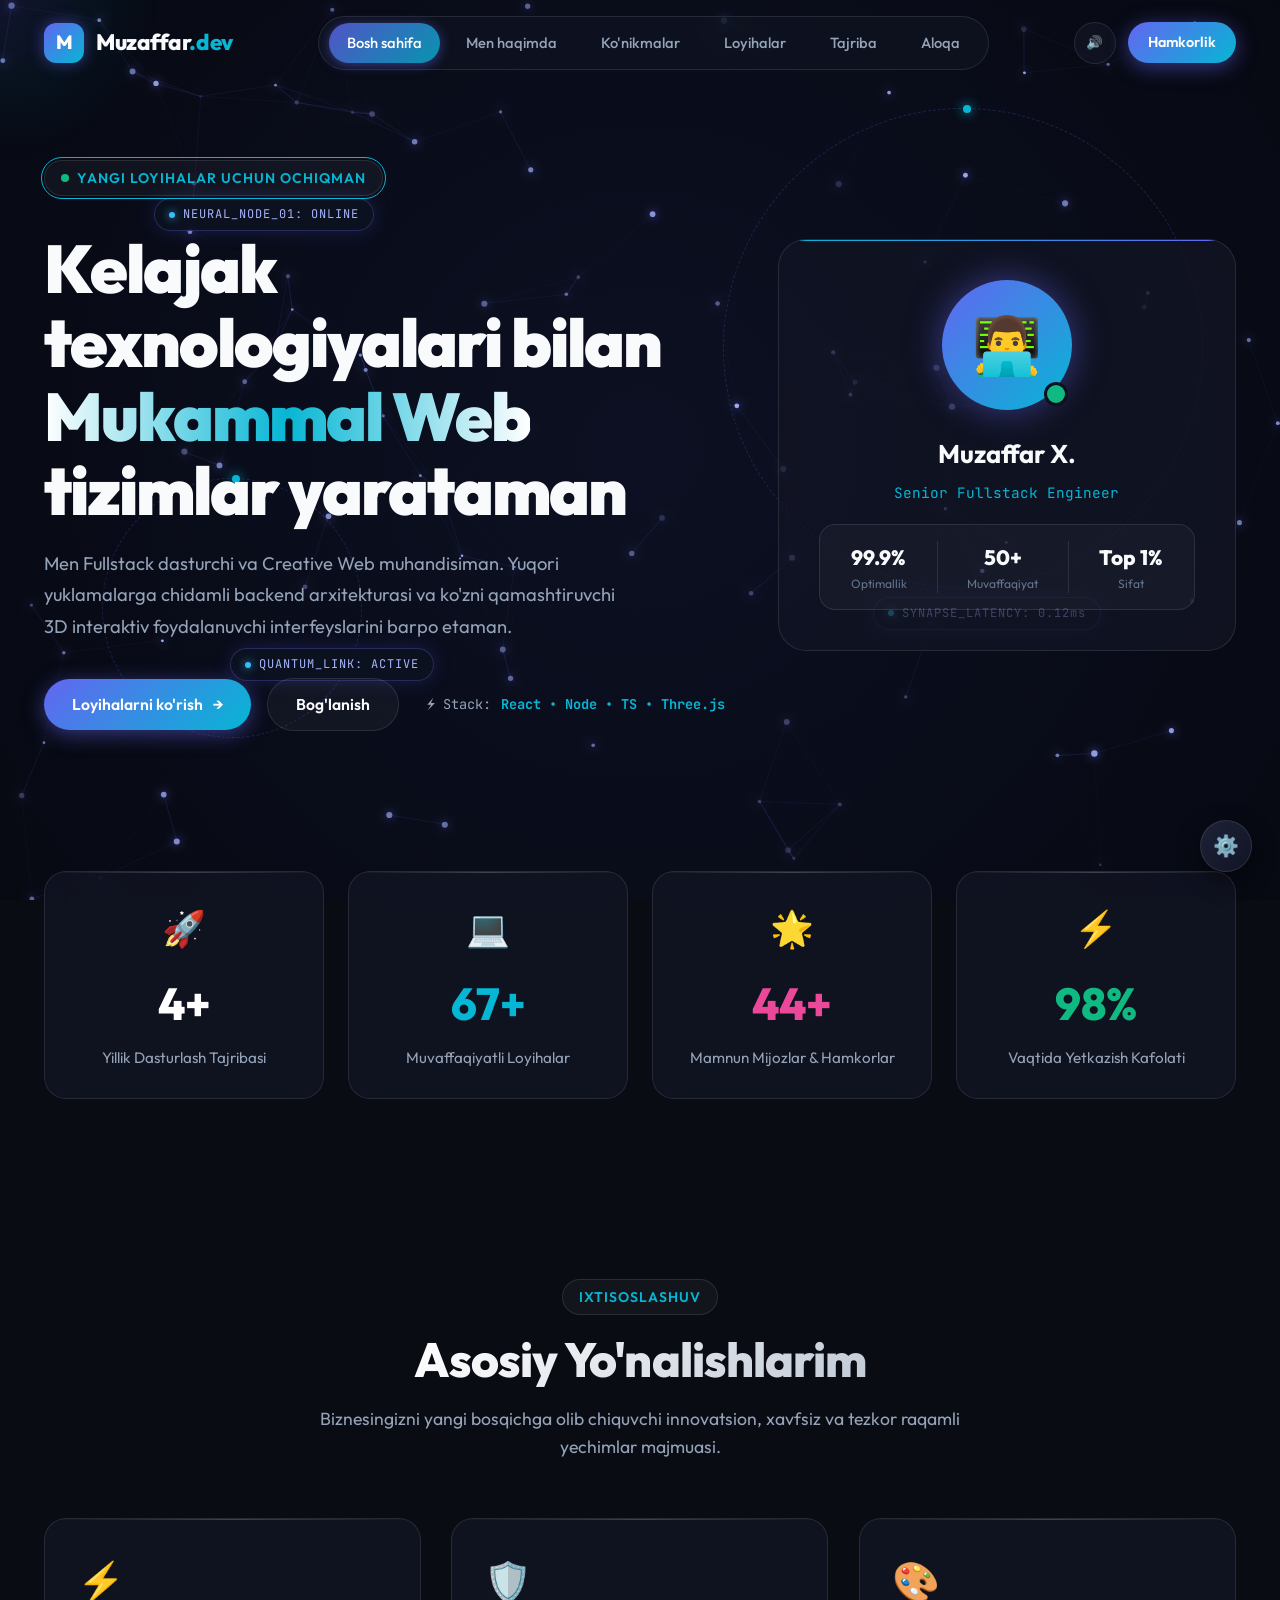
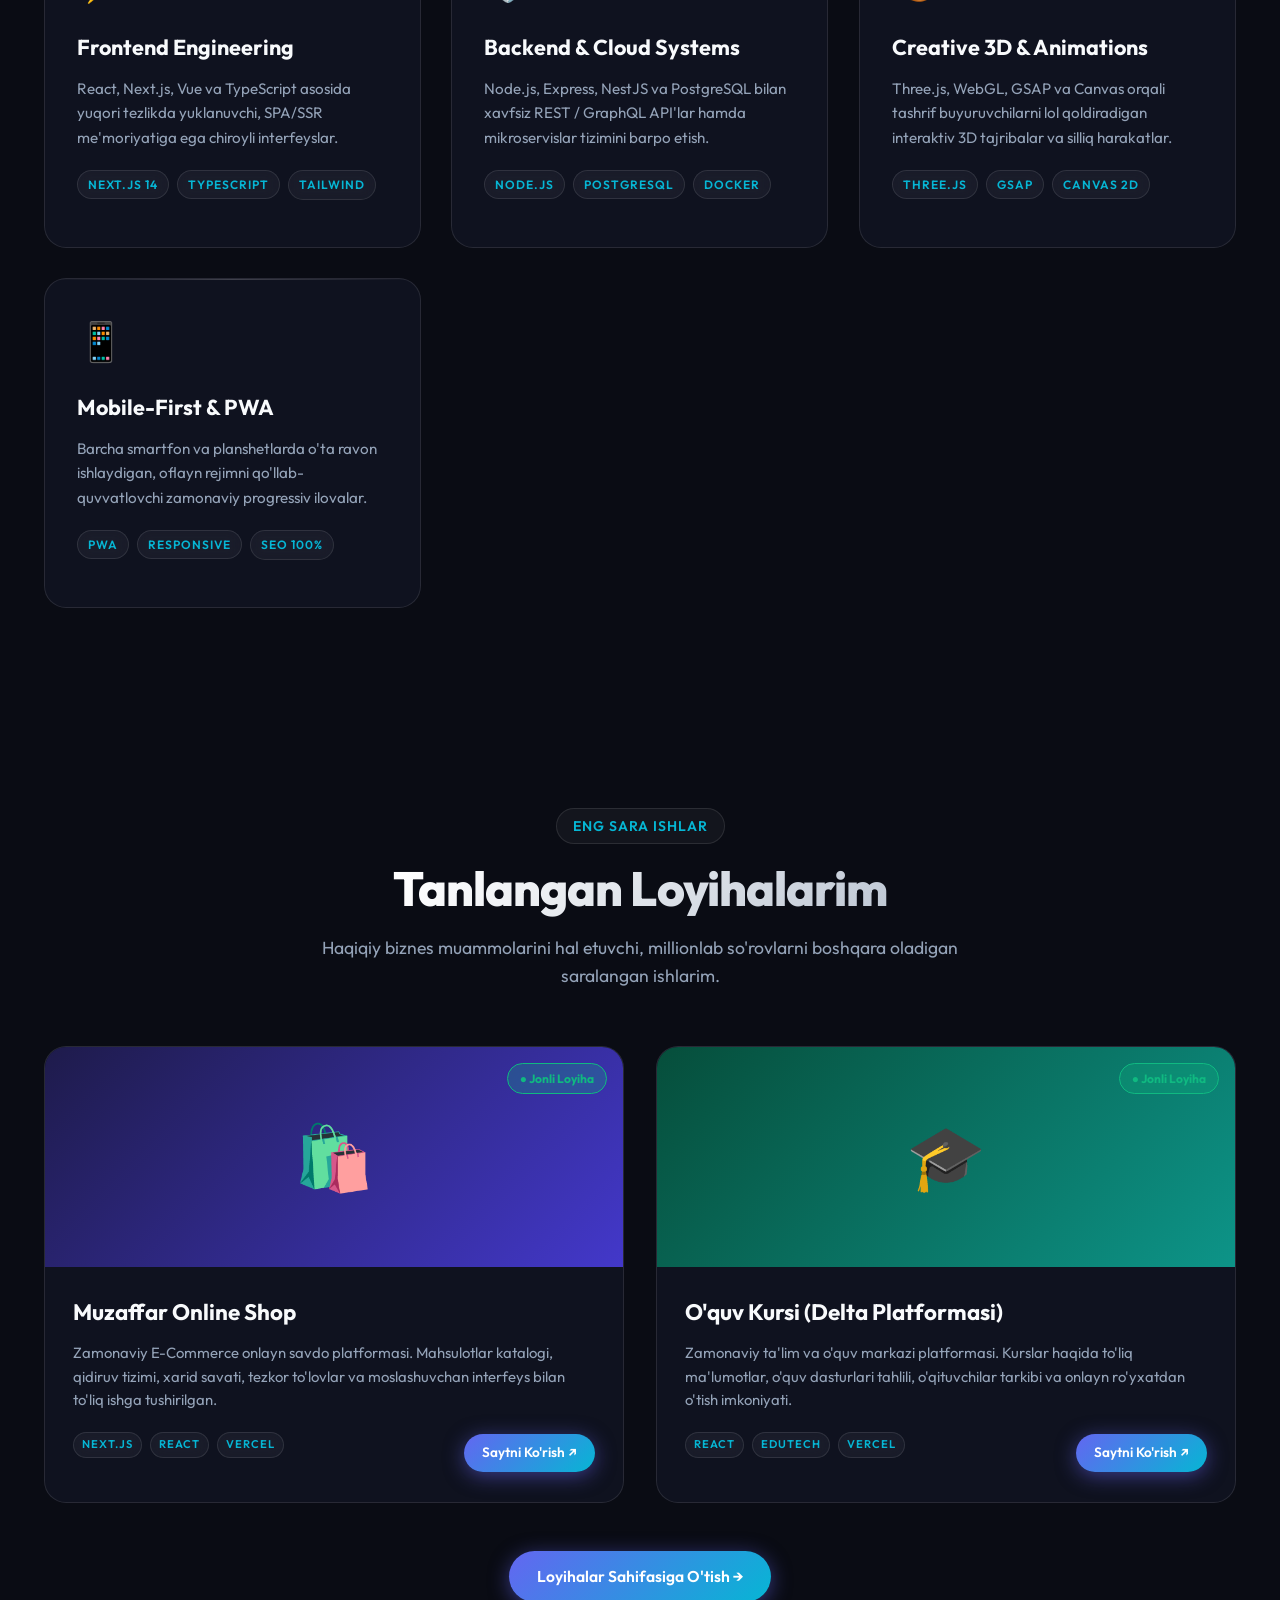
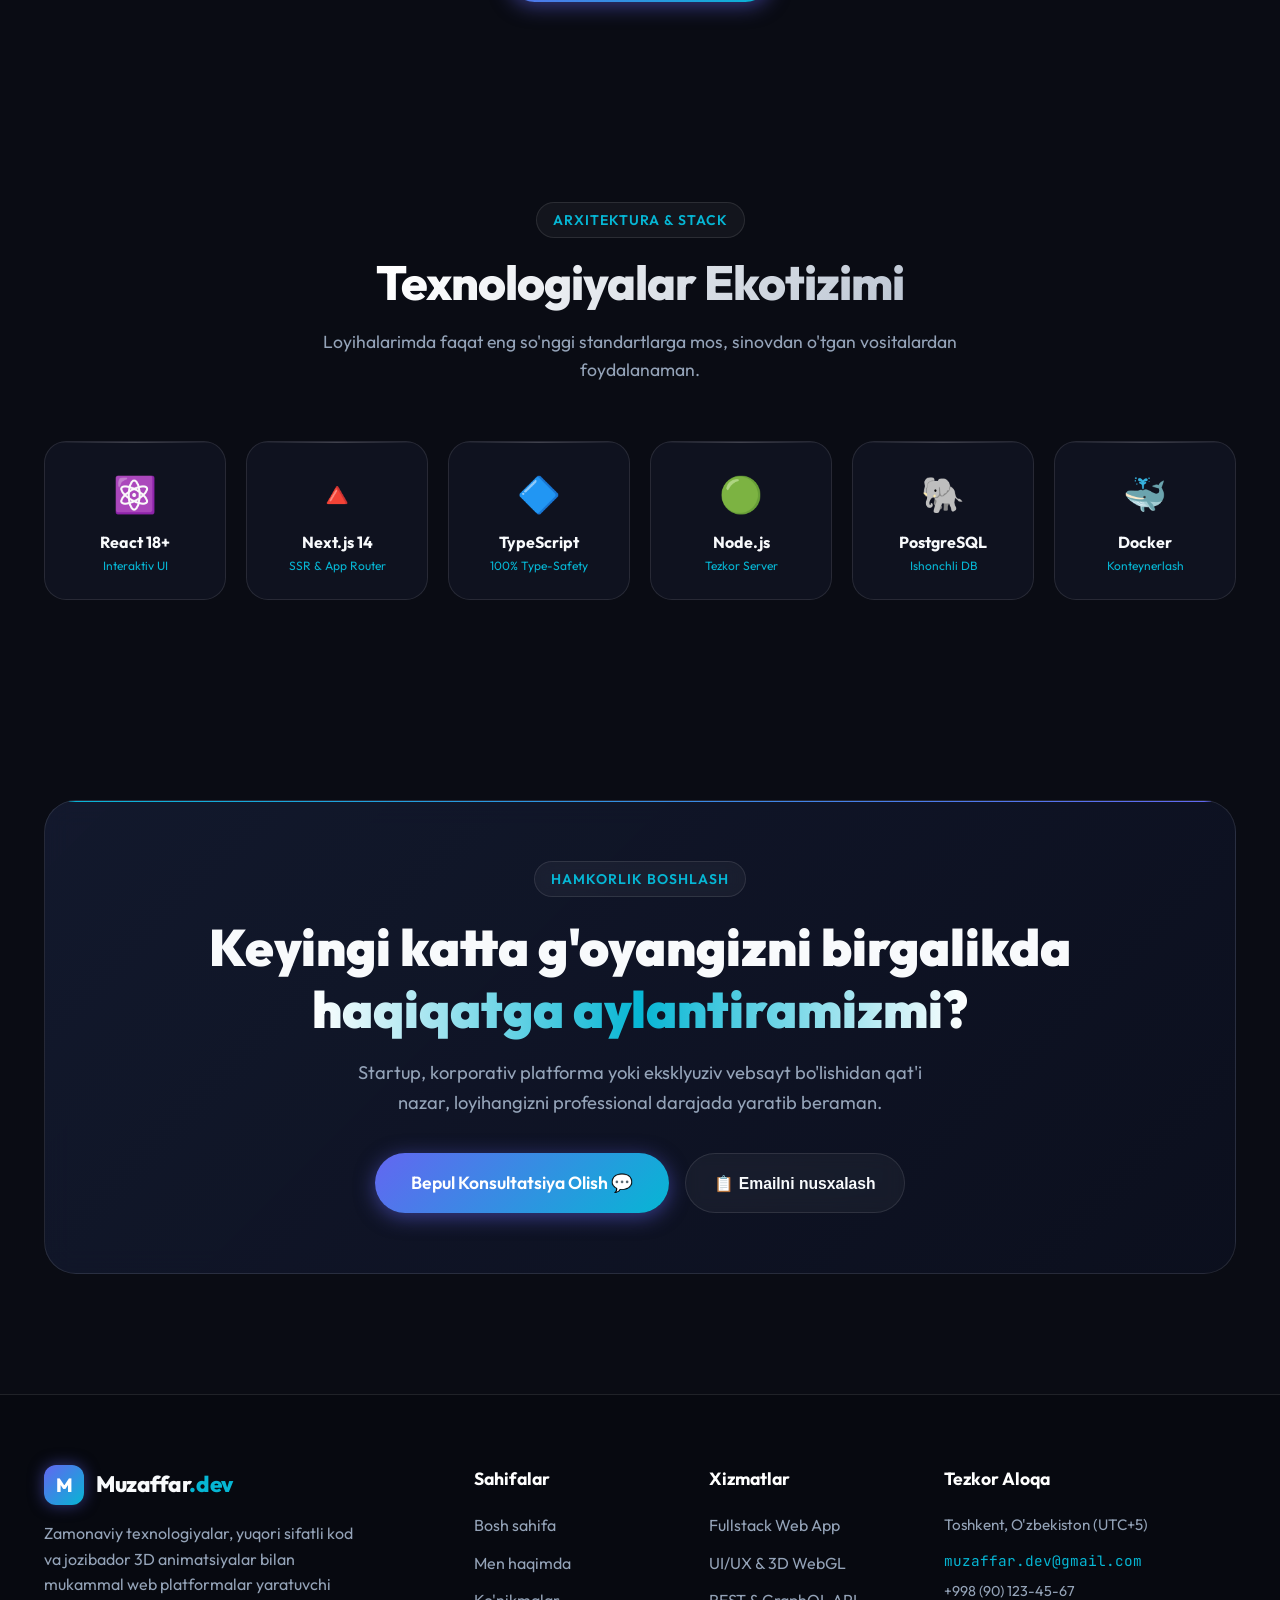
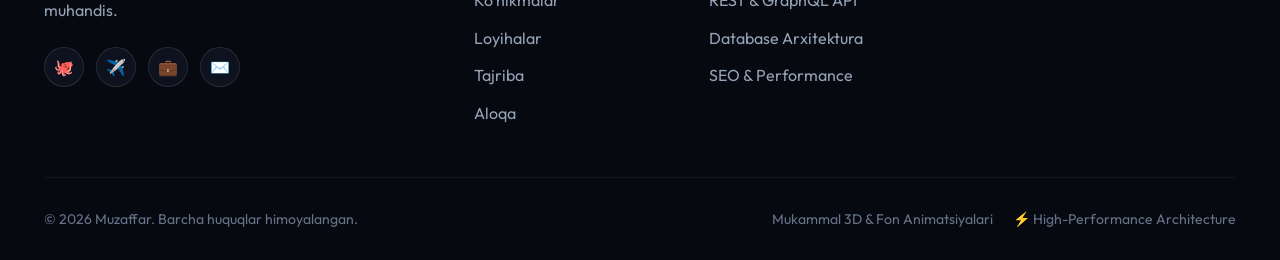
==== commit a742523e: "style" ====
--- a/index.html
+++ b/index.html
@@ -55,9 +55,9 @@
   <!-- ==========================================
        SECTION 1: HERO & INTERACTIVE SHOWCASE
        ========================================== -->
-  <section class="section" style="padding-top: 170px; min-height: 90vh; display: flex; align-items: center;">
-    <div class="container">
-      <div style="display: grid; grid-template-columns: 1.2fr 0.8fr; gap: 48px; align-items: center;" class="hero-grid-wrapper">
+  <section class="section hero-main-section">
+    <div class="container">
+      <div class="hero-grid-wrapper">
         
         <div class="reveal-fade-up">
           <div class="section-tag radar-pulse">
@@ -231,48 +231,52 @@
         <p class="section-desc">Haqiqiy biznes muammolarini hal etuvchi, millionlab so'rovlarni boshqara oladigan saralangan ishlarim.</p>
       </div>
 
-      <div style="display: grid; grid-template-columns: repeat(auto-fit, minmax(360px, 1fr)); gap: 32px;">
+      <div style="display: grid; grid-template-columns: repeat(auto-fit, minmax(340px, 1fr)); gap: 32px;">
         
-        <!-- Project Card 1 -->
+        <!-- Project Card 1: Muzaffar Online Shop -->
         <div class="glass-card tilt-card reveal-fade-up delay-1" style="padding: 0; overflow: hidden;">
-          <div style="height: 220px; background: linear-gradient(135deg, #1e1b4b, #312e81); position: relative; display: flex; align-items: center; justify-content: center;">
+          <div style="height: 220px; background: linear-gradient(135deg, #1e1b4b, #4338ca); position: relative; display: flex; align-items: center; justify-content: center;">
             <div style="font-size: 4rem;">🛍️</div>
-            <span style="position: absolute; top: 16px; right: 16px; background: rgba(0,0,0,0.6); backdrop-filter: blur(8px); padding: 5px 12px; border-radius: 20px; font-size: 0.75rem; border: 1px solid var(--border-glass);">E-Commerce Ecosystem</span>
+            <span style="position: absolute; top: 16px; right: 16px; background: rgba(16, 185, 129, 0.25); color: #10b981; border: 1px solid #10b981; backdrop-filter: blur(8px); padding: 5px 12px; border-radius: 20px; font-size: 0.75rem; font-weight: 700;">● Jonli Loyiha</span>
           </div>
           <div style="padding: 28px;">
-            <h3 style="font-size: 1.4rem; font-weight: 700; margin-bottom: 10px;">NovaMart - AI Boshqaruvli Savdo Platformasi</h3>
+            <h3 style="font-size: 1.4rem; font-weight: 700; margin-bottom: 10px;">Muzaffar Online Shop</h3>
             <p style="color: var(--text-muted); font-size: 0.93rem; line-height: 1.6; margin-bottom: 20px;">
-              Tezkor to'lov shlyuzlari, avtomatik tavsiyalar tizimi va real vaqt ombor monitoringi bilan jihozlangan do'kon platformasi.
+              Zamonaviy E-Commerce onlayn savdo platformasi. Mahsulotlar katalogi, qidiruv tizimi, xarid savati, tezkor to'lovlar va moslashuvchan interfeys bilan to'liq ishga tushirilgan.
             </p>
-            <div style="display: flex; justify-content: space-between; align-items: center;">
+            <div style="display: flex; justify-content: space-between; align-items: center; flex-wrap: wrap; gap: 12px;">
               <div style="display: flex; gap: 8px;">
                 <span class="section-tag" style="padding: 3px 8px; font-size: 0.7rem;">Next.js</span>
-                <span class="section-tag" style="padding: 3px 8px; font-size: 0.7rem;">Stripe</span>
-                <span class="section-tag" style="padding: 3px 8px; font-size: 0.7rem;">Prisma</span>
+                <span class="section-tag" style="padding: 3px 8px; font-size: 0.7rem;">React</span>
+                <span class="section-tag" style="padding: 3px 8px; font-size: 0.7rem;">Vercel</span>
               </div>
-              <a href="projects.html" class="btn btn-outline" style="padding: 8px 16px; font-size: 0.85rem;">Batafsil →</a>
+              <a href="https://muzaffar-online-shop.vercel.app/" target="_blank" rel="noopener noreferrer" class="btn btn-primary" style="padding: 8px 18px; font-size: 0.85rem;">
+                Saytni Ko'rish ↗
+              </a>
             </div>
           </div>
         </div>
 
-        <!-- Project Card 2 -->
+        <!-- Project Card 2: O'quv Kursi Delta -->
         <div class="glass-card tilt-card reveal-fade-up delay-2" style="padding: 0; overflow: hidden;">
-          <div style="height: 220px; background: linear-gradient(135deg, #064e3b, #047857); position: relative; display: flex; align-items: center; justify-content: center;">
-            <div style="font-size: 4rem;">📊</div>
-            <span style="position: absolute; top: 16px; right: 16px; background: rgba(0,0,0,0.6); backdrop-filter: blur(8px); padding: 5px 12px; border-radius: 20px; font-size: 0.75rem; border: 1px solid var(--border-glass);">Fintech SaaS</span>
+          <div style="height: 220px; background: linear-gradient(135deg, #064e3b, #0d9488); position: relative; display: flex; align-items: center; justify-content: center;">
+            <div style="font-size: 4rem;">🎓</div>
+            <span style="position: absolute; top: 16px; right: 16px; background: rgba(16, 185, 129, 0.25); color: #10b981; border: 1px solid #10b981; backdrop-filter: blur(8px); padding: 5px 12px; border-radius: 20px; font-size: 0.75rem; font-weight: 700;">● Jonli Loyiha</span>
           </div>
           <div style="padding: 28px;">
-            <h3 style="font-size: 1.4rem; font-weight: 700; margin-bottom: 10px;">FinPulse - Kripto & Aktivlar Analitikasi</h3>
+            <h3 style="font-size: 1.4rem; font-weight: 700; margin-bottom: 10px;">O'quv Kursi (Delta Platformasi)</h3>
             <p style="color: var(--text-muted); font-size: 0.93rem; line-height: 1.6; margin-bottom: 20px;">
-              WebSocket orqali soniyalik narx yangilanishlari, interaktiv grafiklar va AI asosidagi moliyaviy bashorat moduli.
+              Zamonaviy ta'lim va o'quv markazi platformasi. Kurslar haqida to'liq ma'lumotlar, o'quv dasturlari tahlili, o'qituvchilar tarkibi va onlayn ro'yxatdan o'tish imkoniyati.
             </p>
-            <div style="display: flex; justify-content: space-between; align-items: center;">
+            <div style="display: flex; justify-content: space-between; align-items: center; flex-wrap: wrap; gap: 12px;">
               <div style="display: flex; gap: 8px;">
                 <span class="section-tag" style="padding: 3px 8px; font-size: 0.7rem;">React</span>
-                <span class="section-tag" style="padding: 3px 8px; font-size: 0.7rem;">WebSockets</span>
-                <span class="section-tag" style="padding: 3px 8px; font-size: 0.7rem;">Tailwind</span>
+                <span class="section-tag" style="padding: 3px 8px; font-size: 0.7rem;">EduTech</span>
+                <span class="section-tag" style="padding: 3px 8px; font-size: 0.7rem;">Vercel</span>
               </div>
-              <a href="projects.html" class="btn btn-outline" style="padding: 8px 16px; font-size: 0.85rem;">Batafsil →</a>
+              <a href="https://o-quv-kursi-delta.vercel.app/" target="_blank" rel="noopener noreferrer" class="btn btn-primary" style="padding: 8px 18px; font-size: 0.85rem;">
+                Saytni Ko'rish ↗
+              </a>
             </div>
           </div>
         </div>
@@ -280,7 +284,7 @@
       </div>
 
       <div style="text-align: center; margin-top: 48px;">
-        <a href="projects.html" class="btn btn-primary">Barcha 12+ Loyihalarni ko'rish →</a>
+        <a href="projects.html" class="btn btn-primary">Loyihalar Sahifasiga O'tish →</a>
       </div>
     </div>
   </section>
--- a/assets/css/style.css
+++ b/assets/css/style.css
@@ -573,43 +573,314 @@
   opacity: 1;
 }
 
-/* Responsive Media Queries */
-@media (max-width: 992px) {
+.hero-main-section {
+  padding-top: 160px;
+  min-height: 90vh;
+  display: flex;
+  align-items: center;
+}
+
+/* Common Grid Layout Classes for Responsiveness */
+.hero-grid-wrapper {
+  display: grid;
+  grid-template-columns: 1.2fr 0.8fr;
+  gap: 48px;
+  align-items: center;
+}
+
+.about-hero-grid {
+  display: grid;
+  grid-template-columns: 1fr 2fr;
+  gap: 40px;
+  align-items: center;
+}
+
+.case-study-grid {
+  display: grid;
+  grid-template-columns: 1.2fr 0.8fr;
+  gap: 40px;
+  align-items: center;
+}
+
+.form-row {
+  display: grid;
+  grid-template-columns: 1fr 1fr;
+  gap: 20px;
+  margin-bottom: 20px;
+}
+
+.timeline-wrapper {
+  max-width: 860px;
+  margin: 0 auto;
+  position: relative;
+}
+
+.timeline-bar {
+  position: absolute;
+  top: 0;
+  bottom: 0;
+  left: 24px;
+  width: 2px;
+  background: linear-gradient(180deg, var(--secondary), var(--primary), transparent);
+}
+
+.timeline-card {
+  margin-left: 60px;
+  margin-bottom: 36px;
+  position: relative;
+}
+
+.timeline-dot {
+  position: absolute;
+  left: -46px;
+  top: 28px;
+  width: 18px;
+  height: 18px;
+  border-radius: 50%;
+}
+
+/* ===================================================
+   COMPREHENSIVE RESPONSIVE MEDIA QUERIES
+   =================================================== */
+
+/* 1. Large Tablets & Small Laptops (max-width: 1024px) */
+@media (max-width: 1024px) {
+  .container {
+    padding: 0 20px;
+  }
+  .section {
+    padding: 80px 0;
+  }
+  .hero-grid-wrapper {
+    grid-template-columns: 1fr;
+    gap: 40px;
+    text-align: center;
+  }
+  .about-hero-grid {
+    grid-template-columns: 1fr;
+    gap: 32px;
+    text-align: center;
+  }
+  .case-study-grid {
+    grid-template-columns: 1fr;
+    gap: 32px;
+  }
   .footer-grid {
-    grid-template-columns: 1fr 1fr;
-  }
-}
-
+    grid-template-columns: 1.5fr 1fr 1fr;
+    gap: 30px;
+  }
+}
+
+/* 2. Tablets (max-width: 768px) */
 @media (max-width: 768px) {
+  .section {
+    padding: 60px 0;
+  }
+  .section-header {
+    margin-bottom: 36px;
+  }
+  .section-title {
+    font-size: clamp(1.8rem, 5vw, 2.4rem);
+  }
+  .section-desc {
+    font-size: 1rem;
+  }
+  .page-hero {
+    padding: 130px 0 50px 0;
+  }
+  .glass-card {
+    padding: 24px 20px;
+    border-radius: 18px;
+  }
+  .hero-grid-wrapper {
+    grid-template-columns: 1fr;
+    text-align: center;
+  }
+  .hero-grid-wrapper .btn-magnetic {
+    width: 100%;
+  }
+
+  /* Mobile Navigation Drawer */
   .nav-menu {
     position: fixed;
-    top: 75px;
-    left: 20px;
-    right: 20px;
+    top: 72px;
+    left: 14px;
+    right: 14px;
     flex-direction: column;
-    background: rgba(15, 18, 30, 0.96);
-    padding: 24px;
+    align-items: stretch;
+    background: rgba(12, 16, 28, 0.98);
+    padding: 20px 14px;
     border-radius: 20px;
     border: 1px solid var(--border-glass);
     display: none;
-    backdrop-filter: blur(24px);
-    box-shadow: 0 20px 40px rgba(0,0,0,0.8);
+    backdrop-filter: blur(28px);
+    box-shadow: 0 25px 60px rgba(0, 0, 0, 0.9);
+    z-index: 1002;
+    max-height: calc(100vh - 90px);
+    overflow-y: auto;
   }
   .nav-menu.open {
     display: flex;
+    animation: menuSlideDown 0.3s cubic-bezier(0.16, 1, 0.3, 1) forwards;
+  }
+  .nav-link {
+    width: 100%;
+    padding: 12px 18px;
+    font-size: 1rem;
+    border-radius: 12px;
+    justify-content: flex-start;
   }
   .menu-toggle {
     display: flex;
   }
+  .menu-toggle.active span:nth-child(1) {
+    transform: translateY(7px) rotate(45deg);
+  }
+  .menu-toggle.active span:nth-child(2) {
+    opacity: 0;
+  }
+  .menu-toggle.active span:nth-child(3) {
+    transform: translateY(-7px) rotate(-45deg);
+  }
+
+  /* Form & Footer */
+  .form-row {
+    grid-template-columns: 1fr;
+    gap: 16px;
+    margin-bottom: 16px;
+  }
+  .footer-grid {
+    grid-template-columns: 1fr 1fr;
+    gap: 28px;
+  }
+  .footer-bottom {
+    flex-direction: column;
+    gap: 14px;
+    text-align: center;
+  }
+
+  /* Experience Timeline on Tablet */
+  .timeline-bar {
+    left: 18px;
+  }
+  .timeline-card {
+    margin-left: 48px;
+    margin-bottom: 28px;
+    padding: 22px 18px;
+  }
+  .timeline-dot {
+    left: -39px;
+    top: 24px;
+    width: 16px;
+    height: 16px;
+  }
+  .hide-mobile {
+    display: none !important;
+  }
+}
+
+/* 3. Small Mobile Phones (max-width: 480px) */
+@media (max-width: 480px) {
+  .container {
+    padding: 0 14px;
+  }
+  .section {
+    padding: 48px 0;
+  }
+  .page-hero {
+    padding: 110px 0 35px 0;
+  }
+  .section-title {
+    font-size: 1.65rem;
+  }
+  .glass-card {
+    padding: 20px 16px;
+    border-radius: 16px;
+  }
+  .brand-logo {
+    font-size: 1.15rem;
+    gap: 8px;
+  }
+  .logo-badge {
+    width: 34px;
+    height: 34px;
+    font-size: 1rem;
+  }
+  .btn {
+    padding: 11px 20px;
+    font-size: 0.9rem;
+    width: 100%;
+  }
+  .nav-actions .btn-primary {
+    display: none; /* Hide collaborate button in navbar header on tiny screens to avoid crowding */
+  }
+
+  /* Experience Timeline on Small Mobile */
+  .timeline-bar {
+    left: 12px;
+  }
+  .timeline-card {
+    margin-left: 34px;
+    margin-bottom: 24px;
+    padding: 18px 14px;
+  }
+  .timeline-dot {
+    left: -29px;
+    top: 20px;
+    width: 14px;
+    height: 14px;
+  }
+
+  /* Footer on Mobile */
   .footer-grid {
     grid-template-columns: 1fr;
-  }
-  .footer-bottom {
-    flex-direction: column;
-    gap: 16px;
-    text-align: center;
+    gap: 24px;
+  }
+
+  /* Floating Switcher Controls on Mobile */
+  .floating-control-dock {
+    bottom: 16px;
+    right: 16px;
+  }
+  .dock-trigger-btn {
+    width: 46px;
+    height: 46px;
+    font-size: 1.15rem;
+  }
+  .bg-switcher-card {
+    width: calc(100vw - 32px);
+    max-width: 280px;
+    padding: 12px 14px;
   }
   .bg-switcher-options {
     flex-direction: column;
-  }
-}
+    gap: 6px;
+  }
+  .bg-mode-btn {
+    padding: 10px 12px;
+    font-size: 0.82rem;
+    justify-content: flex-start;
+  }
+}
+
+/* 4. Touch Devices & Cursor Optimizations */
+@media (hover: none) and (pointer: coarse) {
+  #cursor-glow {
+    display: none !important;
+  }
+  .tilt-card {
+    transform: none !important;
+  }
+}
+
+@keyframes menuSlideDown {
+  from {
+    opacity: 0;
+    transform: translateY(-15px);
+  }
+  to {
+    opacity: 1;
+    transform: translateY(0);
+  }
+}
+
--- a/assets/css/backgrounds.css
+++ b/assets/css/backgrounds.css
@@ -258,3 +258,34 @@
   66% { border-radius: 60% 40% 30% 70% / 60% 30% 70% 40%; transform: scale(0.9) translate(-25px, 25px); }
   100% { border-radius: 50% 50% 50% 50%; transform: scale(1) translate(0, 0); }
 }
+
+/* Mobile optimizations for matched background elements */
+@media (max-width: 768px) {
+  .neural-node-ring {
+    transform: scale(0.65) !important;
+    opacity: 0.35;
+  }
+  .neural-data-chip {
+    font-size: 0.68rem;
+    padding: 4px 10px;
+    opacity: 0.6;
+  }
+  .cyber-hud-badge {
+    font-size: 0.68rem;
+    padding: 5px 10px;
+    opacity: 0.6;
+  }
+  .cyber-reticle {
+    transform: scale(0.7) !important;
+    opacity: 0.35;
+  }
+  .aurora-glass-prism {
+    transform: scale(0.65) !important;
+    opacity: 0.35;
+  }
+  .aurora-crystal-tag {
+    font-size: 0.7rem;
+    padding: 5px 10px;
+    opacity: 0.6;
+  }
+}
--- a/assets/css/animations.css
+++ b/assets/css/animations.css
@@ -57,6 +57,20 @@
 .reveal-slide-right.revealed {
   opacity: 1;
   transform: translateX(0);
+}
+
+/* Mobile: Use subtle vertical rise instead of wide horizontal slides */
+@media (max-width: 640px) {
+  .reveal-slide-left,
+  .reveal-slide-right,
+  .reveal-fade-up {
+    transform: translateY(24px);
+  }
+  .reveal-slide-left.revealed,
+  .reveal-slide-right.revealed,
+  .reveal-fade-up.revealed {
+    transform: translateY(0);
+  }
 }
 
 /* Stagger delays */
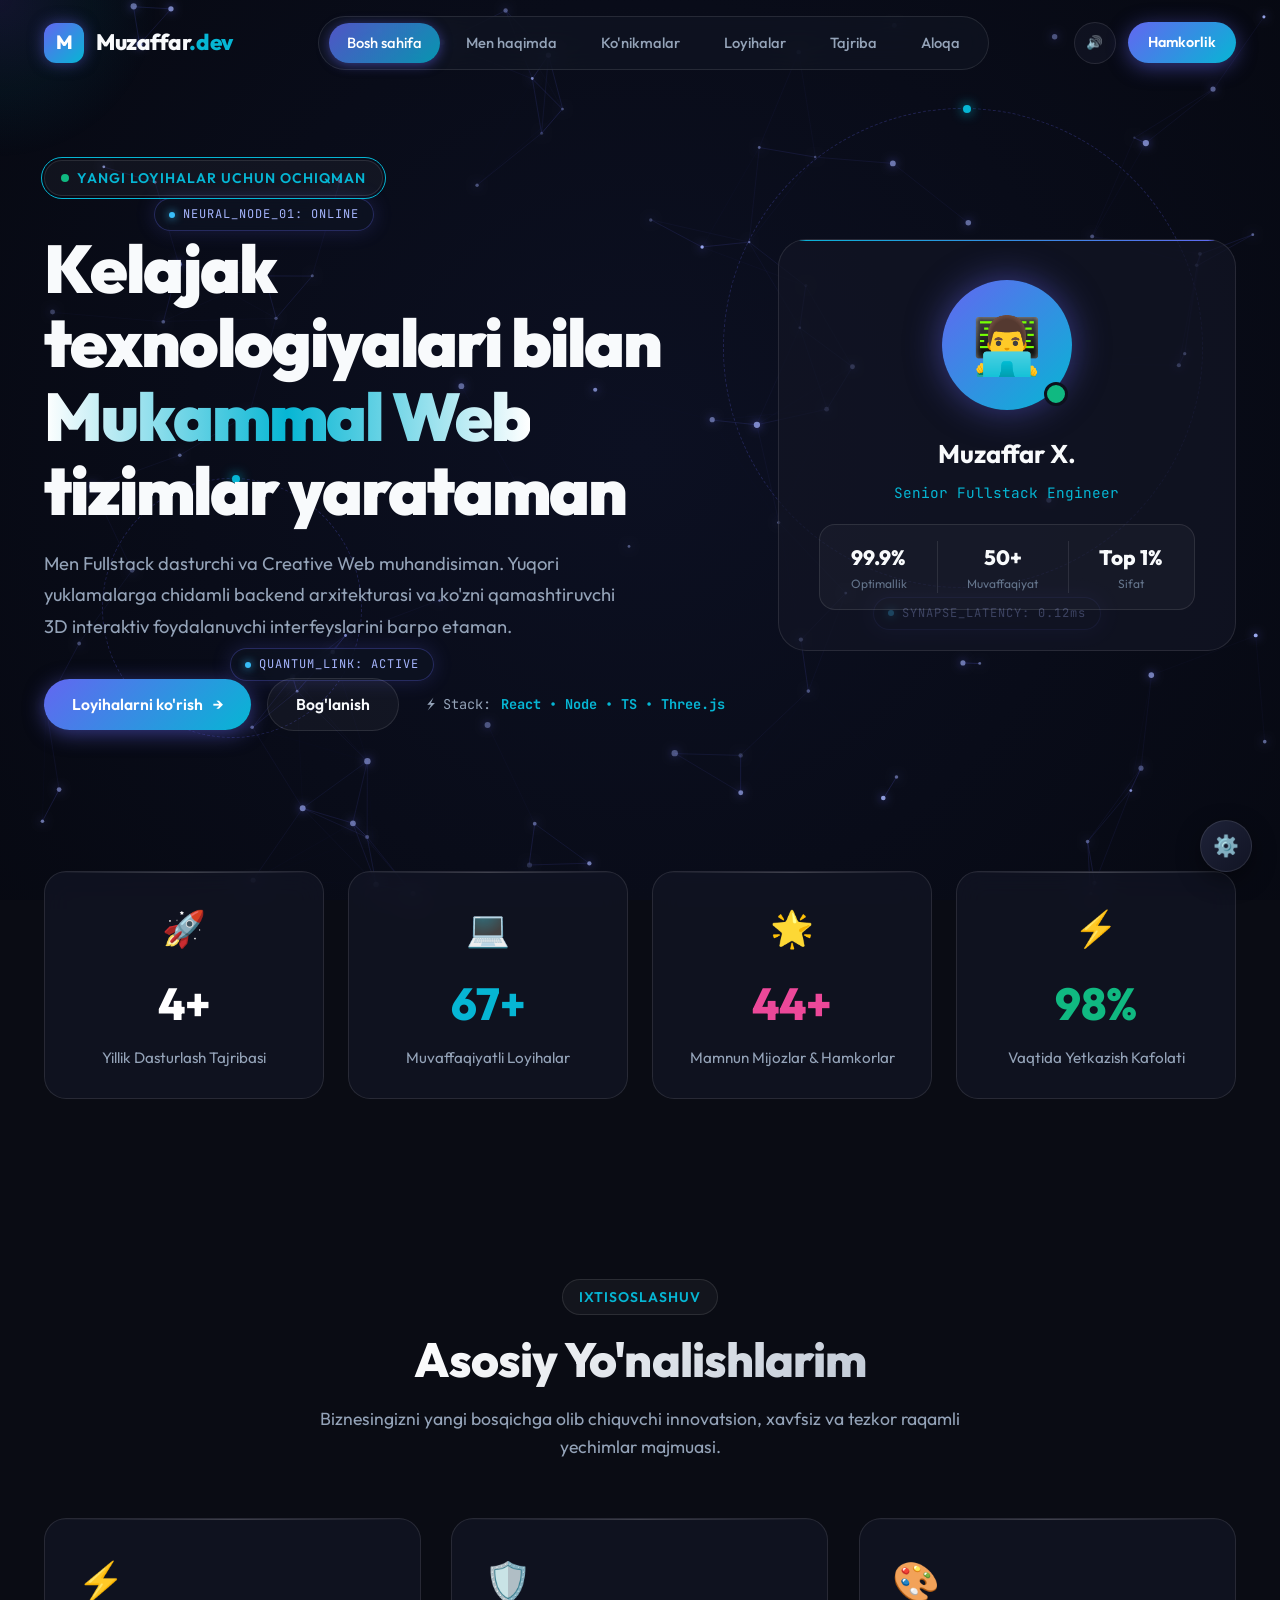
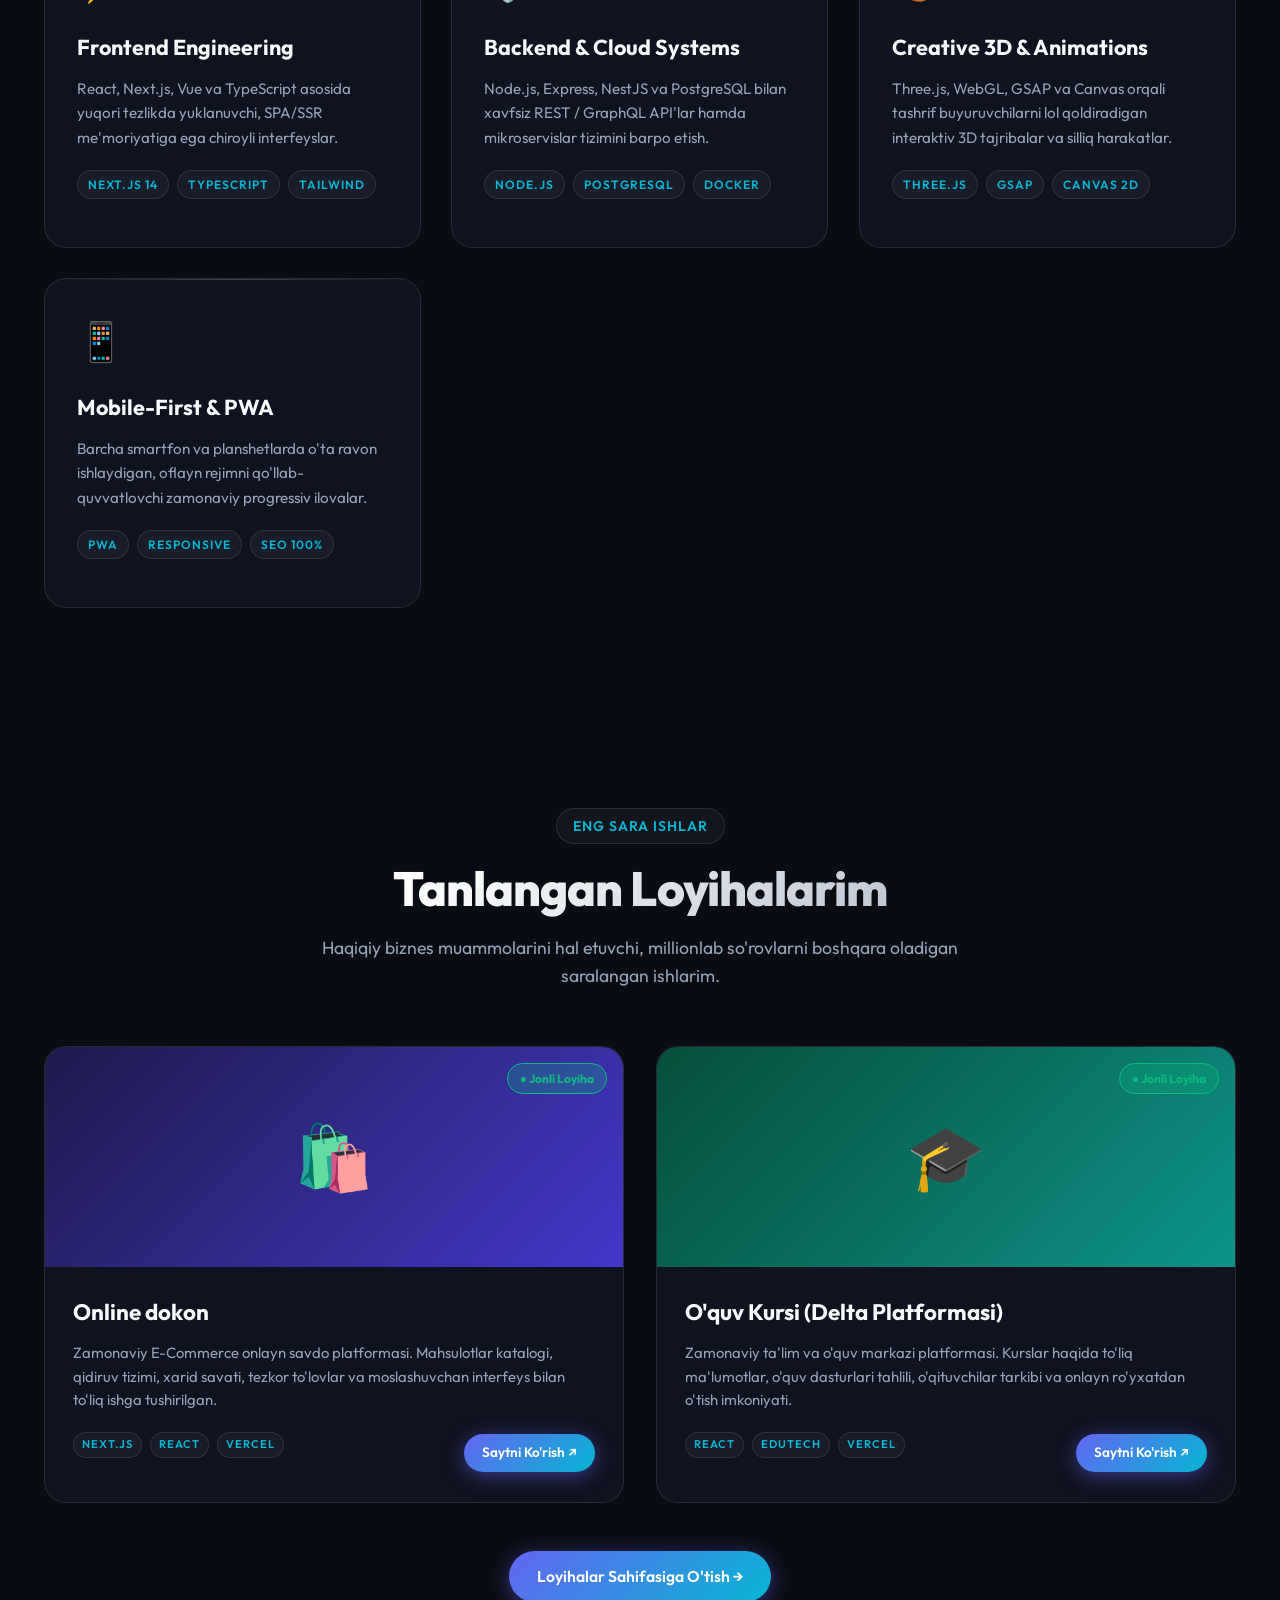
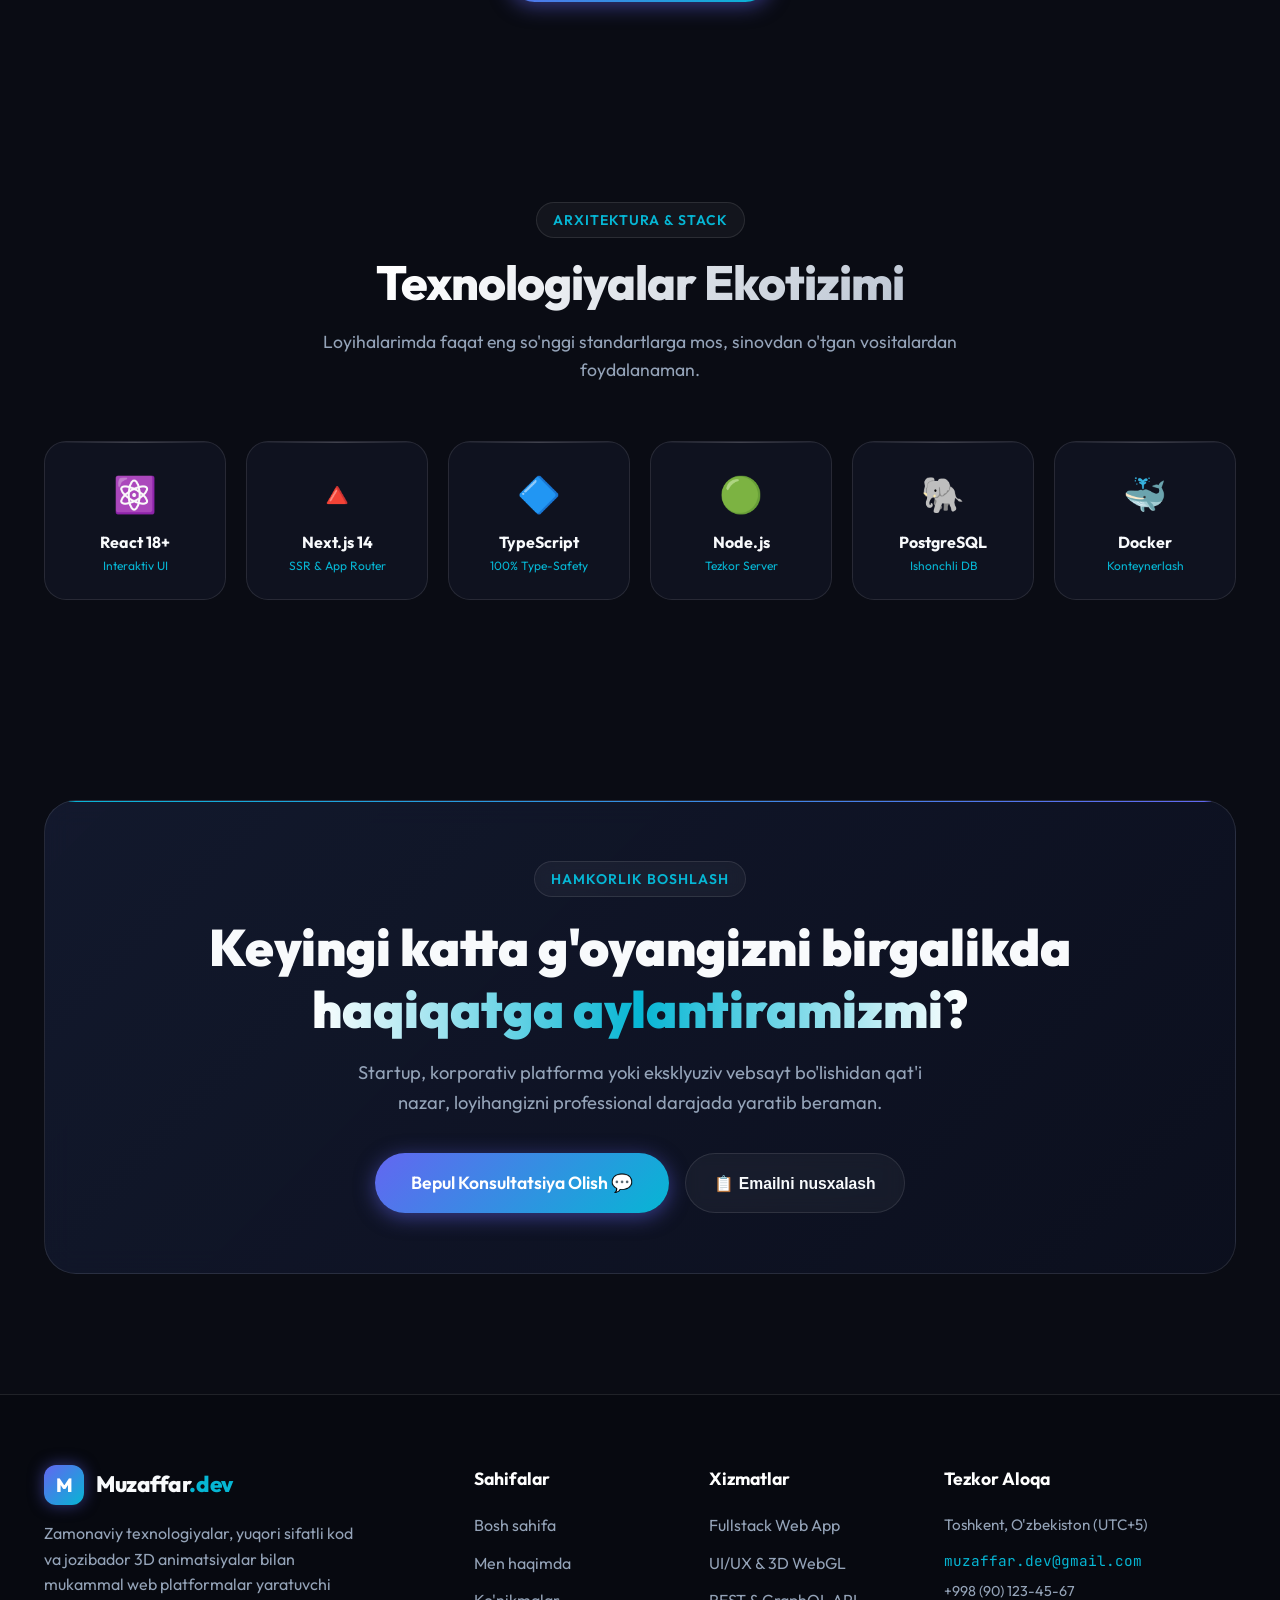
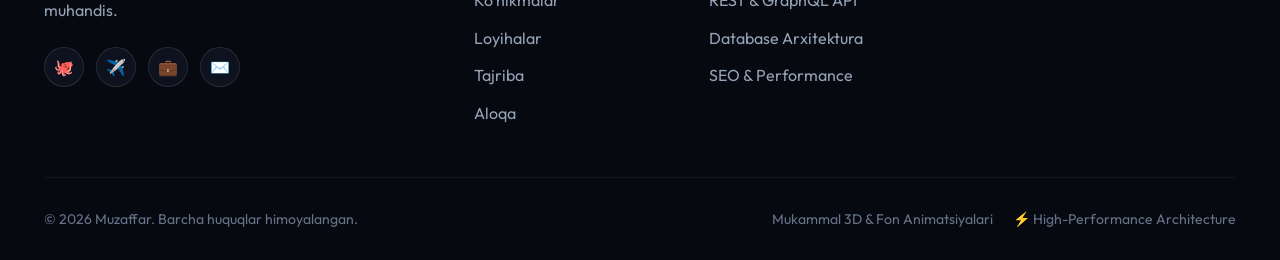
==== commit 25562426: "style" ====
--- a/index.html
+++ b/index.html
@@ -240,7 +240,7 @@
             <span style="position: absolute; top: 16px; right: 16px; background: rgba(16, 185, 129, 0.25); color: #10b981; border: 1px solid #10b981; backdrop-filter: blur(8px); padding: 5px 12px; border-radius: 20px; font-size: 0.75rem; font-weight: 700;">● Jonli Loyiha</span>
           </div>
           <div style="padding: 28px;">
-            <h3 style="font-size: 1.4rem; font-weight: 700; margin-bottom: 10px;">Muzaffar Online Shop</h3>
+            <h3 style="font-size: 1.4rem; font-weight: 700; margin-bottom: 10px;">Online dokon</h3>
             <p style="color: var(--text-muted); font-size: 0.93rem; line-height: 1.6; margin-bottom: 20px;">
               Zamonaviy E-Commerce onlayn savdo platformasi. Mahsulotlar katalogi, qidiruv tizimi, xarid savati, tezkor to'lovlar va moslashuvchan interfeys bilan to'liq ishga tushirilgan.
             </p>
@@ -250,7 +250,7 @@
                 <span class="section-tag" style="padding: 3px 8px; font-size: 0.7rem;">React</span>
                 <span class="section-tag" style="padding: 3px 8px; font-size: 0.7rem;">Vercel</span>
               </div>
-              <a href="https://muzaffar-online-shop.vercel.app/" target="_blank" rel="noopener noreferrer" class="btn btn-primary" style="padding: 8px 18px; font-size: 0.85rem;">
+              <a href="https://online-dokon-zcgz.vercel.app/" target="_blank" rel="noopener noreferrer" class="btn btn-primary" style="padding: 8px 18px; font-size: 0.85rem;">
                 Saytni Ko'rish ↗
               </a>
             </div>
--- a/assets/css/style.css
+++ b/assets/css/style.css
@@ -33,7 +33,7 @@
   --transition-smooth: all 0.35s cubic-bezier(0.16, 1, 0.3, 1);
 }
 
-/* Global Reset */
+/* Global Reset & Strict Zero-Horizontal-Scroll Enforcer */
 *, *::before, *::after {
   box-sizing: border-box;
   margin: 0;
@@ -45,15 +45,38 @@
   font-size: 16px;
   background-color: var(--bg-dark);
   color: var(--text-main);
+  overflow-x: hidden !important;
+  width: 100%;
+  max-width: 100%;
 }
 
 body {
   font-family: var(--font-sans);
   min-height: 100vh;
-  overflow-x: hidden;
+  overflow-x: hidden !important;
+  width: 100%;
+  max-width: 100%;
   background: var(--bg-dark);
   position: relative;
   line-height: 1.6;
+  opacity: 0;
+  animation: pageFadeIn 0.35s cubic-bezier(0.16, 1, 0.3, 1) forwards;
+}
+
+@keyframes pageFadeIn {
+  from { opacity: 0; }
+  to { opacity: 1; }
+}
+
+img, svg, video, canvas, audio, iframe {
+  max-width: 100%;
+  box-sizing: border-box;
+}
+
+p, h1, h2, h3, h4, h5, h6, span, a, input, textarea, select {
+  overflow-wrap: break-word;
+  word-break: break-word;
+  box-sizing: border-box;
 }
 
 /* Scroll progress bar */
@@ -67,6 +90,7 @@
   z-index: 9999;
   transition: width 0.1s ease;
   box-shadow: 0 0 10px var(--primary-glow);
+  pointer-events: none;
 }
 
 /* Custom Cursor Follower */
@@ -85,16 +109,21 @@
 /* Layout Utilities */
 .container {
   max-width: 1240px;
+  width: 100%;
   margin: 0 auto;
   padding: 0 24px;
   position: relative;
   z-index: 2;
+  box-sizing: border-box;
 }
 
 .section {
   padding: 100px 0;
   position: relative;
   z-index: 2;
+  width: 100%;
+  max-width: 100%;
+  overflow-x: clip;
 }
 
 .section-header {
@@ -743,9 +772,25 @@
     transform: translateY(-7px) rotate(-45deg);
   }
 
+  /* Universal Zero-Overflow Grid collapse */
+  div[style*="grid-template-columns"] {
+    grid-template-columns: 1fr !important;
+  }
+  .case-study-grid,
+  .hero-grid-wrapper,
+  .about-hero-grid,
+  .form-row,
+  #projects-grid-container {
+    grid-template-columns: 1fr !important;
+  }
+  .glass-card, .project-item, .tilt-card {
+    min-width: 0 !important;
+    max-width: 100% !important;
+  }
+
   /* Form & Footer */
   .form-row {
-    grid-template-columns: 1fr;
+    grid-template-columns: 1fr !important;
     gap: 16px;
     margin-bottom: 16px;
   }
--- a/assets/css/backgrounds.css
+++ b/assets/css/backgrounds.css
@@ -8,14 +8,13 @@
 
 #background-stage {
   position: fixed;
-  top: 0;
-  left: 0;
-  width: 100vw;
-  height: 100vh;
+  inset: 0;
+  width: 100%;
+  height: 100%;
   z-index: 0;
   pointer-events: none;
-  overflow: hidden;
-  transition: opacity 0.5s ease;
+  overflow: hidden !important;
+  transition: opacity 0.4s ease;
 }
 
 #bg-canvas {
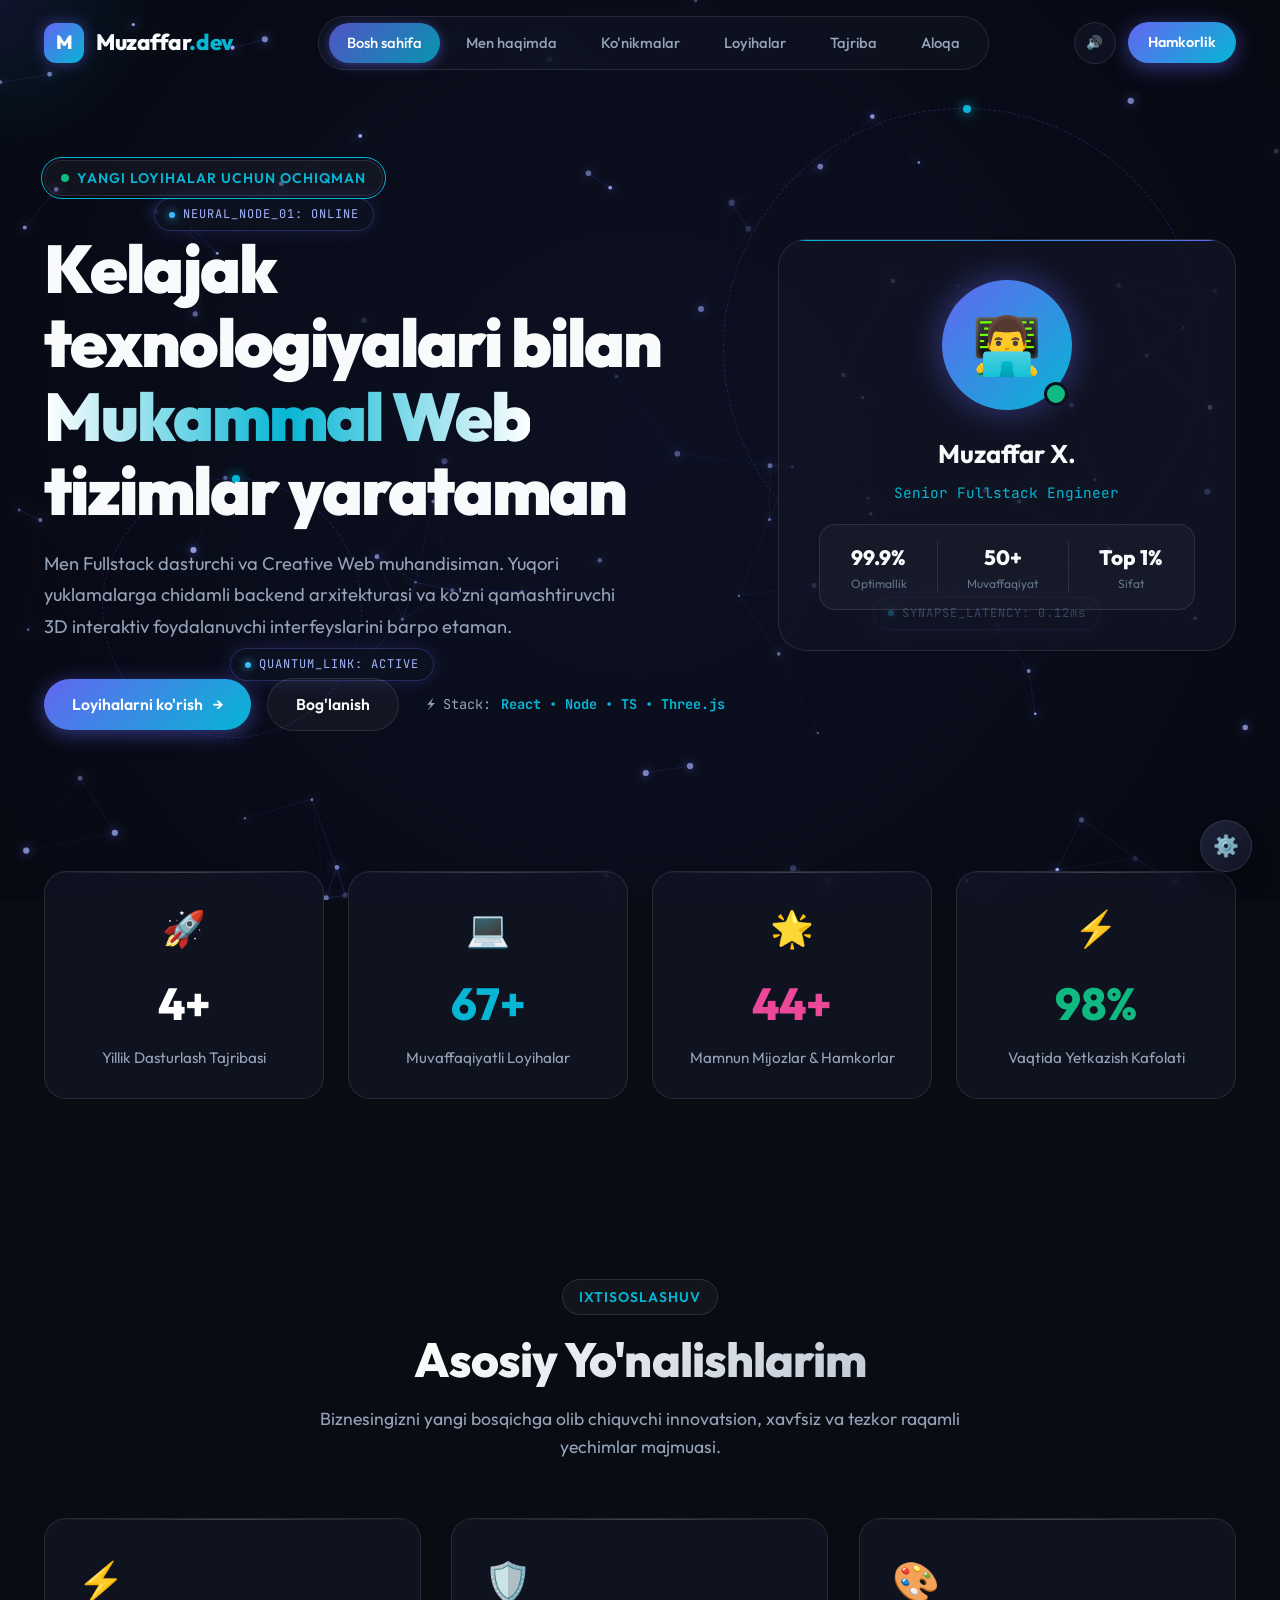
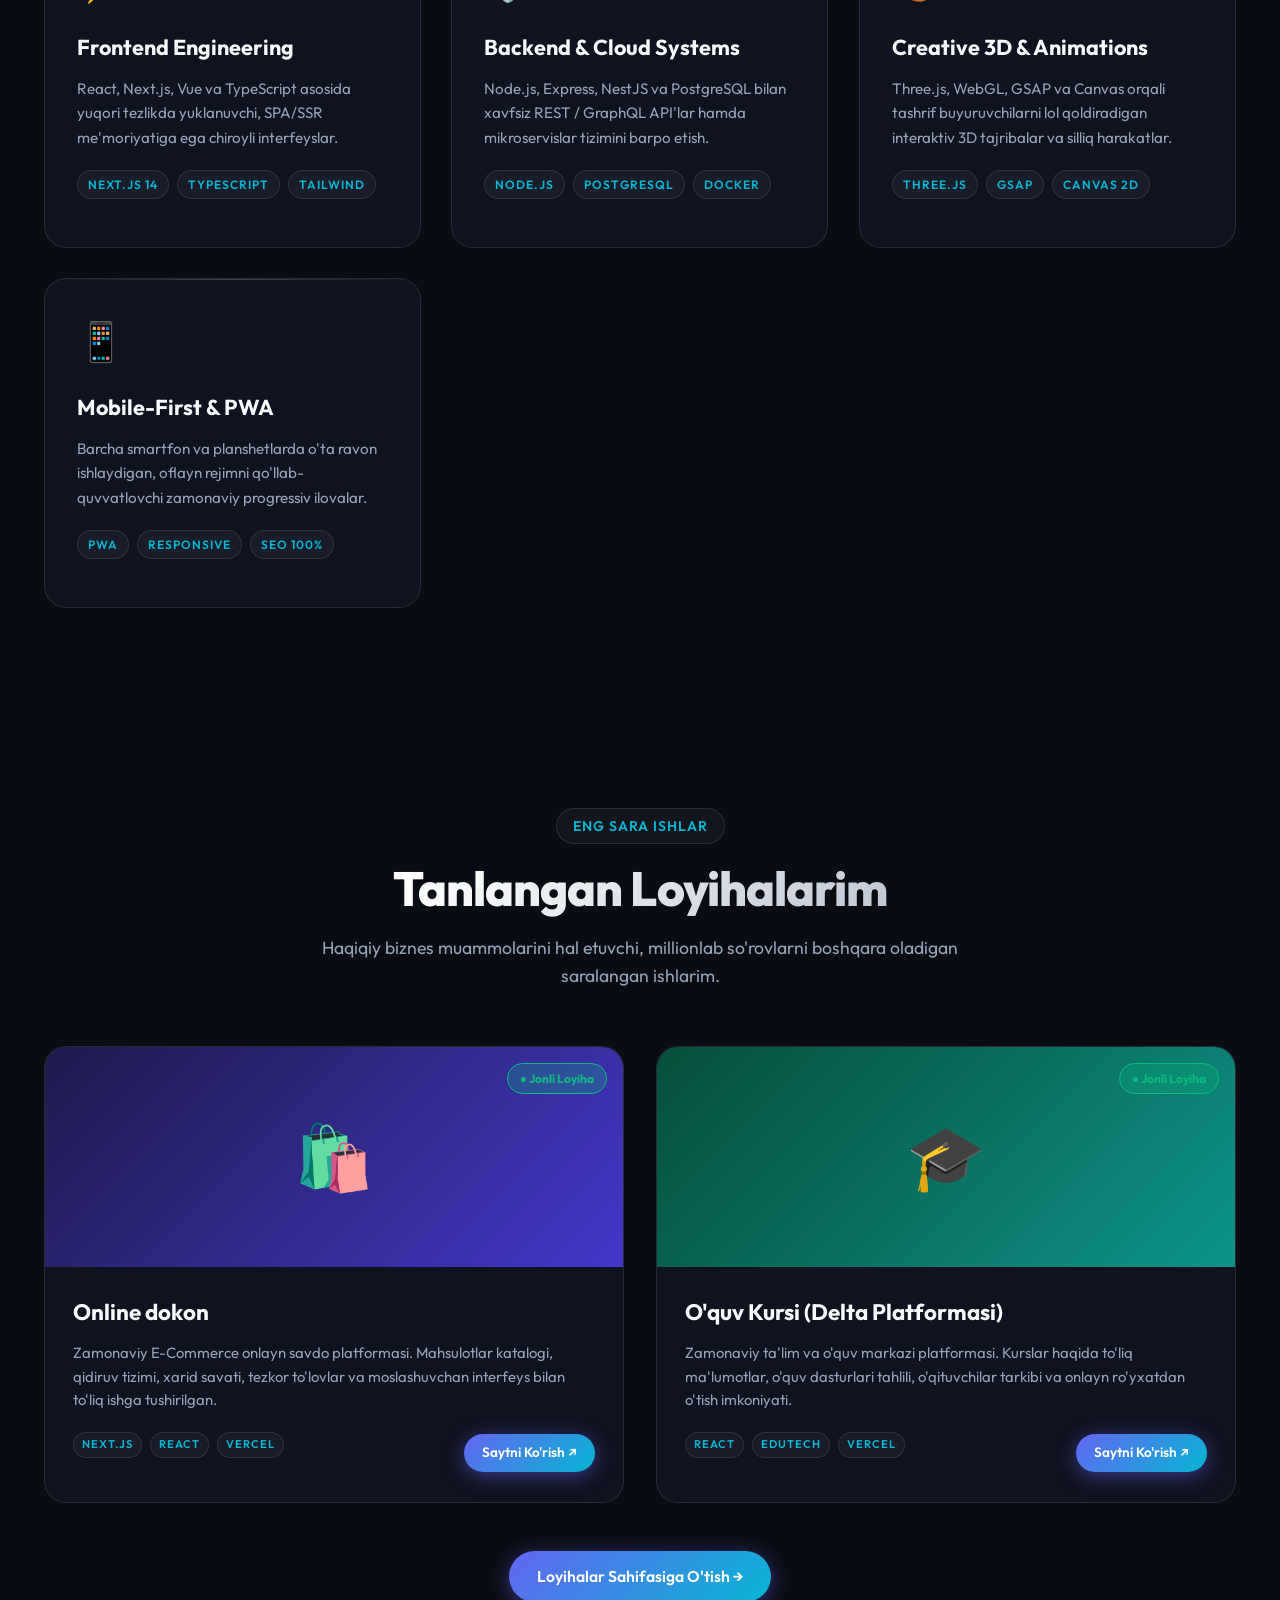
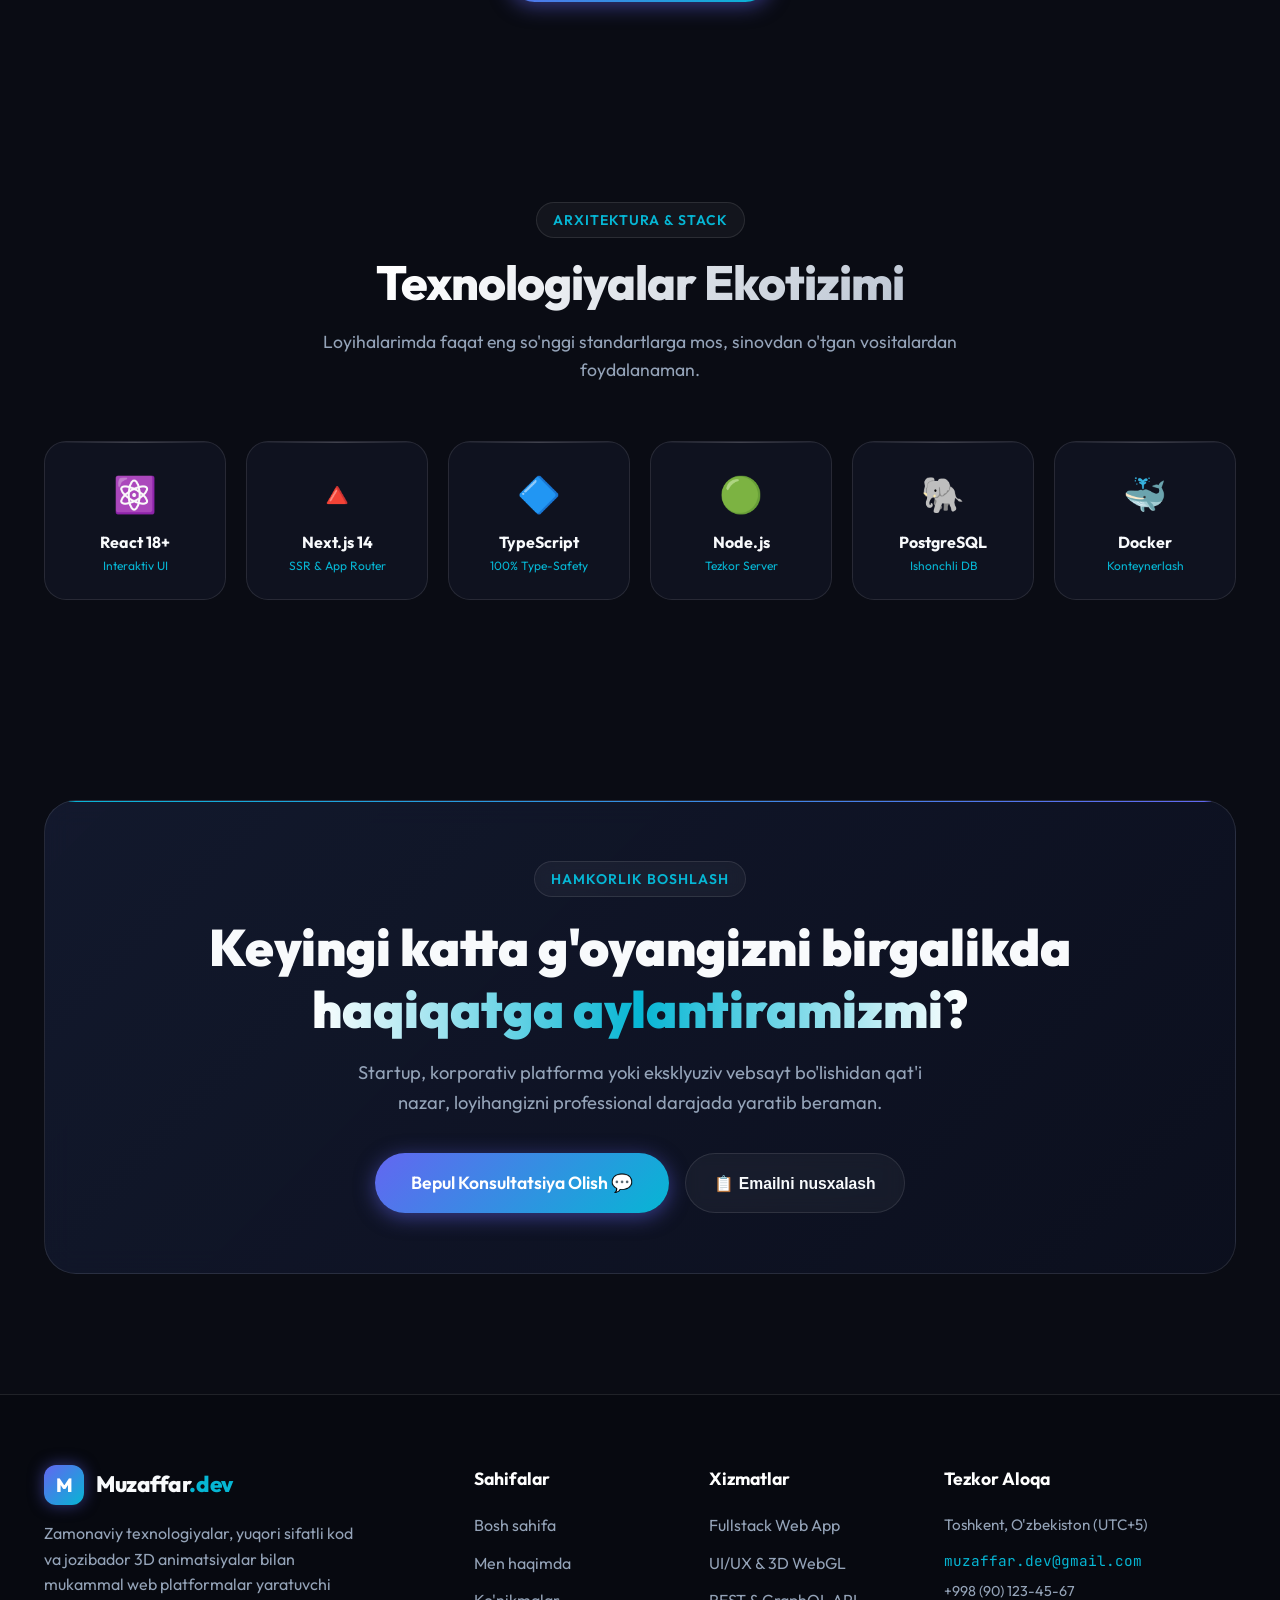
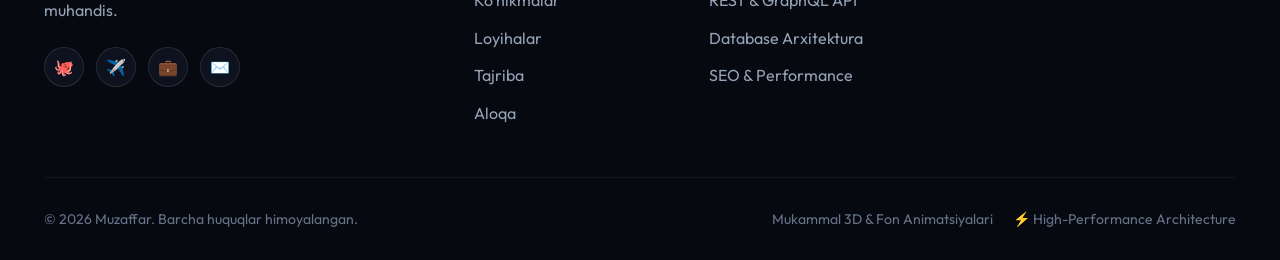
==== commit 47aff86f: "sayt ozgartirildi" ====
--- a/index.html
+++ b/index.html
@@ -250,7 +250,7 @@
                 <span class="section-tag" style="padding: 3px 8px; font-size: 0.7rem;">React</span>
                 <span class="section-tag" style="padding: 3px 8px; font-size: 0.7rem;">Vercel</span>
               </div>
-              <a href="https://online-dokon-zcgz.vercel.app/" target="_blank" rel="noopener noreferrer" class="btn btn-primary" style="padding: 8px 18px; font-size: 0.85rem;">
+              <a href="https://online-dokon-g9tz.vercel.app/" target="_blank" rel="noopener noreferrer" class="btn btn-primary" style="padding: 8px 18px; font-size: 0.85rem;">
                 Saytni Ko'rish ↗
               </a>
             </div>
